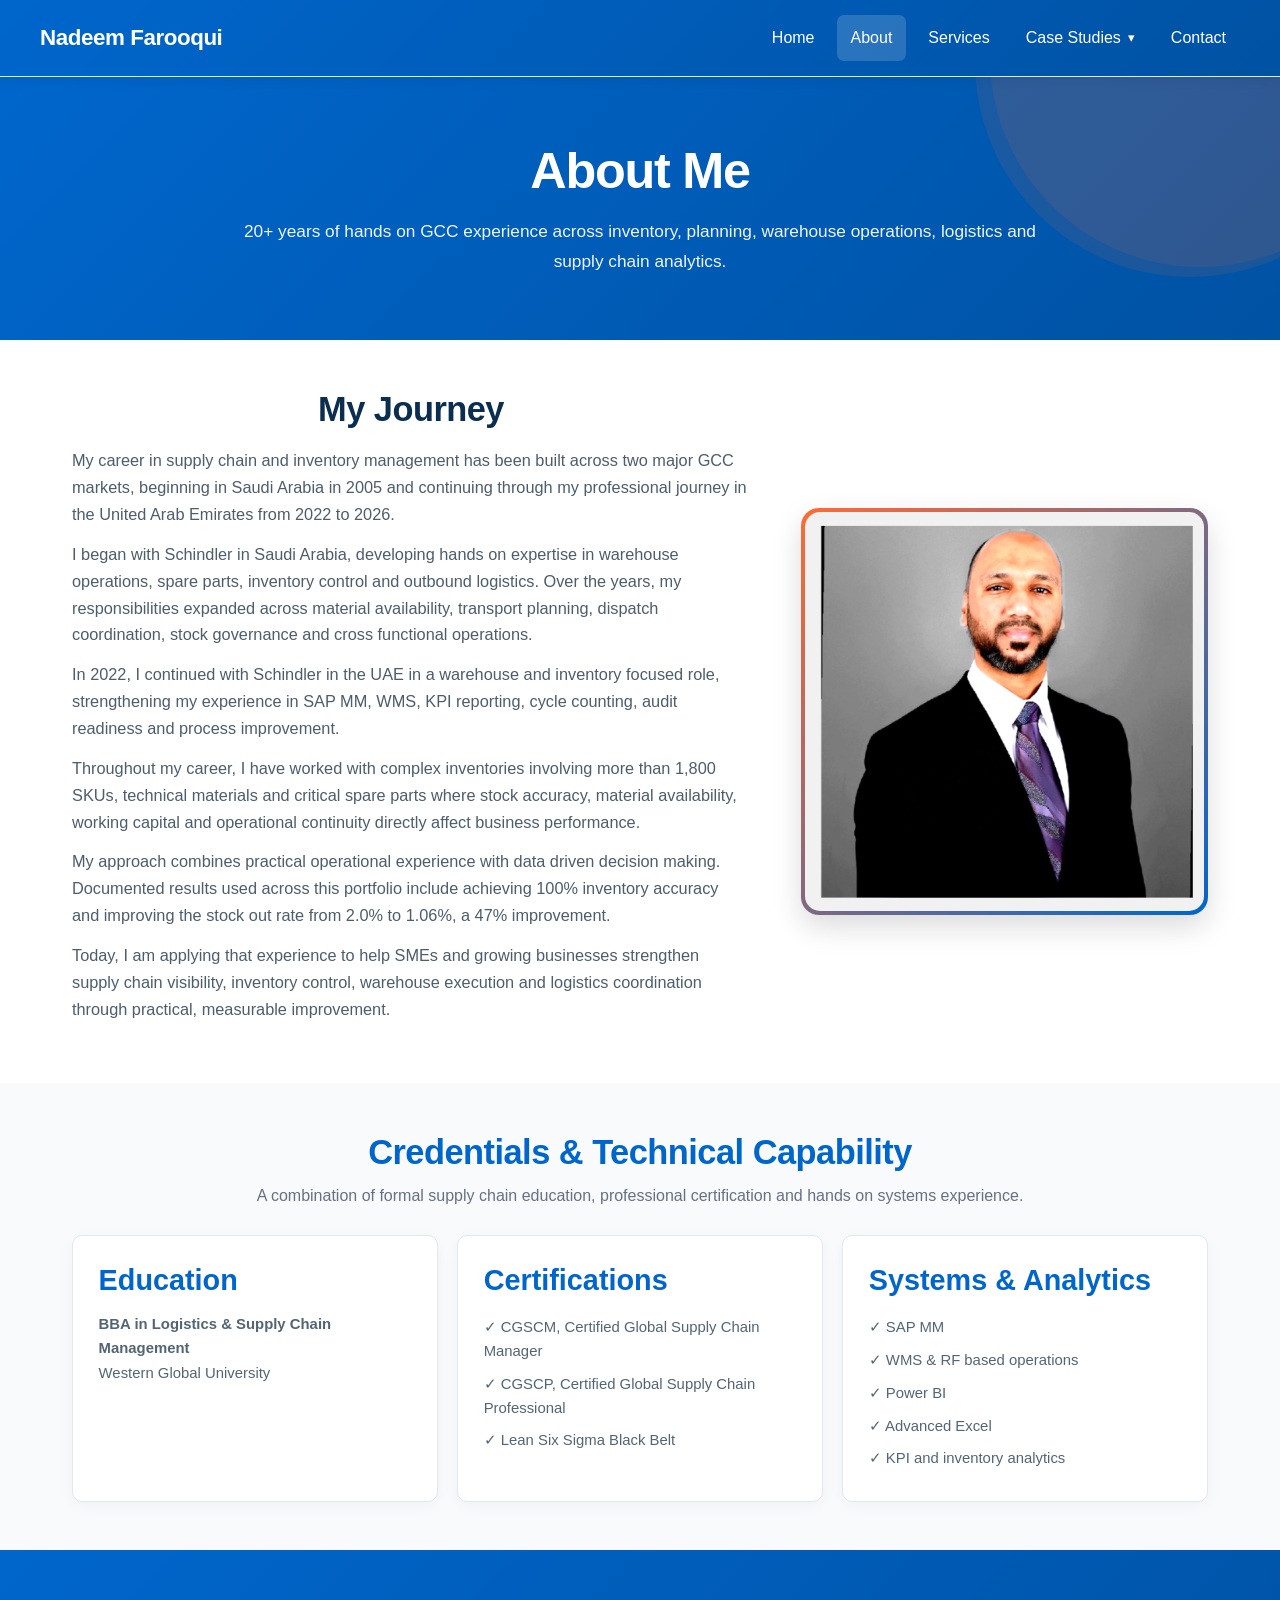
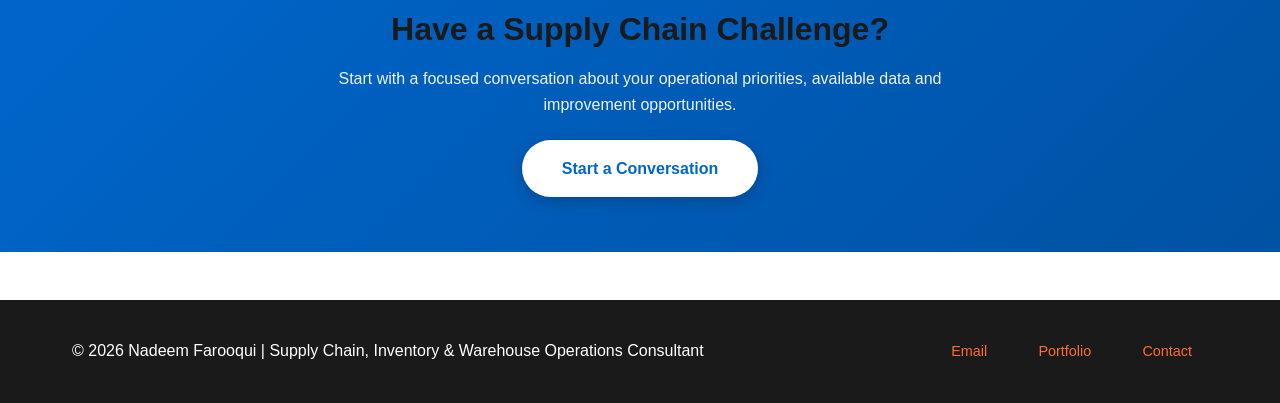
==== about.html @ 84aefc81 "Polish consulting site and clarify portfolio evidence" ====
<!DOCTYPE html>
<html lang="en">
<head>
<meta charset="UTF-8">
<meta name="viewport" content="width=device-width, initial-scale=1.0">
<meta name="description" content="About Nadeem Farooqui, a supply chain, inventory and warehouse operations professional with 20+ years of GCC experience across Saudi Arabia and the UAE.">
<title>About Nadeem Farooqui | Supply Chain, Inventory & Warehouse Operations</title>
<link rel="stylesheet" href="css/style.css">
<style>
:root{--blue:#0066cc;--blue2:#0052a3;--orange:#ff6b35;--navy:#0b2d4f;--text:#273746;--muted:#667085;--line:#e1e8ef;--soft:#f8fafc}
*{box-sizing:border-box}html,body{overflow-x:hidden}body{margin:0;font-family:'Segoe UI',Tahoma,Geneva,Verdana,sans-serif;color:var(--text);line-height:1.6}.container{max-width:1200px;margin:0 auto;padding:0 2rem}
header{background:#fff;border-bottom:1px solid var(--line);position:sticky;top:0;z-index:20}.header-container{max-width:1200px;margin:auto;min-height:68px;padding:0 2rem;display:flex;align-items:center;justify-content:space-between;gap:24px}.logo{font-size:1.25rem;font-weight:700;color:var(--blue);text-decoration:none}.header-container nav ul{display:flex;gap:2rem;align-items:center;list-style:none;margin:0;padding:0}.header-container nav a{text-decoration:none;color:#333;font-weight:500;font-size:.95rem}.header-container nav a:hover{color:var(--blue)}
.page-hero{background:linear-gradient(135deg,var(--blue),var(--blue2));color:#fff;padding:3.6rem 2rem;text-align:center;position:relative;overflow:hidden}.page-hero:after{content:"";position:absolute;width:420px;height:420px;border-radius:50%;background:rgba(255,107,53,.09);right:-130px;top:-230px}.page-hero .container{position:relative;z-index:1}.page-hero h1{font-size:clamp(2rem,5vw,3.2rem);line-height:1.15;margin:0 0 .55rem}.page-hero p{font-size:1.05rem;opacity:.94;margin:0 auto;max-width:760px}
.section{padding:3.25rem 0}.soft{background:var(--soft)}.section-head{text-align:center;margin-bottom:1.6rem}.section-head h2{font-size:2rem;color:var(--blue);line-height:1.2;margin:0 0 .55rem}.section-head p{max-width:720px;margin:0 auto;color:var(--muted)}
.story-grid{display:grid;grid-template-columns:1.25fr .75fr;gap:3.2rem;align-items:center}.story h2{color:var(--navy);font-size:2rem;margin:0 0 1rem}.story p{font-size:1.02rem;line-height:1.72;color:#4d5d6c;margin:0 0 .8rem}
.about-photo-card{width:100%;max-width:430px;margin:auto;padding:4px;background:linear-gradient(135deg,var(--orange),var(--blue));border-radius:18px;box-shadow:0 12px 30px rgba(0,0,0,.14)}.about-photo-frame{aspect-ratio:1/1;overflow:hidden;border-radius:15px;background:#f1f1f1}.about-photo-frame img{display:block;width:100%;height:100%;object-fit:cover;object-position:center;border-radius:15px}
.timeline{display:grid;grid-template-columns:repeat(3,1fr);gap:1rem;margin-top:2rem}.time-card{background:#fff;border:1px solid var(--line);border-top:4px solid var(--blue);border-radius:10px;padding:1.35rem}.time-card:nth-child(2){border-top-color:#16845c}.time-card:nth-child(3){border-top-color:var(--orange)}.time-card .year{font-weight:800;color:var(--blue);font-size:1.15rem}.time-card h3{color:var(--navy);margin:.35rem 0}.time-card p{color:var(--muted);font-size:.9rem;margin:0}
.cards3{display:grid;grid-template-columns:repeat(3,1fr);gap:1.2rem;align-items:stretch}.credential{background:#fff;border:1px solid var(--line);border-radius:10px;padding:1.6rem;box-shadow:0 4px 16px rgba(16,50,77,.04)}.credential h3{color:var(--blue);margin:0 0 .8rem}.credential p,.credential li{font-size:.93rem;color:#536575}.credential ul{list-style:none;padding:0;margin:0}.credential li{padding:.28rem 0}
.cap-grid{display:grid;grid-template-columns:repeat(3,1fr);gap:1rem}.cap{background:#fff;border:1px solid var(--line);border-radius:10px;padding:1.35rem}.cap .icon{font-size:1.7rem}.cap h3{color:var(--navy);font-size:1rem;margin:.5rem 0 .35rem}.cap p{color:var(--muted);font-size:.87rem;margin:0}
.case-strip{display:grid;grid-template-columns:repeat(5,1fr);gap:.8rem}.case{border:1px solid #d6e6f5;border-top:4px solid var(--blue);border-radius:9px;background:#fff;padding:1rem;text-decoration:none;transition:.25s}.case:nth-child(2){border-top-color:#16845c}.case:nth-child(3){border-top-color:#d58b18}.case:nth-child(4){border-top-color:#6558c9}.case:nth-child(5){border-top-color:#17a2b8}.case:hover{transform:translateY(-4px);box-shadow:0 10px 24px rgba(0,102,204,.11)}.case b{display:block;color:var(--blue);font-size:.75rem;margin-bottom:.35rem}.case strong{display:block;color:var(--navy);font-size:.88rem;line-height:1.3}.case span{display:block;color:var(--muted);font-size:.75rem;margin-top:.5rem}
.cta{background:linear-gradient(135deg,var(--blue),var(--blue2));color:#fff;text-align:center;padding:3.4rem 2rem}.cta h2{font-size:2rem;margin:0 0 .65rem}.cta p{margin:0 auto 1.4rem;max-width:680px;opacity:.94}.cta-btn{display:inline-block;background:#fff;color:var(--blue);padding:.85rem 1.7rem;border-radius:50px;text-decoration:none;font-weight:700}
footer{background:#1a1a1a;color:#ccc;padding:2rem 0}.footer-row{display:flex;justify-content:space-between;align-items:center;gap:20px}.footer-links{display:flex;gap:1.2rem;flex-wrap:wrap}.footer-links a{color:#ccc;text-decoration:none;font-size:.9rem}.footer-links a:hover{color:var(--orange)}
@media(max-width:900px){.story-grid{grid-template-columns:1fr}.timeline,.cards3,.cap-grid{grid-template-columns:1fr 1fr}.case-strip{grid-template-columns:repeat(3,1fr)}}
@media(max-width:768px){.container{padding:0 1.1rem}.header-container{padding:.7rem 1.1rem;flex-direction:column;gap:.6rem}.header-container nav{width:100%;overflow-x:auto;scrollbar-width:none}.header-container nav ul{min-width:max-content;gap:1.1rem}.header-container nav a{white-space:nowrap;font-size:.9rem}.section{padding:3rem 0}.story p{font-size:.98rem}.case-strip{grid-template-columns:1fr 1fr}.footer-row{flex-direction:column;text-align:center}}
@media(max-width:520px){.timeline,.cards3,.cap-grid,.case-strip{grid-template-columns:1fr}.page-hero{padding:2.8rem 1rem}.section{padding:2.5rem 0}}

/* SHARED INNER-PAGE HERO — aligned with homepage */
:root{--site-blue:#0066cc;--site-blue-dark:#0052a3;--site-orange:#ff6b35}
.page-hero,.services-hero,.booking-hero,.hero.case-hero{
  background:linear-gradient(135deg,var(--site-blue) 0%,var(--site-blue-dark) 100%)!important;
  color:#fff!important;
  padding:3.25rem 2rem!important;
  text-align:center!important;
  position:relative!important;
  overflow:hidden!important;
}
.page-hero::before,.services-hero::before,.booking-hero::before,.hero.case-hero::before{
  content:""!important;position:absolute!important;top:-230px!important;right:-125px!important;
  width:430px!important;height:430px!important;border-radius:50%!important;
  background:rgba(255,107,53,.10)!important;
}
.page-hero .container,.services-hero .container,.booking-hero .container,.hero.case-hero .container,.hero.case-hero .c{
  position:relative!important;z-index:1!important;
}
.page-hero h1,.services-hero h1,.booking-hero h1,.hero.case-hero h1{
  color:#fff!important;font-size:clamp(2rem,5vw,3.15rem)!important;
  font-weight:700!important;line-height:1.15!important;margin:0 0 .55rem!important;
}
.page-hero p,.services-hero p,.booking-hero p,.hero.case-hero>div>p{
  max-width:780px!important;margin:0 auto!important;font-size:1.02rem!important;
  line-height:1.65!important;opacity:.94!important;color:#fff!important;
}
.hero.case-hero .eyebrow,.hero.case-hero .eye{
  font-size:.73rem!important;font-weight:800!important;letter-spacing:.11em!important;
  text-transform:uppercase!important;margin-bottom:.45rem!important;opacity:.9!important;
}
.hero.case-hero .tags{margin-top:1rem!important}
@media(max-width:620px){
  .page-hero,.services-hero,.booking-hero,.hero.case-hero{padding:2.65rem 1rem!important}
}

</style>
<link rel="stylesheet" href="css/style.css">
</head>
<body>
<header class="site-header"><div class="site-header-inner"><a class="site-brand" href="index.html">Nadeem Farooqui</a><details class="site-mobile-menu" open><summary aria-label="Toggle navigation">Menu ☰</summary><nav class="site-navigation" aria-label="Main navigation"><ul class="site-menu"><li><a href="index.html">Home</a></li><li><a href="about.html" aria-current="page">About</a></li><li><a href="services.html">Services</a></li><li><details class="site-dropdown"><summary>Case Studies</summary><ul class="site-submenu"><li><a href="portfolio.html">All Case Studies</a></li><li><a href="case-study-1.html">Inventory Accuracy & Control</a></li><li><a href="case-study-2.html">Planning & Material Availability</a></li><li><a href="case-study-3.html">Working Capital & Dead Stock</a></li><li><a href="case-study-4.html">Warehouse Operations</a></li><li><a href="case-study-5.html">Logistics & Distribution</a></li></ul></details></li><li><a href="contact.html">Contact</a></li></ul></nav></details></div></header>

<section class="page-hero"><div class="container"><h1>About Me</h1><p>20+ years of hands on GCC experience across inventory, planning, warehouse operations, logistics and supply chain analytics.</p></div></section>

<section class="section"><div class="container"><div class="story-grid"><div class="story"><h2>My Journey</h2>
<p>My career in supply chain and inventory management has been built across two major GCC markets, beginning in Saudi Arabia in 2005 and continuing through my professional journey in the United Arab Emirates from 2022 to 2026.</p>
<p>I began with Schindler in Saudi Arabia, developing hands on expertise in warehouse operations, spare parts, inventory control and outbound logistics. Over the years, my responsibilities expanded across material availability, transport planning, dispatch coordination, stock governance and cross functional operations.</p>
<p>In 2022, I continued with Schindler in the UAE in a warehouse and inventory focused role, strengthening my experience in SAP MM, WMS, KPI reporting, cycle counting, audit readiness and process improvement.</p>
<p>Throughout my career, I have worked with complex inventories involving more than 1,800 SKUs, technical materials and critical spare parts where stock accuracy, material availability, working capital and operational continuity directly affect business performance.</p>
<p>My approach combines practical operational experience with data driven decision making. Documented results used across this portfolio include achieving 100% inventory accuracy and improving the stock out rate from 2.0% to 1.06%, a 47% improvement.</p>
<p>Today, I am applying that experience to help SMEs and growing businesses strengthen supply chain visibility, inventory control, warehouse execution and logistics coordination through practical, measurable improvement.</p>
</div><div><div class="about-photo-card"><div class="about-photo-frame"><img src="images/photo-1.png" alt="Nadeem Farooqui, Supply Chain Consultant"></div></div></div></div>
</div></section>

<section class="section soft"><div class="container"><div class="section-head"><h2>Credentials & Technical Capability</h2><p>A combination of formal supply chain education, professional certification and hands on systems experience.</p></div><div class="cards3">
<div class="credential"><h3>Education</h3><p><strong>BBA in Logistics & Supply Chain Management</strong></p><p>Western Global University</p></div>
<div class="credential"><h3>Certifications</h3><ul><li>✓ CGSCM, Certified Global Supply Chain Manager</li><li>✓ CGSCP, Certified Global Supply Chain Professional</li><li>✓ Lean Six Sigma Black Belt</li></ul></div>
<div class="credential"><h3>Systems & Analytics</h3><ul><li>✓ SAP MM</li><li>✓ WMS & RF based operations</li><li>✓ Power BI</li><li>✓ Advanced Excel</li><li>✓ KPI and inventory analytics</li></ul></div>
</div></div></section>

<section class="cta">
  <div class="container">
    <h2>Have a Supply Chain Challenge?</h2>
    <p>Start with a focused conversation about your operational priorities, available data and improvement opportunities.</p>
    <a href="contact.html" class="cta-btn">Start a Conversation</a>
  </div>
</section>

<footer>
  <div class="container footer-row">
    <div>© 2026 Nadeem Farooqui | Supply Chain, Inventory &amp; Warehouse Operations Consultant</div>
    <div class="footer-links">
      <a href="mailto:nadeem.farooqui1@outlook.com">Email</a>

      <a href="portfolio.html">Portfolio</a>
      <a href="contact.html">Contact</a>
    </div>
  </div>
</footer>
<script id="site-menu-responsive-fix">(function(){var m=document.querySelector('.site-mobile-menu');if(!m)return;function sync(){if(window.innerWidth>800)m.open=true;else if(!m.dataset.mobileReady){m.open=false;m.dataset.mobileReady='1';}}sync();window.addEventListener('resize',sync);})();</script><script defer src="js/back-to-top.js"></script>
</body></html>
---- css/style.css ----
/* Master Stylesheet - Mobile Optimized */
* { margin: 0; padding: 0; box-sizing: border-box; }

:root {
  --primary: #0066cc;
  --accent: #ff6b35;
  --success: #28a745;
}

html, body { overflow-x: hidden; }

body {
  font-family: 'Segoe UI', Tahoma, Geneva, sans-serif;
  line-height: 1.6;
  color: #333;
}

/* ===== HEADER & NAVIGATION ===== */
header {
  background: linear-gradient(135deg, var(--primary) 0%, #0052a3 100%);
  color: white;
  padding: 1rem 2rem;
  position: sticky;
  top: 0;
  z-index: 1000;
}

.header-container {
  max-width: 1200px;
  margin: 0 auto;
  display: flex;
  justify-content: space-between;
  align-items: center;
}

.logo { 
  font-size: 22px; 
  font-weight: bold; 
  color: white; 
  text-decoration: none;
  flex-shrink: 0;
}

.logo:hover { color: var(--accent); }

nav ul { 
  list-style: none; 
  display: flex; 
  gap: 2rem;
  flex-wrap: wrap;
}

nav a { 
  color: white; 
  text-decoration: none; 
  font-weight: 500; 
  transition: 0.3s;
  display: block;
  padding: 0.5rem 0;
}

nav a:hover { color: var(--accent); }

/* ===== CONTAINER ===== */
.container { 
  max-width: 1200px; 
  margin: 0 auto; 
  padding: 0 2rem;
}

/* ===== HERO SECTION ===== */
.hero {
  background: linear-gradient(135deg, var(--primary) 0%, var(--accent) 100%);
  color: white;
  padding: 5rem 2rem;
  text-align: center;
}

.hero h1 { 
  font-size: clamp(1.8rem, 5vw, 3rem);
  margin-bottom: 1rem; 
  line-height: 1.2;
}

.hero p { 
  font-size: clamp(1rem, 2vw, 1.2rem);
  margin-bottom: 2rem; 
  opacity: 0.95;
}

/* ===== BUTTONS ===== */
.cta-btn {
  display: inline-block;
  background: white;
  color: var(--primary);
  padding: 1rem 2.5rem;
  border-radius: 50px;
  text-decoration: none;
  font-weight: bold;
  transition: 0.3s;
  box-shadow: 0 4px 15px rgba(0,0,0,0.2);
  border: none;
  cursor: pointer;
}

.cta-btn:hover { 
  transform: translateY(-3px); 
  box-shadow: 0 6px 20px rgba(0,0,0,0.3);
}

.cta-btn:active {
  transform: translateY(-1px);
}

/* ===== METRICS & GRIDS ===== */
.metrics {
  display: grid;
  grid-template-columns: repeat(auto-fit, minmax(200px, 1fr));
  gap: 2rem;
  margin: 3rem 0;
}

.metric-box {
  background: linear-gradient(135deg, var(--primary) 0%, #0052a3 100%);
  color: white;
  padding: 2rem;
  border-radius: 10px;
  text-align: center;
  box-shadow: 0 4px 15px rgba(0,0,0,0.1);
  transition: 0.3s;
}

.metric-box:hover { 
  transform: translateY(-5px); 
  box-shadow: 0 8px 25px rgba(0,0,0,0.15);
}

.metric-box h3 { 
  font-size: clamp(2rem, 4vw, 2.5rem);
  margin-bottom: 0.5rem;
}

.metric-box p { 
  font-size: 0.95rem;
}

/* ===== SECTIONS ===== */
section { 
  padding: 4rem 2rem;
}

h1 {
  font-size: clamp(1.8rem, 5vw, 3rem);
}

h2 { 
  font-size: clamp(1.5rem, 4vw, 2.5rem);
  margin-bottom: 1.5rem; 
  text-align: center; 
  color: #1a1a1a;
}

h3 {
  font-size: clamp(1.2rem, 3vw, 1.8rem);
}

h4 {
  font-size: clamp(1rem, 2.5vw, 1.3rem);
}

/* ===== IMAGES ===== */
img { 
  max-width: 100%; 
  height: auto; 
  display: block;
}

/* ===== FOOTER ===== */
footer {
  background: #1a1a1a;
  color: white;
  text-align: center;
  padding: 2rem;
  margin-top: 3rem;
}

.footer-links a { 
  color: var(--accent); 
  text-decoration: none; 
  margin: 0.5rem 1rem;
  display: inline-block;
}

.footer-section {
  background: #1a1a1a;
  color: rgba(255, 255, 255, 0.7);
  padding: 3rem 2rem;
  margin-top: 3rem;
}

.footer-content {
  max-width: 1200px;
  margin: 0 auto;
  display: grid;
  grid-template-columns: repeat(auto-fit, minmax(180px, 1fr));
  gap: 2rem;
  margin-bottom: 2rem;
}

.footer-column h4 {
  color: var(--accent);
  margin-bottom: 1rem;
}

.footer-column ul {
  list-style: none;
}

.footer-column li {
  margin-bottom: 0.8rem;
}

.footer-column a {
  color: rgba(255, 255, 255, 0.7);
  text-decoration: none;
  transition: color 0.2s;
}

.footer-column a:hover {
  color: var(--accent);
}

/* ===== MOBILE OPTIMIZATION ===== */

@media (max-width: 768px) {
  /* HEADER & NAV */
  header {
    padding: 1rem 1.2rem;
  }

  .header-container {
    flex-wrap: wrap;
    gap: 0.8rem;
  }

  .logo {
    font-size: 18px;
  }

  nav {
    width: 100%;
    overflow-x: auto;
    -webkit-overflow-scrolling: touch;
    scrollbar-width: none;
  }

  nav::-webkit-scrollbar {
    display: none;
  }

  nav ul {
    display: flex;
    flex-wrap: nowrap;
    justify-content: flex-start;
    min-width: max-content;
    gap: 1.2rem;
    padding: 0.25rem 0.5rem 0.4rem 0;
  }

  nav a {
    white-space: nowrap;
    font-size: 1rem;
    padding: 0.5rem 0.75rem;
  }

  /* HERO */
  .hero {
    padding: 3rem 1.5rem;
  }

  /* BUTTONS */
  .cta-btn,
  .cta-btn-primary,
  .cta-btn-secondary,
  .booking-action {
    width: 100%;
    display: block;
    text-align: center;
    padding: 1rem 1rem;
    margin: 1rem 0;
  }

  /* SECTIONS */
  section {
    padding: 2.5rem 1.5rem;
  }

  .container {
    padding: 0 1.5rem;
  }

  /* GRIDS */
  .metrics {
    grid-template-columns: 1fr;
    gap: 1.5rem;
    margin: 2rem 0;
  }

  .metric-box {
    padding: 1.5rem;
  }

  /* FOOTER */
  footer {
    padding: 1.5rem;
  }

  .footer-links a {
    margin: 0.5rem 0.5rem;
    font-size: 0.9rem;
  }

  .footer-content {
    grid-template-columns: repeat(2, 1fr);
    gap: 1.5rem;
  }
}

@media (max-width: 480px) {
  /* HEADER */
  header {
    padding: 0.8rem 1rem;
  }

  .header-container {
    flex-direction: column;
    gap: 0.6rem;
  }

  .logo {
    font-size: 16px;
  }

  nav ul {
    gap: 0.8rem;
    font-size: 0.9rem;
  }

  nav a {
    font-size: 0.95rem;
    padding: 0.4rem 0.5rem;
  }

  /* HERO */
  .hero {
    padding: 2.5rem 1rem;
  }

  .hero h1 {
    font-size: clamp(1.6rem, 5vw, 2.5rem);
    margin-bottom: 0.8rem;
  }

  .hero p {
    font-size: clamp(0.95rem, 2vw, 1.1rem);
    margin-bottom: 1.5rem;
  }

  /* BUTTONS */
  .cta-btn,
  .cta-btn-primary,
  .cta-btn-secondary,
  .booking-action {
    width: 100%;
    padding: 0.9rem 0.8rem;
    margin: 0.8rem 0;
    font-size: 1rem;
    min-height: 44px;
    display: flex;
    align-items: center;
    justify-content: center;
  }

  /* SECTIONS */
  section {
    padding: 2rem 1rem;
  }

  .container {
    padding: 0 1rem;
  }

  h1 {
    font-size: clamp(1.6rem, 5vw, 2.4rem);
  }

  h2 {
    font-size: clamp(1.3rem, 4vw, 2rem);
    margin-bottom: 1rem;
  }

  h3 {
    font-size: clamp(1rem, 3vw, 1.5rem);
  }

  h4 {
    font-size: clamp(0.95rem, 2.5vw, 1.2rem);
  }

  p {
    font-size: clamp(0.9rem, 2vw, 1rem);
    line-height: 1.7;
  }

  /* GRIDS */
  .metrics {
    grid-template-columns: 1fr;
    gap: 1.2rem;
    margin: 1.5rem 0;
  }

  .metric-box {
    padding: 1.2rem;
  }

  .metric-box h3 {
    font-size: clamp(1.8rem, 4vw, 2.2rem);
  }

  .metric-box p {
    font-size: 0.85rem;
  }

  /* FOOTER */
  footer {
    padding: 1.2rem 1rem;
    font-size: 0.9rem;
  }

  .footer-links {
    display: flex;
    flex-direction: column;
    gap: 0.5rem;
  }

  .footer-links a {
    margin: 0.4rem 0;
  }

  .footer-content {
    grid-template-columns: 1fr;
    gap: 1.2rem;
    margin-bottom: 1rem;
  }

  .footer-column {
    text-align: center;
  }

  .footer-column h4 {
    font-size: 0.9rem;
  }

  .footer-column li {
    font-size: 0.85rem;
  }
}

/* ===== EXTRA SMALL DEVICES ===== */
@media (max-width: 360px) {
  header {
    padding: 0.6rem 0.8rem;
  }

  .logo {
    font-size: 14px;
  }

  .hero {
    padding: 2rem 0.8rem;
  }

  .container {
    padding: 0 0.8rem;
  }

  section {
    padding: 1.5rem 0.8rem;
  }

  .cta-btn {
    padding: 0.85rem 1rem;
    font-size: 0.95rem;
  }

  nav ul {
    gap: 0.6rem;
  }

  nav a {
    font-size: 0.9rem;
    padding: 0.3rem 0.4rem;
  }
}

/* ===== PRINT & ACCESSIBILITY ===== */
@media print {
  header, footer, nav { display: none; }
}

@media (prefers-reduced-motion: reduce) {
  * {
    animation: none !important;
    transition: none !important;
  }
}

/* Unified site navigation and page hero, November 2026 */
.site-header,.site-header *{box-sizing:border-box}
.site-header{position:relative;z-index:1000;width:100%;background:linear-gradient(135deg,#0066cc 0%,#0052a3 100%);color:#fff;padding:0!important;margin:0!important;box-shadow:0 2px 12px rgba(0,35,80,.12);font-family:'Segoe UI',Tahoma,Geneva,Verdana,sans-serif}
.site-header .site-header-inner{width:min(1200px,calc(100% - 40px));margin:auto;min-height:76px;display:flex;align-items:center;justify-content:space-between;gap:20px}
.site-header .site-brand{font-size:1.4rem!important;line-height:1.25;font-weight:700!important;letter-spacing:-.025em;color:#fff!important;text-decoration:none!important;white-space:nowrap}
.site-header .site-menu{display:flex;align-items:center;gap:8px;margin:0!important;padding:0!important;list-style:none!important}
.site-header .site-menu>li{list-style:none!important;margin:0!important;padding:0!important}
.site-header .site-menu a,.site-header .site-dropdown summary{display:block;padding:12px 14px;color:#fff!important;text-decoration:none!important;font-size:1rem!important;font-weight:500!important;line-height:1.35;cursor:pointer;background:none;border:0;white-space:nowrap}
.site-header .site-menu a:hover,.site-header .site-menu a:focus-visible,.site-header .site-dropdown summary:hover{background:rgba(255,255,255,.14);border-radius:7px;color:#fff!important}
.site-header .site-dropdown{position:relative}
.site-header .site-dropdown summary{list-style:none;display:flex;align-items:center;gap:7px}
.site-header .site-dropdown summary::-webkit-details-marker{display:none}
.site-header .site-dropdown summary::after{content:'▾';font-size:.8em}
.site-header .site-submenu{position:absolute;top:100%;left:0;min-width:290px;background:#fff;border-radius:10px;padding:8px!important;margin:0!important;list-style:none!important;box-shadow:0 14px 35px rgba(0,30,75,.18);z-index:1001}
.site-header .site-submenu li{list-style:none!important;margin:0!important}
.site-header .site-submenu a{color:#17344f!important;font-size:.94rem!important;white-space:normal;padding:11px 12px}
.site-header .site-submenu a:hover,.site-header .site-submenu a:focus-visible{color:#0052a3!important;background:#eef5ff}
.site-header .site-mobile-menu{display:contents}
.site-header .site-mobile-menu>summary{display:none}
.site-header a[aria-current=page]{background:rgba(255,255,255,.16);border-radius:7px}
body{font-family:'Segoe UI',Tahoma,Geneva,Verdana,sans-serif!important}
.page-hero,.services-hero,.portfolio-hero,.booking-hero,.case-hero{background:linear-gradient(135deg,#0066cc 0%,#0052a3 100%)!important;color:#fff!important;padding:64px 24px!important;text-align:center!important}
.page-hero h1,.services-hero h1,.portfolio-hero h1,.booking-hero h1,.case-hero h1{font-family:'Segoe UI',Tahoma,Geneva,Verdana,sans-serif!important;line-height:1.2!important}
@media(max-width:800px){
 .site-header .site-header-inner{width:calc(100% - 28px);min-height:68px;flex-wrap:wrap;gap:0}
 .site-header .site-brand{font-size:1.15rem!important}
 .site-header .site-mobile-menu{display:block;margin-left:auto}
 .site-header .site-mobile-menu>summary{display:block;list-style:none;cursor:pointer;border:1px solid rgba(255,255,255,.5);padding:9px 13px;border-radius:7px;font-size:.94rem;color:#fff}
 .site-header .site-mobile-menu>summary::-webkit-details-marker{display:none}
 .site-header .site-navigation{display:none;width:100%;padding:8px 0 16px}
 .site-header .site-mobile-menu[open] .site-navigation{display:block}
 .site-header .site-menu{display:flex;flex-direction:column;align-items:stretch;gap:0}
 .site-header .site-menu a,.site-header .site-dropdown summary{padding:12px!important;white-space:normal}
 .site-header .site-submenu{position:static;box-shadow:none;min-width:0;border-radius:7px;margin:0 0 8px 12px!important}
 .site-header .site-submenu a{color:#17344f!important}
 .page-hero,.services-hero,.portfolio-hero,.booking-hero,.case-hero{padding:46px 18px!important}
}

/* Critical navigation visibility repair: desktop links always visible */
.site-header .site-mobile-menu{display:block!important;margin-left:auto}
.site-header .site-mobile-menu>summary{display:none!important}
.site-header .site-mobile-menu:not([open])>.site-navigation{display:block!important}
.site-header .site-navigation{display:block!important;visibility:visible!important;opacity:1!important}
.site-header .site-menu{display:flex!important;flex-direction:row!important;align-items:center!important}
.site-header .site-dropdown:not([open])>.site-submenu{display:none!important}
.site-header .site-dropdown[open]>.site-submenu{display:block!important}
@media(max-width:800px){
.site-header .site-mobile-menu>summary{display:block!important}
.site-header .site-mobile-menu:not([open])>.site-navigation{display:none!important}
.site-header .site-mobile-menu[open]>.site-navigation{display:block!important}
.site-header .site-menu{flex-direction:column!important;align-items:stretch!important}
}

/* Consistent typography and editorial rhythm across every page */
:root{--site-font:'Segoe UI',Tahoma,Geneva,Verdana,sans-serif;--site-ink:#273746;--site-heading:#0b2d4f}
html{font-size:16px}
body{font-family:var(--site-font)!important;font-size:16px;line-height:1.6;color:var(--site-ink)}
.site-header,.site-header .site-brand,.site-header .site-menu a,.site-header .site-dropdown summary,.site-header .site-submenu a{font-family:var(--site-font)!important}
.site-header .site-brand{font-size:1.4rem!important;font-weight:700!important;letter-spacing:-.02em!important;line-height:1.25!important}
.site-header .site-menu>li>a,.site-header .site-dropdown>summary{font-size:1rem!important;font-weight:500!important;line-height:1.35!important;letter-spacing:0!important}
body :is(.page-hero,.services-hero,.portfolio-hero,.booking-hero,.case-hero) h1{font-family:var(--site-font)!important;font-size:clamp(2rem,4.5vw,3.15rem)!important;font-weight:700!important;line-height:1.2!important;letter-spacing:-.025em!important;margin:0 auto 16px!important;max-width:1000px!important;text-align:center!important}
body :is(.page-hero,.services-hero,.portfolio-hero,.booking-hero,.case-hero) p{font-family:var(--site-font)!important;font-size:1.08rem!important;line-height:1.7!important;max-width:820px!important;margin:0 auto 16px!important;text-align:center!important}
body .hero:not(.case-hero) h1{font-family:var(--site-font)!important;font-weight:700!important;line-height:1.2!important;letter-spacing:-.025em!important}
body :is(.section,.sec,.services-intro,.portfolio-intro,.booking-main) h2{font-family:var(--site-font)!important;font-size:clamp(1.55rem,3vw,2.15rem)!important;font-weight:700!important;line-height:1.25!important;letter-spacing:-.015em!important}
body :is(.section,.sec,.services-intro,.portfolio-intro,.booking-main) h3{font-family:var(--site-font)!important;line-height:1.3!important}
body :is(.section,.sec) > :is(.container,.c){max-width:1200px;margin-left:auto;margin-right:auto}
body :is(.section,.sec){padding-top:48px!important;padding-bottom:48px!important}
body :is(.section,.sec) p{line-height:1.65}
body :is(.section,.sec) :is(.visual-grid,.grid4,.grid3,.cards,.dashboard-grid){margin-top:22px}
@media(max-width:800px){.site-header .site-brand{font-size:1.15rem!important}body :is(.section,.sec){padding-top:32px!important;padding-bottom:32px!important}body :is(.page-hero,.services-hero,.portfolio-hero,.booking-hero,.case-hero) h1{font-size:clamp(1.85rem,6vw,2.5rem)!important}}

/* Targeted final corrections: case-study dropdown and Contact tab */
.site-header .site-menu>li>a[href="contact.html"]{
 font-family:'Segoe UI',Tahoma,Geneva,Verdana,sans-serif!important;
 font-size:16px!important;font-weight:500!important;line-height:1.35!important;
 letter-spacing:0!important;padding:12px 14px!important;
}
.site-header .site-dropdown>.site-submenu{
 box-sizing:border-box!important;min-width:310px!important;
 padding:8px!important;margin:0!important;list-style:none!important;
}
.site-header .site-dropdown>.site-submenu>li{
 display:block!important;float:none!important;width:100%!important;
 padding:0!important;margin:0!important;list-style:none!important;
}
.site-header .site-dropdown>.site-submenu>li>a{
 display:block!important;box-sizing:border-box!important;
 width:100%!important;padding:11px 13px!important;margin:0!important;
 font-family:'Segoe UI',Tahoma,Geneva,Verdana,sans-serif!important;
 font-size:14px!important;font-weight:500!important;line-height:1.5!important;
 letter-spacing:0!important;text-align:left!important;text-transform:none!important;
 white-space:normal!important;
}
.site-header .site-dropdown>.site-submenu>li>a:hover,
.site-header .site-dropdown>.site-submenu>li>a:focus-visible{
 background:#eef5ff!important;color:#0052a3!important;
}
@media(max-width:800px){
 .site-header .site-menu>li>a[href="contact.html"]{padding:12px!important}
 .site-header .site-dropdown>.site-submenu{min-width:0!important;width:calc(100% - 12px)!important;margin:0 0 8px 12px!important}
}

/* Floating Back to Top control, used site-wide */
.back-to-top{position:fixed!important;right:24px!important;bottom:24px!important;z-index:99999!important;width:46px!important;height:46px!important;border:0!important;border-radius:50%!important;background:#0066cc!important;color:#fff!important;box-shadow:0 5px 18px rgba(0,60,130,.26)!important;font:700 26px/1 'Segoe UI',Tahoma,sans-serif!important;display:flex!important;align-items:center!important;justify-content:center!important;cursor:pointer!important;opacity:0!important;visibility:hidden!important;pointer-events:none!important;transform:translateY(12px);transition:opacity .2s,transform .2s,visibility .2s!important;padding:0!important}
.back-to-top.is-visible{opacity:1!important;visibility:visible!important;pointer-events:auto!important;transform:translateY(0)}
.back-to-top:hover,.back-to-top:focus-visible{background:#0052a3!important;outline-offset:3px}
@media(max-width:600px){.back-to-top{right:16px!important;bottom:16px!important;width:44px!important;height:44px!important}}
@media(prefers-reduced-motion:reduce){.back-to-top{transition:none!important}}

/* Final cross-page rhythm and typography consistency (scoped to avoid dashboards) */
body :is(.page-hero,.services-hero,.portfolio-hero,.booking-hero,.case-hero) h1{margin-top:0!important}
body :is(.page-hero,.services-hero,.portfolio-hero,.booking-hero,.case-hero) p:last-child{margin-bottom:0!important}
body :is(.section,.sec) :is(h2,h3){margin-top:0}
body :is(.section,.sec) p{max-width:100%;overflow-wrap:break-word}
body :is(.section,.sec) :is(.chart-card,.stat,.metric,.note,.action,.root){min-width:0}
body :is(.section,.sec) :is(.chart-card,.stat,.metric,.note,.action,.root) p{overflow-wrap:break-word}
.site-header .site-submenu{max-width:min(340px,calc(100vw - 32px))}
@media(max-width:800px){body :is(.section,.sec) :is(.visual-grid,.grid4,.grid3){max-width:100%}}

/* Consistent interactive states across the consultancy and case studies. */
:where(a, button, summary):focus-visible {
  outline: 3px solid #e79b2c;
  outline-offset: 4px;
}
.site-header .site-menu a[aria-current="page"] {
  background-color: rgba(255, 255, 255, .16);
  border-radius: 7px;
}
@media (hover: hover) and (pointer: fine) {
  body :is(a[href], button:not(:disabled), summary) {
    cursor: url("[data-uri]") 2 2, pointer !important;
  }
}
.inquiry-panel {
  background: #eef5ff;
  border: 1px solid #d6e5f5;
  border-radius: 14px;
  padding: clamp(1rem, 4vw, 2rem);
  margin-block: 1.5rem;
}
.inquiry-panel h2 { margin: 0 0 .5rem; }
.inquiry-panel p { margin: .5rem 0 1rem; }
.inquiry-topics { display: flex; flex-wrap: wrap; gap: .6rem; margin-block: 1rem; }
.inquiry-topics a {
  background: #fff;
  border: 1px solid #b6d0e9;
  border-radius: 8px;
  padding: .55rem .8rem;
  color: #004f9e;
  font-weight: 600;
}
.inquiry-topics a:hover { background: #e0edff; }
---- css/style.css ----
/* Master Stylesheet - Mobile Optimized */
* { margin: 0; padding: 0; box-sizing: border-box; }

:root {
  --primary: #0066cc;
  --accent: #ff6b35;
  --success: #28a745;
}

html, body { overflow-x: hidden; }

body {
  font-family: 'Segoe UI', Tahoma, Geneva, sans-serif;
  line-height: 1.6;
  color: #333;
}

/* ===== HEADER & NAVIGATION ===== */
header {
  background: linear-gradient(135deg, var(--primary) 0%, #0052a3 100%);
  color: white;
  padding: 1rem 2rem;
  position: sticky;
  top: 0;
  z-index: 1000;
}

.header-container {
  max-width: 1200px;
  margin: 0 auto;
  display: flex;
  justify-content: space-between;
  align-items: center;
}

.logo { 
  font-size: 22px; 
  font-weight: bold; 
  color: white; 
  text-decoration: none;
  flex-shrink: 0;
}

.logo:hover { color: var(--accent); }

nav ul { 
  list-style: none; 
  display: flex; 
  gap: 2rem;
  flex-wrap: wrap;
}

nav a { 
  color: white; 
  text-decoration: none; 
  font-weight: 500; 
  transition: 0.3s;
  display: block;
  padding: 0.5rem 0;
}

nav a:hover { color: var(--accent); }

/* ===== CONTAINER ===== */
.container { 
  max-width: 1200px; 
  margin: 0 auto; 
  padding: 0 2rem;
}

/* ===== HERO SECTION ===== */
.hero {
  background: linear-gradient(135deg, var(--primary) 0%, var(--accent) 100%);
  color: white;
  padding: 5rem 2rem;
  text-align: center;
}

.hero h1 { 
  font-size: clamp(1.8rem, 5vw, 3rem);
  margin-bottom: 1rem; 
  line-height: 1.2;
}

.hero p { 
  font-size: clamp(1rem, 2vw, 1.2rem);
  margin-bottom: 2rem; 
  opacity: 0.95;
}

/* ===== BUTTONS ===== */
.cta-btn {
  display: inline-block;
  background: white;
  color: var(--primary);
  padding: 1rem 2.5rem;
  border-radius: 50px;
  text-decoration: none;
  font-weight: bold;
  transition: 0.3s;
  box-shadow: 0 4px 15px rgba(0,0,0,0.2);
  border: none;
  cursor: pointer;
}

.cta-btn:hover { 
  transform: translateY(-3px); 
  box-shadow: 0 6px 20px rgba(0,0,0,0.3);
}

.cta-btn:active {
  transform: translateY(-1px);
}

/* ===== METRICS & GRIDS ===== */
.metrics {
  display: grid;
  grid-template-columns: repeat(auto-fit, minmax(200px, 1fr));
  gap: 2rem;
  margin: 3rem 0;
}

.metric-box {
  background: linear-gradient(135deg, var(--primary) 0%, #0052a3 100%);
  color: white;
  padding: 2rem;
  border-radius: 10px;
  text-align: center;
  box-shadow: 0 4px 15px rgba(0,0,0,0.1);
  transition: 0.3s;
}

.metric-box:hover { 
  transform: translateY(-5px); 
  box-shadow: 0 8px 25px rgba(0,0,0,0.15);
}

.metric-box h3 { 
  font-size: clamp(2rem, 4vw, 2.5rem);
  margin-bottom: 0.5rem;
}

.metric-box p { 
  font-size: 0.95rem;
}

/* ===== SECTIONS ===== */
section { 
  padding: 4rem 2rem;
}

h1 {
  font-size: clamp(1.8rem, 5vw, 3rem);
}

h2 { 
  font-size: clamp(1.5rem, 4vw, 2.5rem);
  margin-bottom: 1.5rem; 
  text-align: center; 
  color: #1a1a1a;
}

h3 {
  font-size: clamp(1.2rem, 3vw, 1.8rem);
}

h4 {
  font-size: clamp(1rem, 2.5vw, 1.3rem);
}

/* ===== IMAGES ===== */
img { 
  max-width: 100%; 
  height: auto; 
  display: block;
}

/* ===== FOOTER ===== */
footer {
  background: #1a1a1a;
  color: white;
  text-align: center;
  padding: 2rem;
  margin-top: 3rem;
}

.footer-links a { 
  color: var(--accent); 
  text-decoration: none; 
  margin: 0.5rem 1rem;
  display: inline-block;
}

.footer-section {
  background: #1a1a1a;
  color: rgba(255, 255, 255, 0.7);
  padding: 3rem 2rem;
  margin-top: 3rem;
}

.footer-content {
  max-width: 1200px;
  margin: 0 auto;
  display: grid;
  grid-template-columns: repeat(auto-fit, minmax(180px, 1fr));
  gap: 2rem;
  margin-bottom: 2rem;
}

.footer-column h4 {
  color: var(--accent);
  margin-bottom: 1rem;
}

.footer-column ul {
  list-style: none;
}

.footer-column li {
  margin-bottom: 0.8rem;
}

.footer-column a {
  color: rgba(255, 255, 255, 0.7);
  text-decoration: none;
  transition: color 0.2s;
}

.footer-column a:hover {
  color: var(--accent);
}

/* ===== MOBILE OPTIMIZATION ===== */

@media (max-width: 768px) {
  /* HEADER & NAV */
  header {
    padding: 1rem 1.2rem;
  }

  .header-container {
    flex-wrap: wrap;
    gap: 0.8rem;
  }

  .logo {
    font-size: 18px;
  }

  nav {
    width: 100%;
    overflow-x: auto;
    -webkit-overflow-scrolling: touch;
    scrollbar-width: none;
  }

  nav::-webkit-scrollbar {
    display: none;
  }

  nav ul {
    display: flex;
    flex-wrap: nowrap;
    justify-content: flex-start;
    min-width: max-content;
    gap: 1.2rem;
    padding: 0.25rem 0.5rem 0.4rem 0;
  }

  nav a {
    white-space: nowrap;
    font-size: 1rem;
    padding: 0.5rem 0.75rem;
  }

  /* HERO */
  .hero {
    padding: 3rem 1.5rem;
  }

  /* BUTTONS */
  .cta-btn,
  .cta-btn-primary,
  .cta-btn-secondary,
  .booking-action {
    width: 100%;
    display: block;
    text-align: center;
    padding: 1rem 1rem;
    margin: 1rem 0;
  }

  /* SECTIONS */
  section {
    padding: 2.5rem 1.5rem;
  }

  .container {
    padding: 0 1.5rem;
  }

  /* GRIDS */
  .metrics {
    grid-template-columns: 1fr;
    gap: 1.5rem;
    margin: 2rem 0;
  }

  .metric-box {
    padding: 1.5rem;
  }

  /* FOOTER */
  footer {
    padding: 1.5rem;
  }

  .footer-links a {
    margin: 0.5rem 0.5rem;
    font-size: 0.9rem;
  }

  .footer-content {
    grid-template-columns: repeat(2, 1fr);
    gap: 1.5rem;
  }
}

@media (max-width: 480px) {
  /* HEADER */
  header {
    padding: 0.8rem 1rem;
  }

  .header-container {
    flex-direction: column;
    gap: 0.6rem;
  }

  .logo {
    font-size: 16px;
  }

  nav ul {
    gap: 0.8rem;
    font-size: 0.9rem;
  }

  nav a {
    font-size: 0.95rem;
    padding: 0.4rem 0.5rem;
  }

  /* HERO */
  .hero {
    padding: 2.5rem 1rem;
  }

  .hero h1 {
    font-size: clamp(1.6rem, 5vw, 2.5rem);
    margin-bottom: 0.8rem;
  }

  .hero p {
    font-size: clamp(0.95rem, 2vw, 1.1rem);
    margin-bottom: 1.5rem;
  }

  /* BUTTONS */
  .cta-btn,
  .cta-btn-primary,
  .cta-btn-secondary,
  .booking-action {
    width: 100%;
    padding: 0.9rem 0.8rem;
    margin: 0.8rem 0;
    font-size: 1rem;
    min-height: 44px;
    display: flex;
    align-items: center;
    justify-content: center;
  }

  /* SECTIONS */
  section {
    padding: 2rem 1rem;
  }

  .container {
    padding: 0 1rem;
  }

  h1 {
    font-size: clamp(1.6rem, 5vw, 2.4rem);
  }

  h2 {
    font-size: clamp(1.3rem, 4vw, 2rem);
    margin-bottom: 1rem;
  }

  h3 {
    font-size: clamp(1rem, 3vw, 1.5rem);
  }

  h4 {
    font-size: clamp(0.95rem, 2.5vw, 1.2rem);
  }

  p {
    font-size: clamp(0.9rem, 2vw, 1rem);
    line-height: 1.7;
  }

  /* GRIDS */
  .metrics {
    grid-template-columns: 1fr;
    gap: 1.2rem;
    margin: 1.5rem 0;
  }

  .metric-box {
    padding: 1.2rem;
  }

  .metric-box h3 {
    font-size: clamp(1.8rem, 4vw, 2.2rem);
  }

  .metric-box p {
    font-size: 0.85rem;
  }

  /* FOOTER */
  footer {
    padding: 1.2rem 1rem;
    font-size: 0.9rem;
  }

  .footer-links {
    display: flex;
    flex-direction: column;
    gap: 0.5rem;
  }

  .footer-links a {
    margin: 0.4rem 0;
  }

  .footer-content {
    grid-template-columns: 1fr;
    gap: 1.2rem;
    margin-bottom: 1rem;
  }

  .footer-column {
    text-align: center;
  }

  .footer-column h4 {
    font-size: 0.9rem;
  }

  .footer-column li {
    font-size: 0.85rem;
  }
}

/* ===== EXTRA SMALL DEVICES ===== */
@media (max-width: 360px) {
  header {
    padding: 0.6rem 0.8rem;
  }

  .logo {
    font-size: 14px;
  }

  .hero {
    padding: 2rem 0.8rem;
  }

  .container {
    padding: 0 0.8rem;
  }

  section {
    padding: 1.5rem 0.8rem;
  }

  .cta-btn {
    padding: 0.85rem 1rem;
    font-size: 0.95rem;
  }

  nav ul {
    gap: 0.6rem;
  }

  nav a {
    font-size: 0.9rem;
    padding: 0.3rem 0.4rem;
  }
}

/* ===== PRINT & ACCESSIBILITY ===== */
@media print {
  header, footer, nav { display: none; }
}

@media (prefers-reduced-motion: reduce) {
  * {
    animation: none !important;
    transition: none !important;
  }
}

/* Unified site navigation and page hero, November 2026 */
.site-header,.site-header *{box-sizing:border-box}
.site-header{position:relative;z-index:1000;width:100%;background:linear-gradient(135deg,#0066cc 0%,#0052a3 100%);color:#fff;padding:0!important;margin:0!important;box-shadow:0 2px 12px rgba(0,35,80,.12);font-family:'Segoe UI',Tahoma,Geneva,Verdana,sans-serif}
.site-header .site-header-inner{width:min(1200px,calc(100% - 40px));margin:auto;min-height:76px;display:flex;align-items:center;justify-content:space-between;gap:20px}
.site-header .site-brand{font-size:1.4rem!important;line-height:1.25;font-weight:700!important;letter-spacing:-.025em;color:#fff!important;text-decoration:none!important;white-space:nowrap}
.site-header .site-menu{display:flex;align-items:center;gap:8px;margin:0!important;padding:0!important;list-style:none!important}
.site-header .site-menu>li{list-style:none!important;margin:0!important;padding:0!important}
.site-header .site-menu a,.site-header .site-dropdown summary{display:block;padding:12px 14px;color:#fff!important;text-decoration:none!important;font-size:1rem!important;font-weight:500!important;line-height:1.35;cursor:pointer;background:none;border:0;white-space:nowrap}
.site-header .site-menu a:hover,.site-header .site-menu a:focus-visible,.site-header .site-dropdown summary:hover{background:rgba(255,255,255,.14);border-radius:7px;color:#fff!important}
.site-header .site-dropdown{position:relative}
.site-header .site-dropdown summary{list-style:none;display:flex;align-items:center;gap:7px}
.site-header .site-dropdown summary::-webkit-details-marker{display:none}
.site-header .site-dropdown summary::after{content:'▾';font-size:.8em}
.site-header .site-submenu{position:absolute;top:100%;left:0;min-width:290px;background:#fff;border-radius:10px;padding:8px!important;margin:0!important;list-style:none!important;box-shadow:0 14px 35px rgba(0,30,75,.18);z-index:1001}
.site-header .site-submenu li{list-style:none!important;margin:0!important}
.site-header .site-submenu a{color:#17344f!important;font-size:.94rem!important;white-space:normal;padding:11px 12px}
.site-header .site-submenu a:hover,.site-header .site-submenu a:focus-visible{color:#0052a3!important;background:#eef5ff}
.site-header .site-mobile-menu{display:contents}
.site-header .site-mobile-menu>summary{display:none}
.site-header a[aria-current=page]{background:rgba(255,255,255,.16);border-radius:7px}
body{font-family:'Segoe UI',Tahoma,Geneva,Verdana,sans-serif!important}
.page-hero,.services-hero,.portfolio-hero,.booking-hero,.case-hero{background:linear-gradient(135deg,#0066cc 0%,#0052a3 100%)!important;color:#fff!important;padding:64px 24px!important;text-align:center!important}
.page-hero h1,.services-hero h1,.portfolio-hero h1,.booking-hero h1,.case-hero h1{font-family:'Segoe UI',Tahoma,Geneva,Verdana,sans-serif!important;line-height:1.2!important}
@media(max-width:800px){
 .site-header .site-header-inner{width:calc(100% - 28px);min-height:68px;flex-wrap:wrap;gap:0}
 .site-header .site-brand{font-size:1.15rem!important}
 .site-header .site-mobile-menu{display:block;margin-left:auto}
 .site-header .site-mobile-menu>summary{display:block;list-style:none;cursor:pointer;border:1px solid rgba(255,255,255,.5);padding:9px 13px;border-radius:7px;font-size:.94rem;color:#fff}
 .site-header .site-mobile-menu>summary::-webkit-details-marker{display:none}
 .site-header .site-navigation{display:none;width:100%;padding:8px 0 16px}
 .site-header .site-mobile-menu[open] .site-navigation{display:block}
 .site-header .site-menu{display:flex;flex-direction:column;align-items:stretch;gap:0}
 .site-header .site-menu a,.site-header .site-dropdown summary{padding:12px!important;white-space:normal}
 .site-header .site-submenu{position:static;box-shadow:none;min-width:0;border-radius:7px;margin:0 0 8px 12px!important}
 .site-header .site-submenu a{color:#17344f!important}
 .page-hero,.services-hero,.portfolio-hero,.booking-hero,.case-hero{padding:46px 18px!important}
}

/* Critical navigation visibility repair: desktop links always visible */
.site-header .site-mobile-menu{display:block!important;margin-left:auto}
.site-header .site-mobile-menu>summary{display:none!important}
.site-header .site-mobile-menu:not([open])>.site-navigation{display:block!important}
.site-header .site-navigation{display:block!important;visibility:visible!important;opacity:1!important}
.site-header .site-menu{display:flex!important;flex-direction:row!important;align-items:center!important}
.site-header .site-dropdown:not([open])>.site-submenu{display:none!important}
.site-header .site-dropdown[open]>.site-submenu{display:block!important}
@media(max-width:800px){
.site-header .site-mobile-menu>summary{display:block!important}
.site-header .site-mobile-menu:not([open])>.site-navigation{display:none!important}
.site-header .site-mobile-menu[open]>.site-navigation{display:block!important}
.site-header .site-menu{flex-direction:column!important;align-items:stretch!important}
}

/* Consistent typography and editorial rhythm across every page */
:root{--site-font:'Segoe UI',Tahoma,Geneva,Verdana,sans-serif;--site-ink:#273746;--site-heading:#0b2d4f}
html{font-size:16px}
body{font-family:var(--site-font)!important;font-size:16px;line-height:1.6;color:var(--site-ink)}
.site-header,.site-header .site-brand,.site-header .site-menu a,.site-header .site-dropdown summary,.site-header .site-submenu a{font-family:var(--site-font)!important}
.site-header .site-brand{font-size:1.4rem!important;font-weight:700!important;letter-spacing:-.02em!important;line-height:1.25!important}
.site-header .site-menu>li>a,.site-header .site-dropdown>summary{font-size:1rem!important;font-weight:500!important;line-height:1.35!important;letter-spacing:0!important}
body :is(.page-hero,.services-hero,.portfolio-hero,.booking-hero,.case-hero) h1{font-family:var(--site-font)!important;font-size:clamp(2rem,4.5vw,3.15rem)!important;font-weight:700!important;line-height:1.2!important;letter-spacing:-.025em!important;margin:0 auto 16px!important;max-width:1000px!important;text-align:center!important}
body :is(.page-hero,.services-hero,.portfolio-hero,.booking-hero,.case-hero) p{font-family:var(--site-font)!important;font-size:1.08rem!important;line-height:1.7!important;max-width:820px!important;margin:0 auto 16px!important;text-align:center!important}
body .hero:not(.case-hero) h1{font-family:var(--site-font)!important;font-weight:700!important;line-height:1.2!important;letter-spacing:-.025em!important}
body :is(.section,.sec,.services-intro,.portfolio-intro,.booking-main) h2{font-family:var(--site-font)!important;font-size:clamp(1.55rem,3vw,2.15rem)!important;font-weight:700!important;line-height:1.25!important;letter-spacing:-.015em!important}
body :is(.section,.sec,.services-intro,.portfolio-intro,.booking-main) h3{font-family:var(--site-font)!important;line-height:1.3!important}
body :is(.section,.sec) > :is(.container,.c){max-width:1200px;margin-left:auto;margin-right:auto}
body :is(.section,.sec){padding-top:48px!important;padding-bottom:48px!important}
body :is(.section,.sec) p{line-height:1.65}
body :is(.section,.sec) :is(.visual-grid,.grid4,.grid3,.cards,.dashboard-grid){margin-top:22px}
@media(max-width:800px){.site-header .site-brand{font-size:1.15rem!important}body :is(.section,.sec){padding-top:32px!important;padding-bottom:32px!important}body :is(.page-hero,.services-hero,.portfolio-hero,.booking-hero,.case-hero) h1{font-size:clamp(1.85rem,6vw,2.5rem)!important}}

/* Targeted final corrections: case-study dropdown and Contact tab */
.site-header .site-menu>li>a[href="contact.html"]{
 font-family:'Segoe UI',Tahoma,Geneva,Verdana,sans-serif!important;
 font-size:16px!important;font-weight:500!important;line-height:1.35!important;
 letter-spacing:0!important;padding:12px 14px!important;
}
.site-header .site-dropdown>.site-submenu{
 box-sizing:border-box!important;min-width:310px!important;
 padding:8px!important;margin:0!important;list-style:none!important;
}
.site-header .site-dropdown>.site-submenu>li{
 display:block!important;float:none!important;width:100%!important;
 padding:0!important;margin:0!important;list-style:none!important;
}
.site-header .site-dropdown>.site-submenu>li>a{
 display:block!important;box-sizing:border-box!important;
 width:100%!important;padding:11px 13px!important;margin:0!important;
 font-family:'Segoe UI',Tahoma,Geneva,Verdana,sans-serif!important;
 font-size:14px!important;font-weight:500!important;line-height:1.5!important;
 letter-spacing:0!important;text-align:left!important;text-transform:none!important;
 white-space:normal!important;
}
.site-header .site-dropdown>.site-submenu>li>a:hover,
.site-header .site-dropdown>.site-submenu>li>a:focus-visible{
 background:#eef5ff!important;color:#0052a3!important;
}
@media(max-width:800px){
 .site-header .site-menu>li>a[href="contact.html"]{padding:12px!important}
 .site-header .site-dropdown>.site-submenu{min-width:0!important;width:calc(100% - 12px)!important;margin:0 0 8px 12px!important}
}

/* Floating Back to Top control, used site-wide */
.back-to-top{position:fixed!important;right:24px!important;bottom:24px!important;z-index:99999!important;width:46px!important;height:46px!important;border:0!important;border-radius:50%!important;background:#0066cc!important;color:#fff!important;box-shadow:0 5px 18px rgba(0,60,130,.26)!important;font:700 26px/1 'Segoe UI',Tahoma,sans-serif!important;display:flex!important;align-items:center!important;justify-content:center!important;cursor:pointer!important;opacity:0!important;visibility:hidden!important;pointer-events:none!important;transform:translateY(12px);transition:opacity .2s,transform .2s,visibility .2s!important;padding:0!important}
.back-to-top.is-visible{opacity:1!important;visibility:visible!important;pointer-events:auto!important;transform:translateY(0)}
.back-to-top:hover,.back-to-top:focus-visible{background:#0052a3!important;outline-offset:3px}
@media(max-width:600px){.back-to-top{right:16px!important;bottom:16px!important;width:44px!important;height:44px!important}}
@media(prefers-reduced-motion:reduce){.back-to-top{transition:none!important}}

/* Final cross-page rhythm and typography consistency (scoped to avoid dashboards) */
body :is(.page-hero,.services-hero,.portfolio-hero,.booking-hero,.case-hero) h1{margin-top:0!important}
body :is(.page-hero,.services-hero,.portfolio-hero,.booking-hero,.case-hero) p:last-child{margin-bottom:0!important}
body :is(.section,.sec) :is(h2,h3){margin-top:0}
body :is(.section,.sec) p{max-width:100%;overflow-wrap:break-word}
body :is(.section,.sec) :is(.chart-card,.stat,.metric,.note,.action,.root){min-width:0}
body :is(.section,.sec) :is(.chart-card,.stat,.metric,.note,.action,.root) p{overflow-wrap:break-word}
.site-header .site-submenu{max-width:min(340px,calc(100vw - 32px))}
@media(max-width:800px){body :is(.section,.sec) :is(.visual-grid,.grid4,.grid3){max-width:100%}}

/* Consistent interactive states across the consultancy and case studies. */
:where(a, button, summary):focus-visible {
  outline: 3px solid #e79b2c;
  outline-offset: 4px;
}
.site-header .site-menu a[aria-current="page"] {
  background-color: rgba(255, 255, 255, .16);
  border-radius: 7px;
}
@media (hover: hover) and (pointer: fine) {
  body :is(a[href], button:not(:disabled), summary) {
    cursor: url("[data-uri]") 2 2, pointer !important;
  }
}
.inquiry-panel {
  background: #eef5ff;
  border: 1px solid #d6e5f5;
  border-radius: 14px;
  padding: clamp(1rem, 4vw, 2rem);
  margin-block: 1.5rem;
}
.inquiry-panel h2 { margin: 0 0 .5rem; }
.inquiry-panel p { margin: .5rem 0 1rem; }
.inquiry-topics { display: flex; flex-wrap: wrap; gap: .6rem; margin-block: 1rem; }
.inquiry-topics a {
  background: #fff;
  border: 1px solid #b6d0e9;
  border-radius: 8px;
  padding: .55rem .8rem;
  color: #004f9e;
  font-weight: 600;
}
.inquiry-topics a:hover { background: #e0edff; }
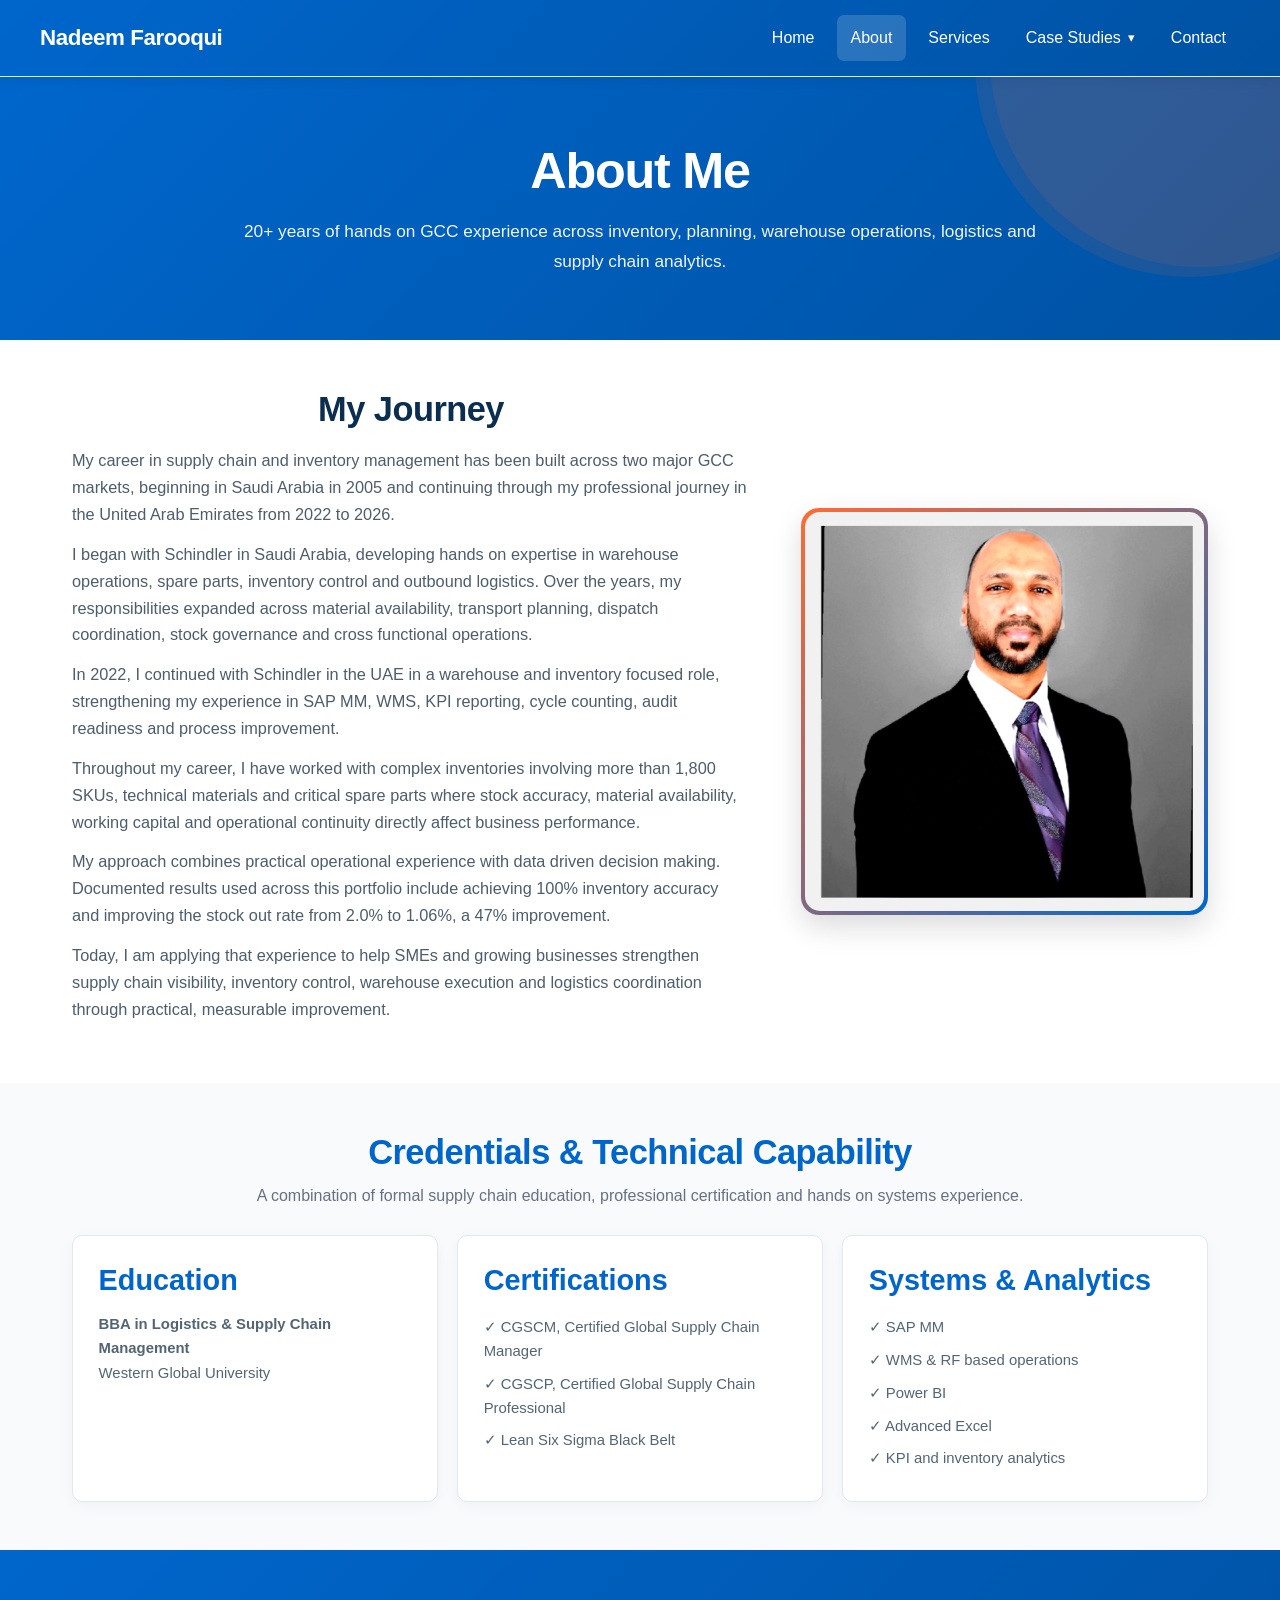
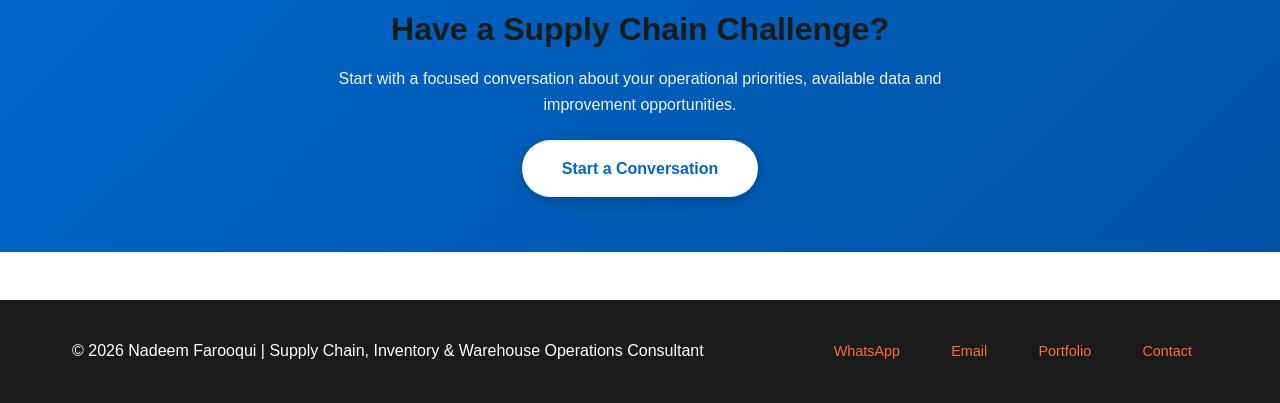
==== commit 5b71e972: "Refine SME contact, services spacing, and analytics cursor" ====
--- a/about.html
+++ b/about.html
@@ -5,7 +5,7 @@
 <meta name="viewport" content="width=device-width, initial-scale=1.0">
 <meta name="description" content="About Nadeem Farooqui, a supply chain, inventory and warehouse operations professional with 20+ years of GCC experience across Saudi Arabia and the UAE.">
 <title>About Nadeem Farooqui | Supply Chain, Inventory & Warehouse Operations</title>
-<link rel="stylesheet" href="css/style.css">
+<link rel="stylesheet" href="css/style.css?v=20261111-2">
 <style>
 :root{--blue:#0066cc;--blue2:#0052a3;--orange:#ff6b35;--navy:#0b2d4f;--text:#273746;--muted:#667085;--line:#e1e8ef;--soft:#f8fafc}
 *{box-sizing:border-box}html,body{overflow-x:hidden}body{margin:0;font-family:'Segoe UI',Tahoma,Geneva,Verdana,sans-serif;color:var(--text);line-height:1.6}.container{max-width:1200px;margin:0 auto;padding:0 2rem}
@@ -60,7 +60,7 @@
 }
 
 </style>
-<link rel="stylesheet" href="css/style.css">
+<link rel="stylesheet" href="css/style.css?v=20261111-2">
 </head>
 <body>
 <header class="site-header"><div class="site-header-inner"><a class="site-brand" href="index.html">Nadeem Farooqui</a><details class="site-mobile-menu" open><summary aria-label="Toggle navigation">Menu ☰</summary><nav class="site-navigation" aria-label="Main navigation"><ul class="site-menu"><li><a href="index.html">Home</a></li><li><a href="about.html" aria-current="page">About</a></li><li><a href="services.html">Services</a></li><li><details class="site-dropdown"><summary>Case Studies</summary><ul class="site-submenu"><li><a href="portfolio.html">All Case Studies</a></li><li><a href="case-study-1.html">Inventory Accuracy & Control</a></li><li><a href="case-study-2.html">Planning & Material Availability</a></li><li><a href="case-study-3.html">Working Capital & Dead Stock</a></li><li><a href="case-study-4.html">Warehouse Operations</a></li><li><a href="case-study-5.html">Logistics & Distribution</a></li></ul></details></li><li><a href="contact.html">Contact</a></li></ul></nav></details></div></header>
@@ -95,6 +95,7 @@
   <div class="container footer-row">
     <div>© 2026 Nadeem Farooqui | Supply Chain, Inventory &amp; Warehouse Operations Consultant</div>
     <div class="footer-links">
+      <a href="https://wa.me/919493736773">WhatsApp</a>
       <a href="mailto:nadeem.farooqui1@outlook.com">Email</a>
 
       <a href="portfolio.html">Portfolio</a>
--- a/css/style.css
+++ b/css/style.css
@@ -644,8 +644,14 @@
   border-radius: 7px;
 }
 @media (hover: hover) and (pointer: fine) {
+  html, body {
+    cursor: url("[data-uri]") 2 2, default;
+  }
   body :is(a[href], button:not(:disabled), summary) {
-    cursor: url("[data-uri]") 2 2, pointer !important;
+    cursor: url("[data-uri]") 2 2, pointer !important;
+  }
+  body :is(input[type="text"], input[type="email"], textarea, [contenteditable="true"]) {
+    cursor: text;
   }
 }
 .inquiry-panel {
@@ -667,3 +673,8 @@
   font-weight: 600;
 }
 .inquiry-topics a:hover { background: #e0edff; }
+
+@media (max-width: 480px) {
+  .booking-main .booking-grid { grid-template-columns: minmax(0, 1fr); }
+  .inquiry-topics a { flex: 1 1 100%; }
+}
--- a/css/style.css
+++ b/css/style.css
@@ -644,8 +644,14 @@
   border-radius: 7px;
 }
 @media (hover: hover) and (pointer: fine) {
+  html, body {
+    cursor: url("[data-uri]") 2 2, default;
+  }
   body :is(a[href], button:not(:disabled), summary) {
-    cursor: url("[data-uri]") 2 2, pointer !important;
+    cursor: url("[data-uri]") 2 2, pointer !important;
+  }
+  body :is(input[type="text"], input[type="email"], textarea, [contenteditable="true"]) {
+    cursor: text;
   }
 }
 .inquiry-panel {
@@ -667,3 +673,8 @@
   font-weight: 600;
 }
 .inquiry-topics a:hover { background: #e0edff; }
+
+@media (max-width: 480px) {
+  .booking-main .booking-grid { grid-template-columns: minmax(0, 1fr); }
+  .inquiry-topics a { flex: 1 1 100%; }
+}
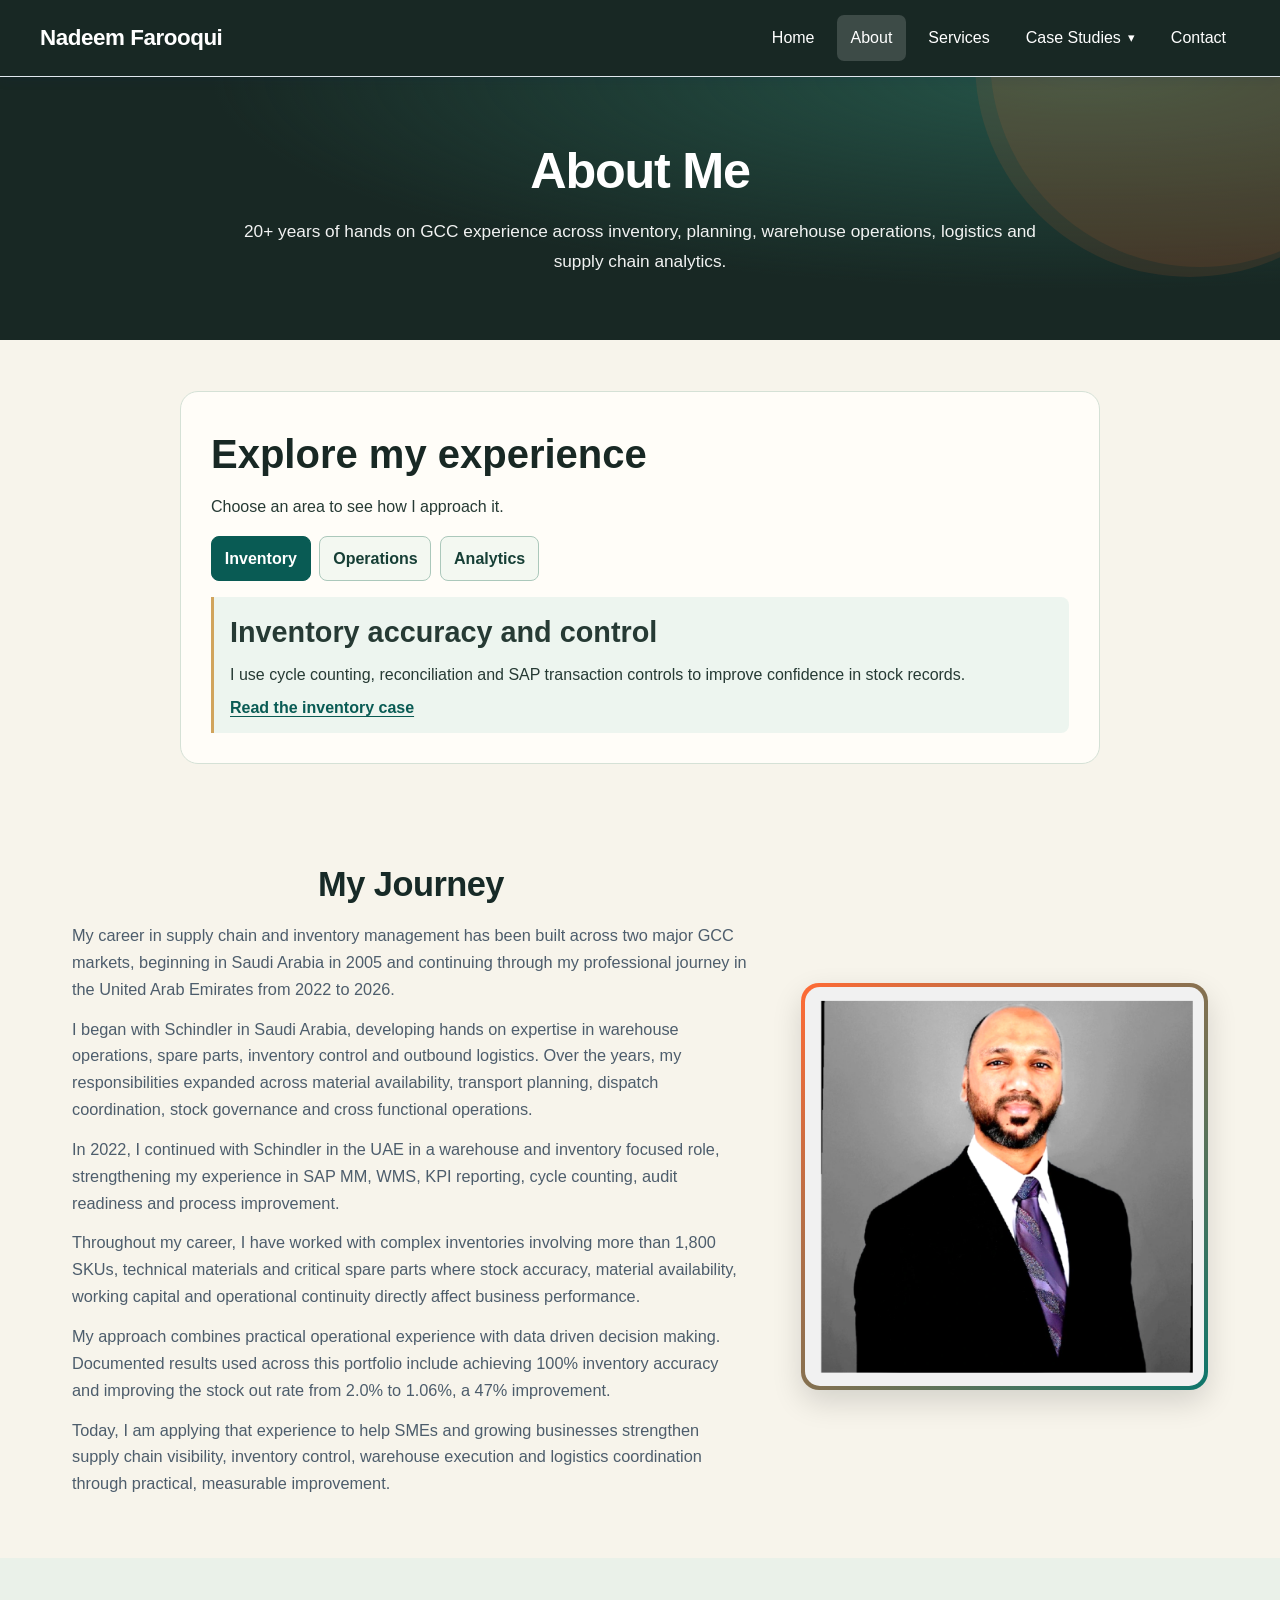
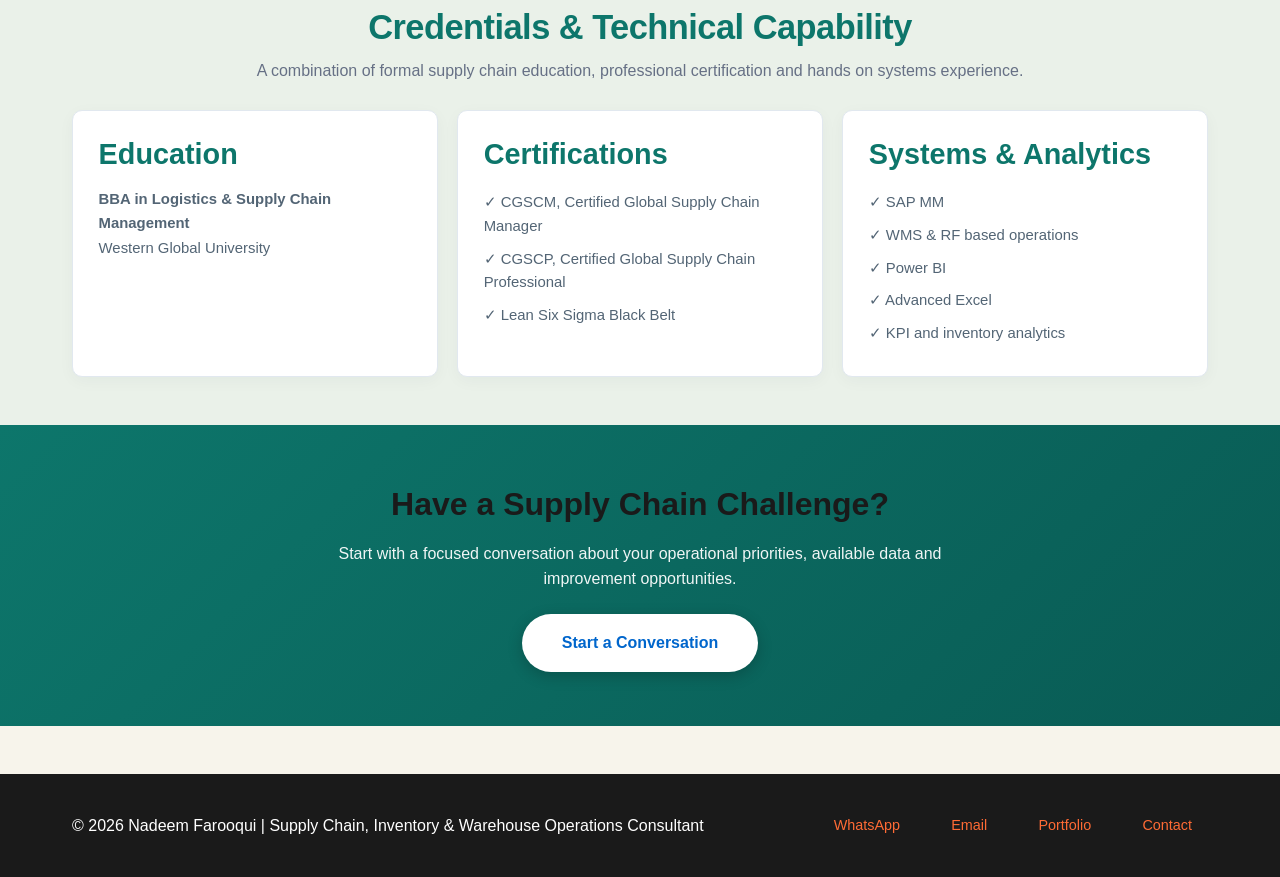
==== commit 8945ccdd: "Add interactive consultancy experiences across all pages" ====
--- a/about.html
+++ b/about.html
@@ -7,7 +7,7 @@
 <title>About Nadeem Farooqui | Supply Chain, Inventory & Warehouse Operations</title>
 <link rel="stylesheet" href="css/style.css?v=20261111-2">
 <style>
-:root{--blue:#0066cc;--blue2:#0052a3;--orange:#ff6b35;--navy:#0b2d4f;--text:#273746;--muted:#667085;--line:#e1e8ef;--soft:#f8fafc}
+:root{--blue:#0d766b;--blue2:#095b54;--orange:#ff6b35;--navy:#172a27;--text:#273746;--muted:#667085;--line:#e1e8ef;--soft:#f8fafc}
 *{box-sizing:border-box}html,body{overflow-x:hidden}body{margin:0;font-family:'Segoe UI',Tahoma,Geneva,Verdana,sans-serif;color:var(--text);line-height:1.6}.container{max-width:1200px;margin:0 auto;padding:0 2rem}
 header{background:#fff;border-bottom:1px solid var(--line);position:sticky;top:0;z-index:20}.header-container{max-width:1200px;margin:auto;min-height:68px;padding:0 2rem;display:flex;align-items:center;justify-content:space-between;gap:24px}.logo{font-size:1.25rem;font-weight:700;color:var(--blue);text-decoration:none}.header-container nav ul{display:flex;gap:2rem;align-items:center;list-style:none;margin:0;padding:0}.header-container nav a{text-decoration:none;color:#333;font-weight:500;font-size:.95rem}.header-container nav a:hover{color:var(--blue)}
 .page-hero{background:linear-gradient(135deg,var(--blue),var(--blue2));color:#fff;padding:3.6rem 2rem;text-align:center;position:relative;overflow:hidden}.page-hero:after{content:"";position:absolute;width:420px;height:420px;border-radius:50%;background:rgba(255,107,53,.09);right:-130px;top:-230px}.page-hero .container{position:relative;z-index:1}.page-hero h1{font-size:clamp(2rem,5vw,3.2rem);line-height:1.15;margin:0 0 .55rem}.page-hero p{font-size:1.05rem;opacity:.94;margin:0 auto;max-width:760px}
@@ -25,7 +25,7 @@
 @media(max-width:520px){.timeline,.cards3,.cap-grid,.case-strip{grid-template-columns:1fr}.page-hero{padding:2.8rem 1rem}.section{padding:2.5rem 0}}
 
 /* SHARED INNER-PAGE HERO — aligned with homepage */
-:root{--site-blue:#0066cc;--site-blue-dark:#0052a3;--site-orange:#ff6b35}
+:root{--site-blue:#0d766b;--site-blue-dark:#095b54;--site-orange:#ff6b35}
 .page-hero,.services-hero,.booking-hero,.hero.case-hero{
   background:linear-gradient(135deg,var(--site-blue) 0%,var(--site-blue-dark) 100%)!important;
   color:#fff!important;
@@ -61,11 +61,13 @@
 
 </style>
 <link rel="stylesheet" href="css/style.css?v=20261111-2">
+<link rel="stylesheet" href="css/interactive.css?v=1">
 </head>
 <body>
 <header class="site-header"><div class="site-header-inner"><a class="site-brand" href="index.html">Nadeem Farooqui</a><details class="site-mobile-menu" open><summary aria-label="Toggle navigation">Menu ☰</summary><nav class="site-navigation" aria-label="Main navigation"><ul class="site-menu"><li><a href="index.html">Home</a></li><li><a href="about.html" aria-current="page">About</a></li><li><a href="services.html">Services</a></li><li><details class="site-dropdown"><summary>Case Studies</summary><ul class="site-submenu"><li><a href="portfolio.html">All Case Studies</a></li><li><a href="case-study-1.html">Inventory Accuracy & Control</a></li><li><a href="case-study-2.html">Planning & Material Availability</a></li><li><a href="case-study-3.html">Working Capital & Dead Stock</a></li><li><a href="case-study-4.html">Warehouse Operations</a></li><li><a href="case-study-5.html">Logistics & Distribution</a></li></ul></details></li><li><a href="contact.html">Contact</a></li></ul></nav></details></div></header>
 
 <section class="page-hero"><div class="container"><h1>About Me</h1><p>20+ years of hands on GCC experience across inventory, planning, warehouse operations, logistics and supply chain analytics.</p></div></section>
+<section class="interactive-section "><div class="container"><div class="interactive-shell" data-explorer><h2>Explore my experience</h2><p>Choose an area to see how I approach it.</p><div class="choice-row" role="group" aria-label="Explore my experience"><button type="button" aria-pressed="true" data-choice="0">Inventory</button><button type="button" aria-pressed="false" data-choice="1">Operations</button><button type="button" aria-pressed="false" data-choice="2">Analytics</button></div><article class="insight-panel" data-panel="0"><h3>Inventory accuracy and control</h3><p>I use cycle counting, reconciliation and SAP transaction controls to improve confidence in stock records.</p><a class="interactive-link" href="case-study-1.html">Read the inventory case</a></article><article class="insight-panel" data-panel="1"><h3>Warehouse and field coordination</h3><p>My work covers receiving, picking, dispatch and coordinating deliveries to project sites.</p><a class="interactive-link" href="case-study-5.html">Read the logistics case</a></article><article class="insight-panel" data-panel="2"><h3>Operational reporting</h3><p>I use Excel and Power BI to make stock risks, movement and service performance easier to review.</p><a class="interactive-link" href="portfolio.html">Explore the portfolio</a></article></div></div></section>
 
 <section class="section"><div class="container"><div class="story-grid"><div class="story"><h2>My Journey</h2>
 <p>My career in supply chain and inventory management has been built across two major GCC markets, beginning in Saudi Arabia in 2005 and continuing through my professional journey in the United Arab Emirates from 2022 to 2026.</p>
@@ -104,4 +106,5 @@
   </div>
 </footer>
 <script id="site-menu-responsive-fix">(function(){var m=document.querySelector('.site-mobile-menu');if(!m)return;function sync(){if(window.innerWidth>800)m.open=true;else if(!m.dataset.mobileReady){m.open=false;m.dataset.mobileReady='1';}}sync();window.addEventListener('resize',sync);})();</script><script defer src="js/back-to-top.js"></script>
+<script src="js/interactive.js?v=1" defer></script>
 </body></html>
--- a/css/interactive.css
+++ b/css/interactive.css
@@ -0,0 +1,98 @@
+:root {
+  --ivory: #f7f4eb;
+  --charcoal: #182824;
+  --teal: #0d766b;
+  --amber: #d1a45c;
+  --paper: #fffdf8;
+  --site-ink: #263a34;
+  --site-heading: #182824;
+}
+body { background: var(--ivory); }
+.site-header, .site-header .site-header-inner { background: var(--charcoal) !important; }
+body .hero, body .page-hero, body .services-hero, body .portfolio-hero, body .booking-hero {
+  background: radial-gradient(ellipse at 85% 0%, #255448, transparent 57%), var(--charcoal) !important;
+  color: #fffdf8 !important;
+}
+body .home-page, body.home-page .quick-wins, body.home-page .portfolio-section { background: var(--ivory) !important; }
+body.home-page .methodology, .services-cta { background: var(--charcoal) !important; }
+body .section.soft, body .sec.soft, .approach-section, .inquiry-panel { background: #eaf1e9 !important; }
+body .case-study-card, body .service-card, body .quick-win-card, body .approach-step { background: var(--paper); }
+body .case-study-header, body .case-study-card .view-case-study { background: #174f45; color: #fff; }
+.interactive-section { background: var(--ivory); padding: clamp(24px, 4vw, 56px) 0; color: var(--site-ink); }
+.interactive-shell {
+  padding: clamp(16px, 3vw, 30px);
+  max-width: 920px;
+  margin: auto;
+  border-radius: 18px;
+  background: var(--paper);
+  border: 1px solid #d5e1d6;
+  text-align: left;
+}
+.interactive-shell h2, .contact-faq h2 { text-align: left; margin: 0 0 .5rem; color: var(--charcoal); }
+.interactive-shell > p { margin: 0 0 1rem; }
+.choice-row { display: none; flex-wrap: wrap; gap: .55rem; margin: .8rem 0 1rem; }
+[data-explorer].is-ready .choice-row, .case-filters.is-ready { display: flex; }
+.choice-row button {
+  padding: .55rem .8rem;
+  min-height: 44px;
+  border: 1px solid #abc8bb;
+  border-radius: 8px;
+  font: inherit;
+  font-weight: 650;
+  background: #f3f8f1;
+  color: #163f36;
+}
+.choice-row button:hover { background: #deeee5; }
+.choice-row button[aria-pressed="true"] { color: white; background: #095b54; border-color: #095b54; }
+.insight-panel {
+  min-width: 0;
+  border-left: 3px solid var(--amber);
+  padding: .75rem 1rem;
+  margin: .75rem 0 0;
+  background: #edf5ef;
+  border-radius: 0 8px 8px 0;
+}
+.insight-panel h3, .insight-panel p { margin: 0 0 .45rem; }
+.interactive-link { color: #095b54; font-weight: 700; text-underline-offset: 3px; }
+.operations-preview { background: transparent; padding: 22px 0 0; }
+.operations-preview > .container { padding-inline: 0; }
+.operations-preview .interactive-shell { background: #203a33; border-color: #477167; color: #e5f2e7; }
+.operations-preview .interactive-shell h2, .operations-preview .interactive-shell h3 { color: #f7fff9; }
+.operations-preview .insight-panel { background: #142c26; }
+.operations-preview .interactive-link { color: #9fe2ca; }
+.operations-preview .choice-row button[aria-pressed="true"] { border-color: #9fe2ca; }
+.preview-bar { height: 10px; border-radius: 8px; background: #c4d9cf; margin: .6rem 0; overflow: hidden; }
+.preview-bar span { display: block; height: 100%; width: var(--level); background: #3db393; transform-origin: left; }
+.contact-faq { margin-block: 1.25rem; }
+.contact-faq details { background: var(--paper); border: 1px solid #d5e1d6; border-radius: 8px; margin: .5rem 0; padding: .75rem 1rem; }
+.contact-faq summary { font-weight: 700; color: #095b54; }
+.contact-faq details p { margin: .5rem 0 0; }
+[data-panel][hidden], [data-case][hidden] { display: none !important; }
+@media (prefers-reduced-motion: no-preference) {
+  .is-ready .insight-panel:not([hidden]) { animation: panel-in .32s ease-out both; }
+  .is-ready .insight-panel:not([hidden]) .preview-bar span { animation: fill-in .8s ease-out both; }
+  @keyframes panel-in { from { opacity: .5; transform: translateY(5px); } }
+  @keyframes fill-in { from { transform: scaleX(0); } }
+}
+@media (max-width: 600px) {
+  .choice-row button { flex: 1 1 auto; }
+  .operations-preview { padding-inline: 0; }
+}
+body.home-page { background: var(--ivory); }
+body.home-page .hero {
+  background: radial-gradient(ellipse at 85% 0%, #255448, transparent 57%), var(--charcoal) !important;
+}
+body.home-page .hero-content { max-width: 1120px; margin-inline: auto; }
+.operations-preview .insight-panel { min-height: 170px; }
+@media (min-width: 880px) {
+  .home-page .hero-content {
+    display: grid;
+    grid-template-columns: minmax(0, 1fr) minmax(0, 1fr);
+    gap: 28px 36px;
+    align-items: center;
+  }
+  .home-page .hero-intro { text-align: left; }
+  .home-page .hero-intro .hero-ctas { justify-content: flex-start; }
+  .home-page .hero-stats { grid-column: 1 / -1; margin-top: 0; }
+  .operations-preview { padding-top: 0; }
+}
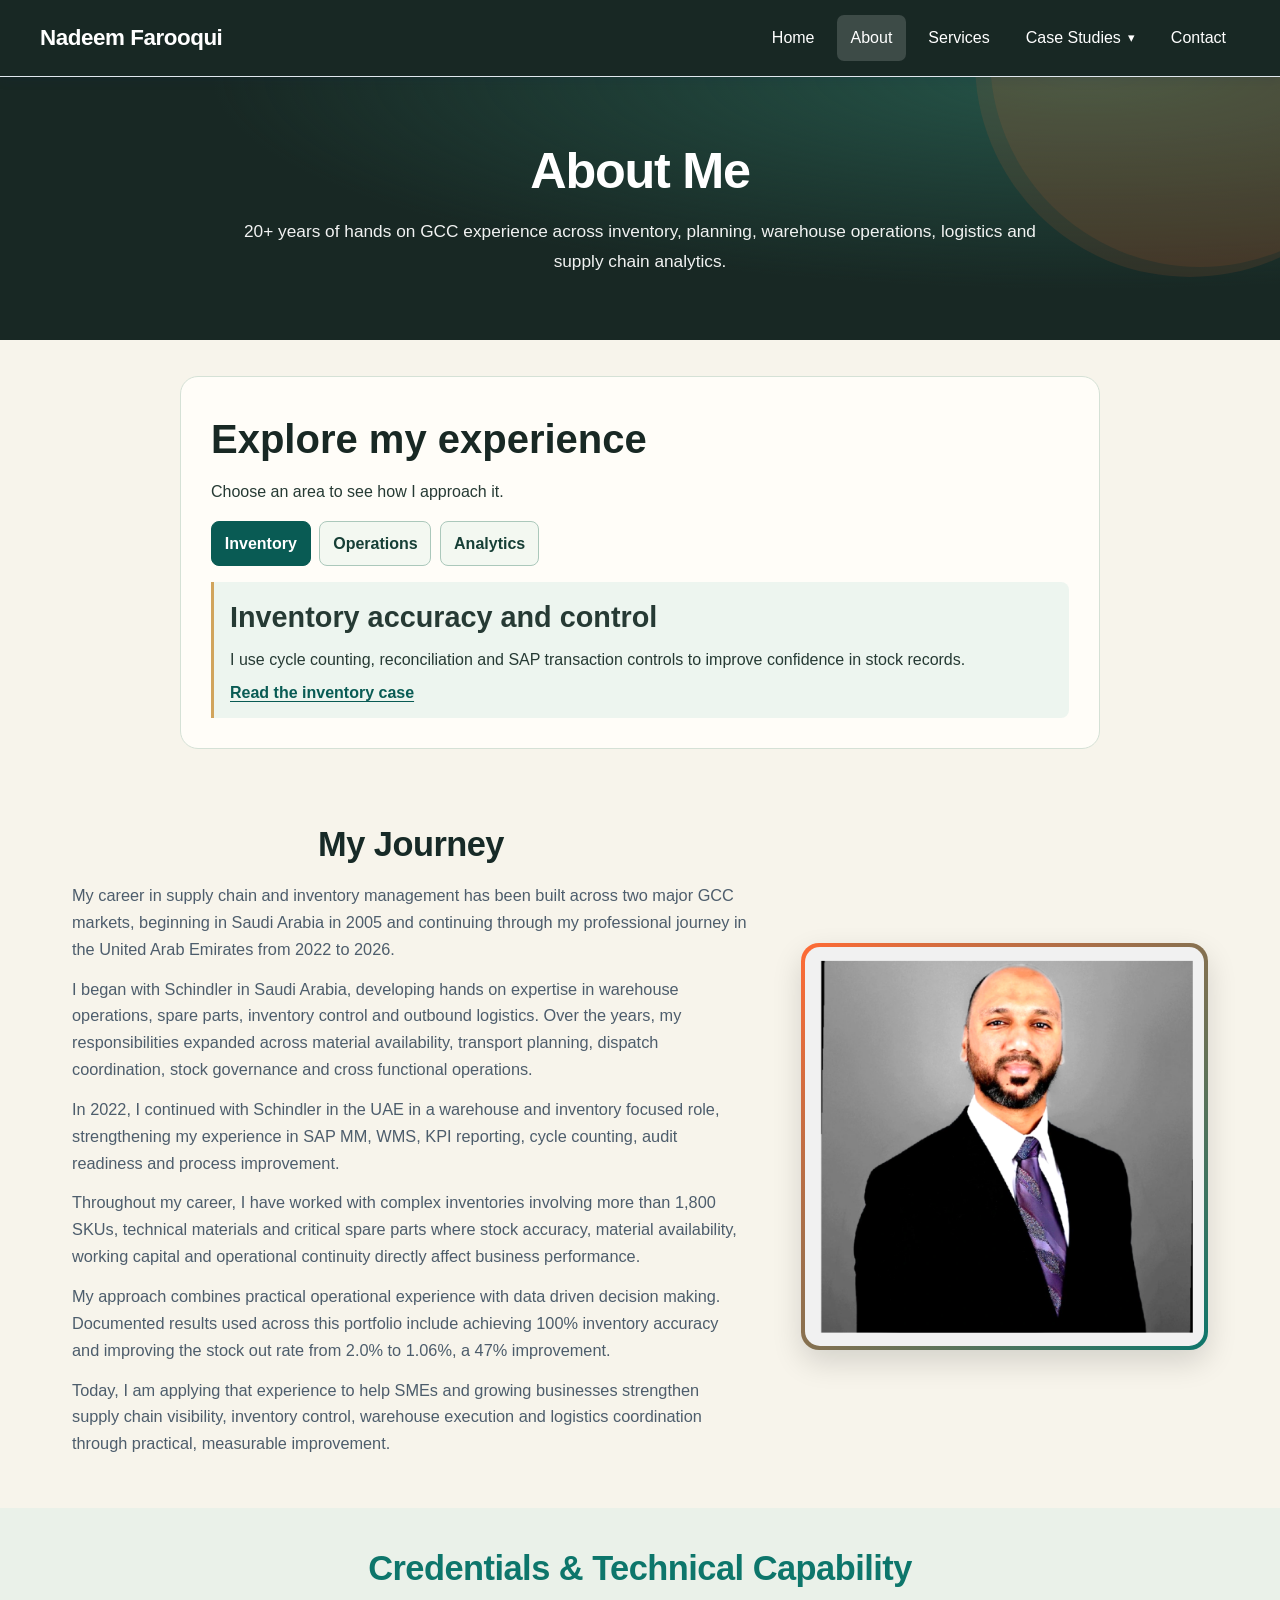
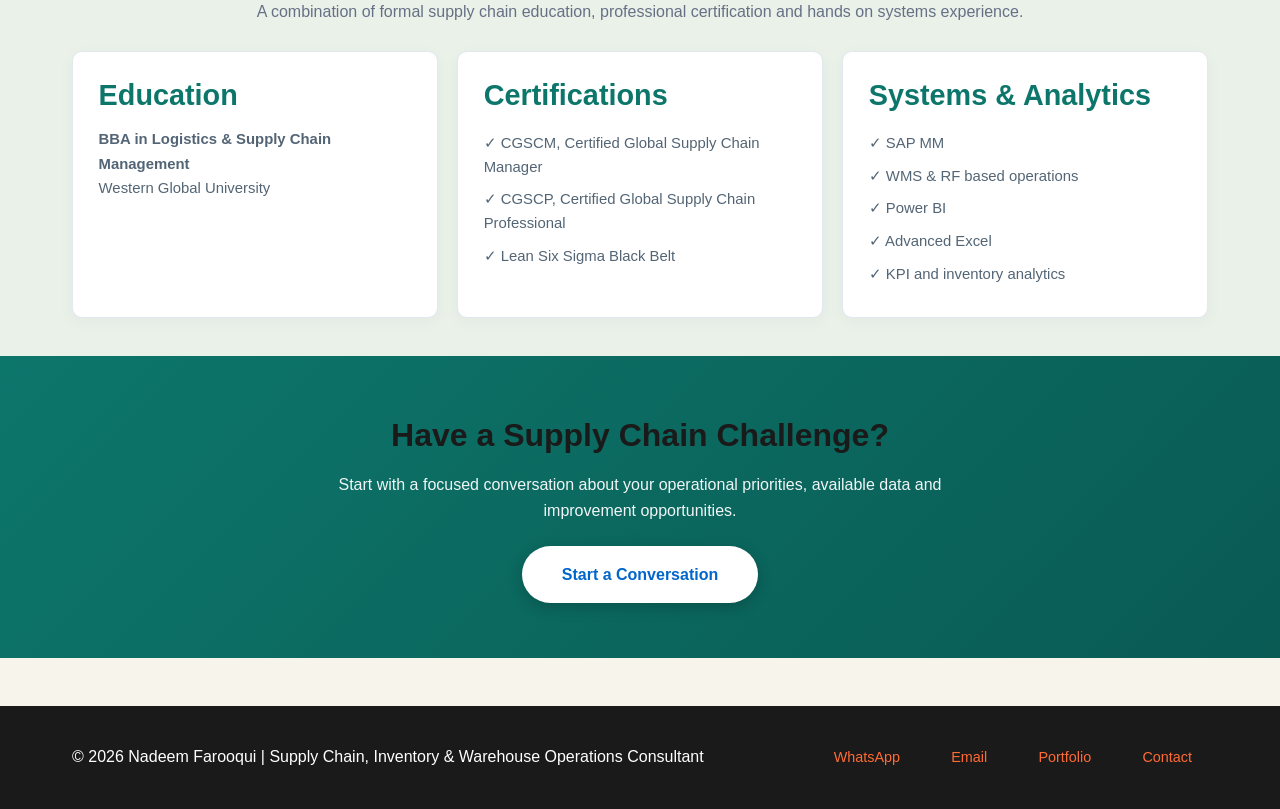
==== commit 88df4c02: "Match motion scenes and analytics to operational activities" ====
--- a/about.html
+++ b/about.html
@@ -61,7 +61,7 @@
 
 </style>
 <link rel="stylesheet" href="css/style.css?v=20261111-2">
-<link rel="stylesheet" href="css/interactive.css?v=1">
+<link rel="stylesheet" href="css/interactive.css?v=2">
 </head>
 <body>
 <header class="site-header"><div class="site-header-inner"><a class="site-brand" href="index.html">Nadeem Farooqui</a><details class="site-mobile-menu" open><summary aria-label="Toggle navigation">Menu ☰</summary><nav class="site-navigation" aria-label="Main navigation"><ul class="site-menu"><li><a href="index.html">Home</a></li><li><a href="about.html" aria-current="page">About</a></li><li><a href="services.html">Services</a></li><li><details class="site-dropdown"><summary>Case Studies</summary><ul class="site-submenu"><li><a href="portfolio.html">All Case Studies</a></li><li><a href="case-study-1.html">Inventory Accuracy & Control</a></li><li><a href="case-study-2.html">Planning & Material Availability</a></li><li><a href="case-study-3.html">Working Capital & Dead Stock</a></li><li><a href="case-study-4.html">Warehouse Operations</a></li><li><a href="case-study-5.html">Logistics & Distribution</a></li></ul></details></li><li><a href="contact.html">Contact</a></li></ul></nav></details></div></header>
@@ -106,5 +106,5 @@
   </div>
 </footer>
 <script id="site-menu-responsive-fix">(function(){var m=document.querySelector('.site-mobile-menu');if(!m)return;function sync(){if(window.innerWidth>800)m.open=true;else if(!m.dataset.mobileReady){m.open=false;m.dataset.mobileReady='1';}}sync();window.addEventListener('resize',sync);})();</script><script defer src="js/back-to-top.js"></script>
-<script src="js/interactive.js?v=1" defer></script>
+<script src="js/interactive.js?v=2" defer></script>
 </body></html>
--- a/css/interactive.css
+++ b/css/interactive.css
@@ -96,3 +96,122 @@
   .home-page .hero-stats { grid-column: 1 / -1; margin-top: 0; }
   .operations-preview { padding-top: 0; }
 }
+
+/* Interactive scenes put familiar objects and actions alongside the evidence. */
+.activity-scene {
+  margin: .7rem 0 0;
+  padding: clamp(.65rem, 2vw, 1rem);
+  border: 1px solid #477167;
+  border-radius: 12px;
+  background: #172d27;
+  color: #edf9f1;
+  text-align: left;
+}
+body > :is(.quick-wins,.credibility,.money-impact,.this-for-you,.methodology,.portfolio-section,.start-here) > .container > .activity-scene {
+  max-width: 740px;
+  margin: 0 auto 20px;
+}
+.activity-scene figcaption { margin-bottom: .6rem; font-size: .9rem; font-weight: 700; }
+.scene-stage {
+  display: grid;
+  position: relative;
+  grid-template-columns: repeat(var(--steps), minmax(0, 1fr));
+  gap: .45rem;
+  padding: .6rem .3rem;
+  border-radius: 8px;
+  background: #203a33;
+  isolation: isolate;
+}
+.scene-prop { min-width: 0; text-align: center; padding: .3rem .1rem; border-radius: 6px; }
+.scene-prop span { display: block; font-size: clamp(1.3rem, 3vw, 2.25rem); line-height: 1.3; }
+.scene-prop small { display: block; overflow-wrap: anywhere; line-height: 1.25; color: #d4ebe1; }
+.scene-dispatch .scene-stage { padding-bottom: 2rem; border-bottom: 2px dashed #bba472; }
+.scene-dispatch .scene-prop:nth-child(2) span { visibility: hidden; }
+.scene-truck { position: absolute; left: 48%; bottom: .1rem; font-size: 1.5rem; line-height: 1.2; }
+.scene-shelves .scene-stage { background: repeating-linear-gradient(0deg,#244238 0 24px,#527265 24px 27px); }
+.scene-warehouse .scene-prop { border: 1px dashed #8cb6a7; }
+.scene-triage .scene-prop { border-top: 3px solid #e1b670; background: #314b42; }
+.scene-signal .scene-prop { background: #294c45; border-bottom: 3px solid #76b79f; }
+.scene-checklist .scene-prop { border: 1px solid #72968a; background: #233d35; }
+.scene-cycle .scene-prop { border-radius: 999px; background: #285244; }
+.scene-files .scene-prop { border-radius: 8px 8px 3px 3px; border-top: 4px solid #81c4ac; background: #315047; }
+.scene-roadmap .scene-stage { border-bottom: 3px dotted #bb9f65; }
+.scene-message .scene-prop { border-radius: 12px 12px 12px 2px; background: #345749; }
+.step-challenge {
+  padding: .55rem .7rem;
+  background: #f7eedc;
+  border-radius: 6px;
+  color: #49361a;
+}
+.step-challenge strong { display: block; }
+.evidence-disclosure { margin: 0 auto; padding: 0 clamp(14px, 4vw, 40px); max-width: 1280px; }
+.evidence-disclosure summary {
+  padding: .85rem 1rem;
+  border: 1px solid #afc8bb;
+  background: #edf5ef;
+  color: #193e33;
+  border-radius: 8px;
+  font-weight: 700;
+}
+.evidence-disclosure[open] summary { border-radius: 8px 8px 0 0; }
+body :is(.section,.sec) { padding-block: clamp(26px, 3vw, 42px) !important; }
+body:not(.home-page) > .interactive-section { padding-block: clamp(20px, 3vw, 36px); }
+body :is(.section,.sec) > :is(.container,.c) { padding-block: 0; }
+body .back { padding-block: .55rem; margin-block: 0; }
+.interactive-shell .insight-panel { margin-top: .5rem; }
+.operations-preview .insight-panel { min-height: 0; }
+@media (prefers-reduced-motion: no-preference) {
+  .activity-scene.is-moving .scene-prop span {
+    animation: scene-action 3.5s ease-in-out infinite;
+    animation-delay: calc(var(--step) * .42s);
+  }
+  .scene-dispatch.is-moving .scene-truck { animation: drive-to-site 4.4s linear infinite; }
+  .scene-shelves.is-moving .scene-prop:nth-child(2) span { animation-name: scan-material; }
+  .scene-warehouse.is-moving .scene-prop:nth-child(2) span { animation-name: scan-material; }
+  .scene-files.is-moving .scene-prop span { animation-name: lift-file; }
+  @keyframes drive-to-site {
+    0% { left: 12%; opacity: 0; transform: scaleX(-1); }
+    12%, 88% { opacity: 1; transform: scaleX(-1); }
+    100% { left: 82%; opacity: 0; transform: scaleX(-1); }
+  }
+  @keyframes scene-action {
+    0%, 65%, 100% { transform: scale(1); }
+    25% { transform: scale(1.15); filter: drop-shadow(0 0 7px #9ee7cb88); }
+  }
+  @keyframes scan-material {
+    0%, 65%, 100% { transform: translateX(0); }
+    25% { transform: translateX(-12px); }
+    45% { transform: translateX(12px); }
+  }
+  @keyframes lift-file {
+    0%, 65%, 100% { transform: translateY(0); }
+    25% { transform: translateY(-5px); }
+  }
+}
+@media (max-width: 520px) {
+  .scene-prop small { font-size: .7rem; }
+  .scene-cycle .scene-stage { grid-template-columns: repeat(3, minmax(0, 1fr)); }
+  .evidence-disclosure :is(.section,.sec) { padding-inline: 0 !important; }
+}
+.evidence-controls.is-ready { display: flex; padding: 0 .4rem; }
+.single-evidence-chart { grid-template-columns: minmax(0, 1fr) !important; }
+.evidence-disclosure [hidden] { display: none !important; }
+.insight-panel .activity-scene { margin-top: .8rem; }
+@media (prefers-reduced-motion: no-preference) {
+  body:not(.home-page) .is-ready .insight-panel:not([hidden]) .scene-prop span {
+    animation: scene-action 1.7s ease-in-out both;
+    animation-delay: calc(var(--step) * .22s);
+  }
+  body:not(.home-page) .is-ready .insight-panel:not([hidden]) .scene-truck {
+    animation: drive-to-site 3s ease-out both;
+  }
+}
+@media (prefers-reduced-motion: no-preference) {
+  body:not(.home-page) .is-ready .insight-panel:not([hidden]) .scene-truck {
+    animation-name: arrive-at-site;
+  }
+  @keyframes arrive-at-site {
+    from { left: 12%; transform: scaleX(-1); }
+    to { left: 82%; transform: scaleX(-1); }
+  }
+}
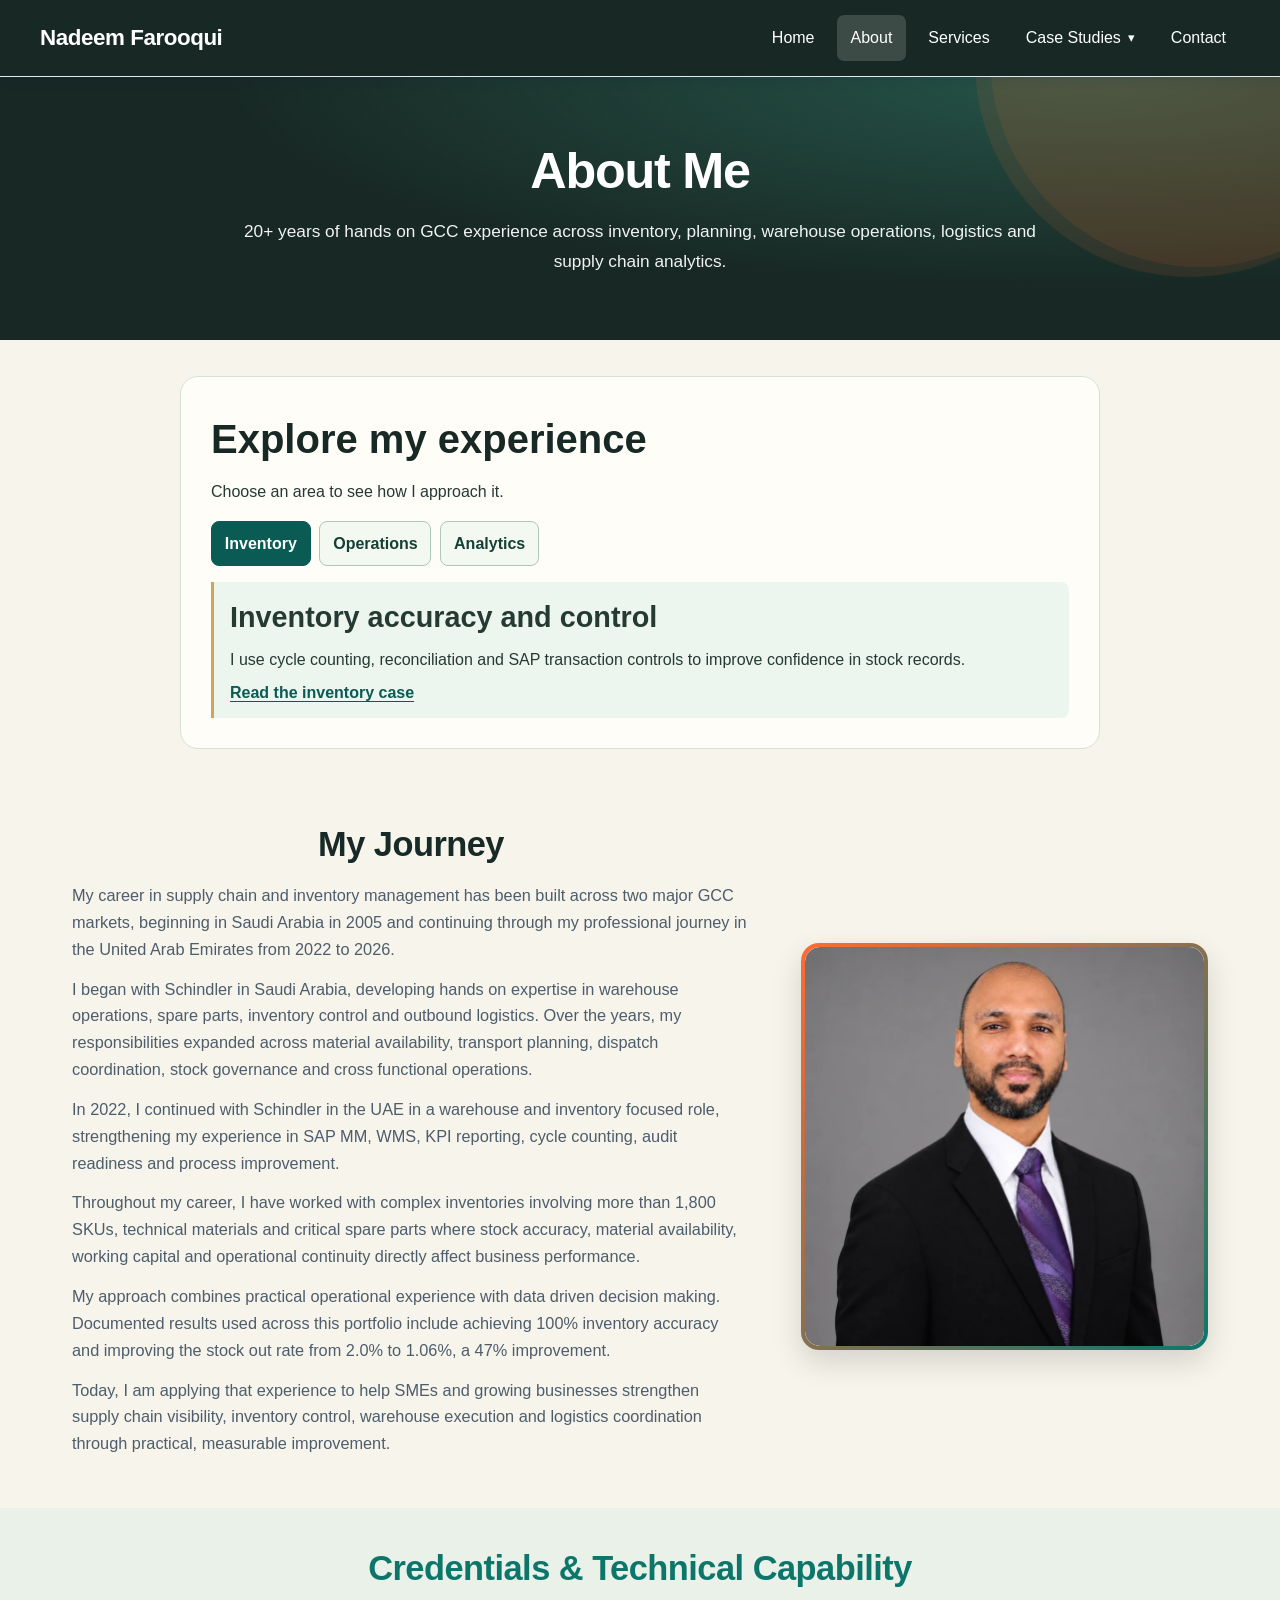
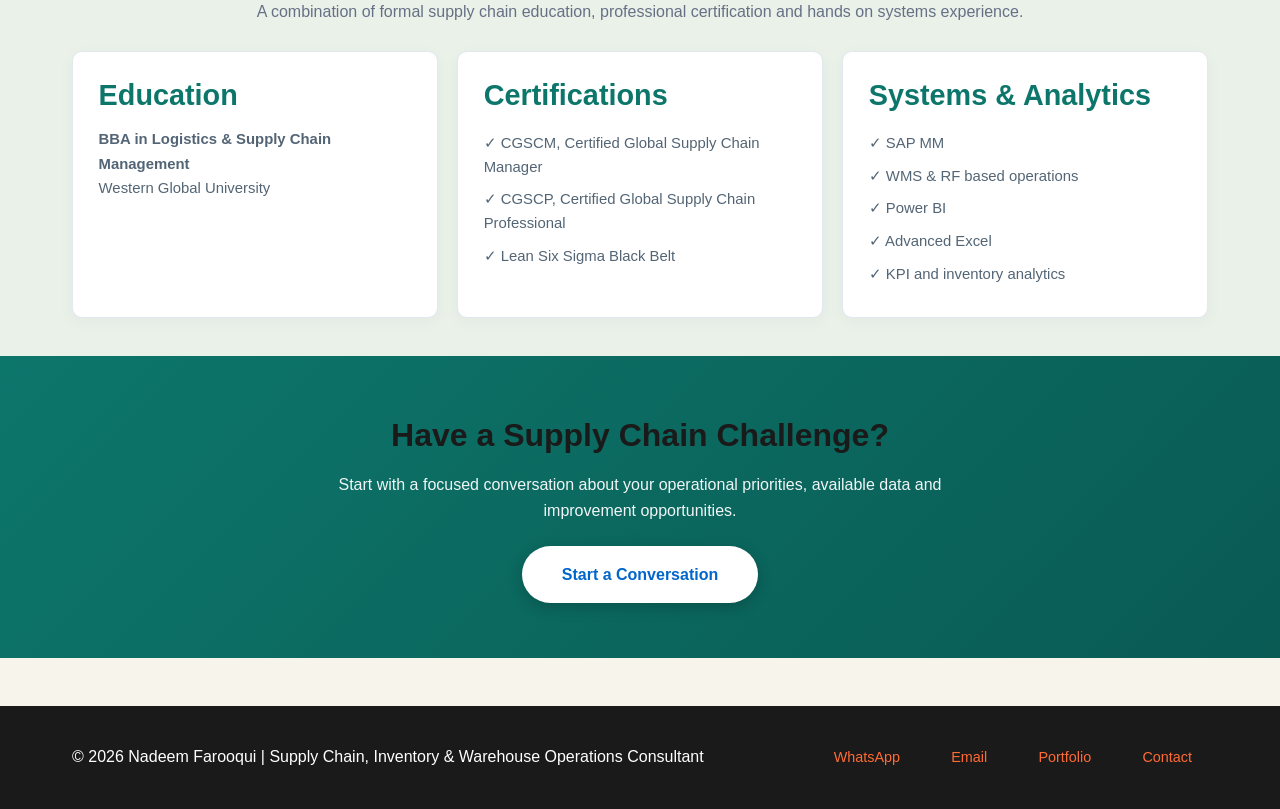
==== commit 83c2ef74: "Update consulting website headshot" ====
--- a/about.html
+++ b/about.html
@@ -76,7 +76,7 @@
 <p>Throughout my career, I have worked with complex inventories involving more than 1,800 SKUs, technical materials and critical spare parts where stock accuracy, material availability, working capital and operational continuity directly affect business performance.</p>
 <p>My approach combines practical operational experience with data driven decision making. Documented results used across this portfolio include achieving 100% inventory accuracy and improving the stock out rate from 2.0% to 1.06%, a 47% improvement.</p>
 <p>Today, I am applying that experience to help SMEs and growing businesses strengthen supply chain visibility, inventory control, warehouse execution and logistics coordination through practical, measurable improvement.</p>
-</div><div><div class="about-photo-card"><div class="about-photo-frame"><img src="images/photo-1.png" alt="Nadeem Farooqui, Supply Chain Consultant"></div></div></div></div>
+</div><div><div class="about-photo-card"><div class="about-photo-frame"><img src="images/nadeem-headshot.webp" alt="Nadeem Farooqui, Supply Chain Consultant"></div></div></div></div>
 </div></section>
 
 <section class="section soft"><div class="container"><div class="section-head"><h2>Credentials & Technical Capability</h2><p>A combination of formal supply chain education, professional certification and hands on systems experience.</p></div><div class="cards3">
--- a/css/interactive.css
+++ b/css/interactive.css
@@ -215,3 +215,21 @@
     to { left: 82%; transform: scaleX(-1); }
   }
 }
+
+.case-response {
+  display: grid;
+  grid-template-columns: minmax(0, 1.2fr) minmax(0, 1fr);
+  gap: .55rem;
+  margin: .75rem 0;
+}
+.case-response div {
+  padding: .6rem .75rem;
+  border: 1px solid #bcd6c9;
+  border-radius: 8px;
+  background: #fffdf8;
+}
+.case-response dt { font-weight: 700; color: #095b54; margin-bottom: .2rem; }
+.case-response dd { margin: 0; line-height: 1.5; }
+@media (max-width: 640px) {
+  .case-response { grid-template-columns: minmax(0, 1fr); }
+}
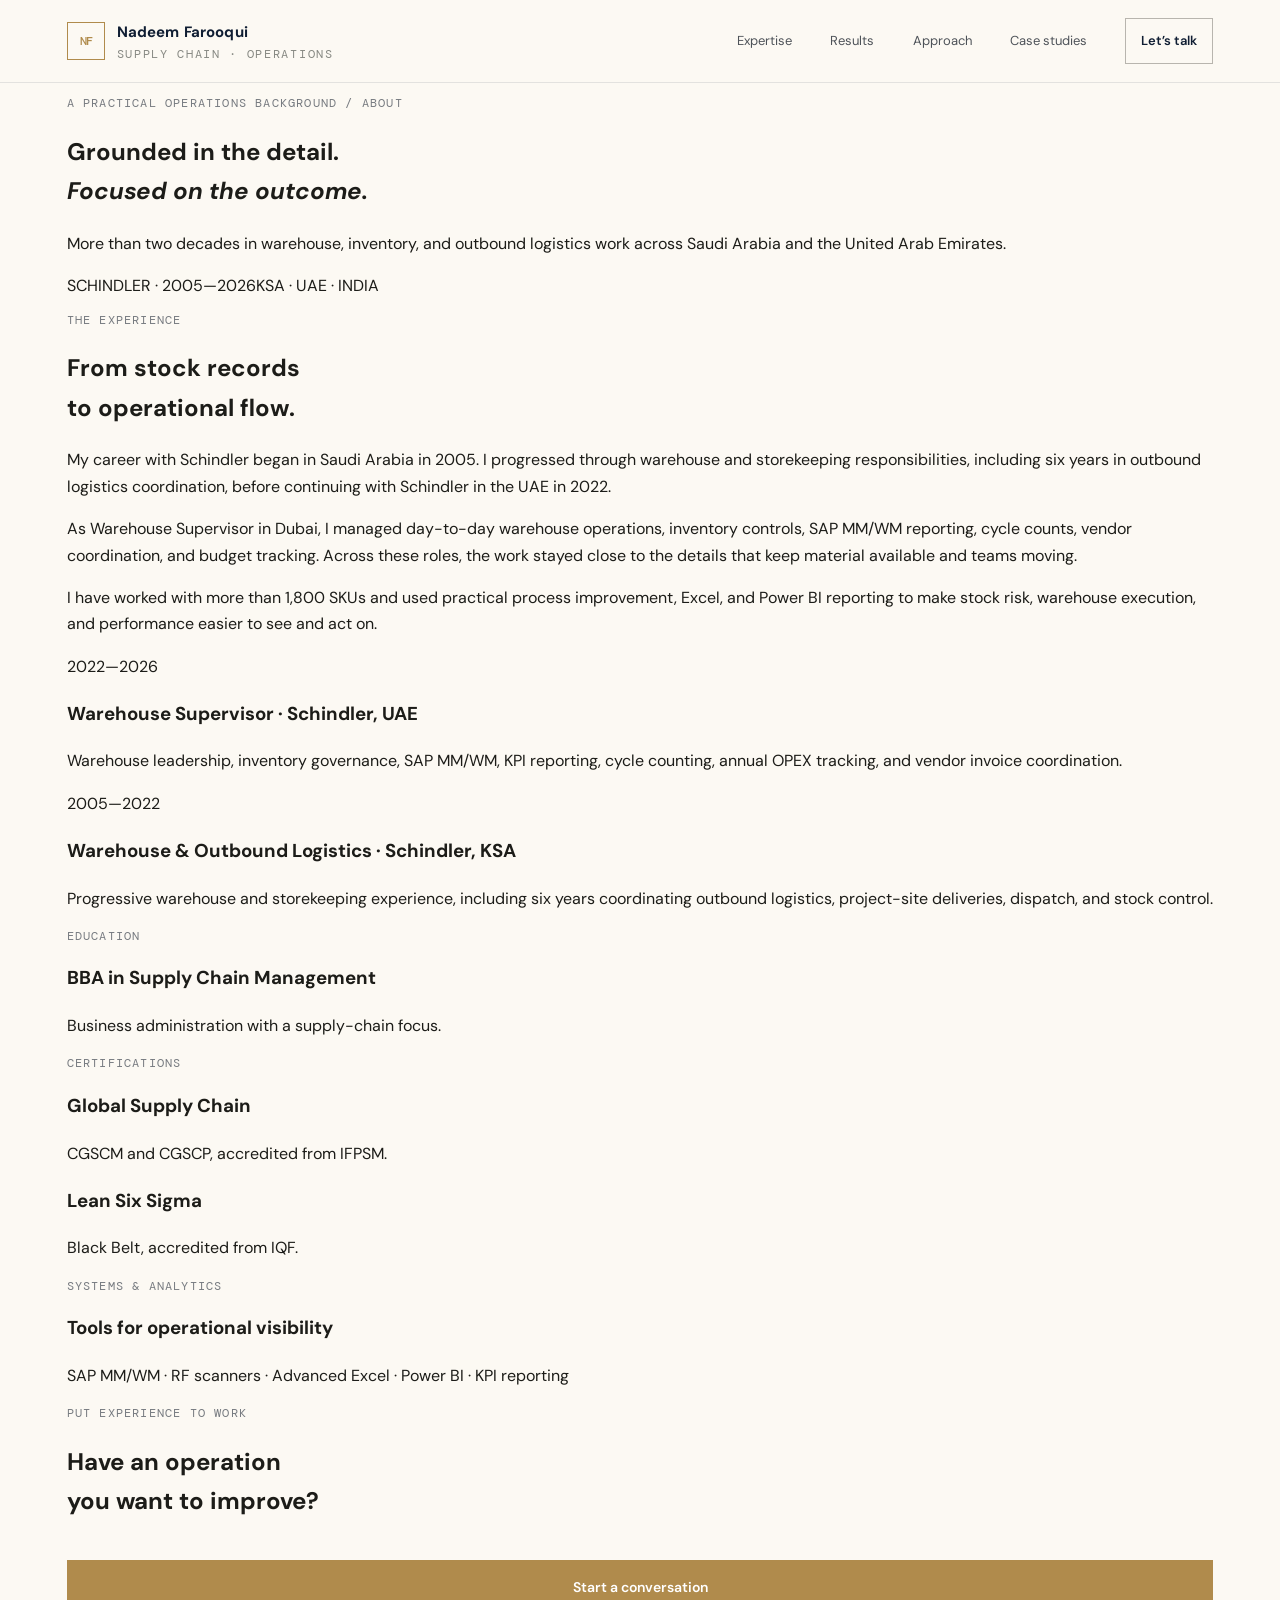
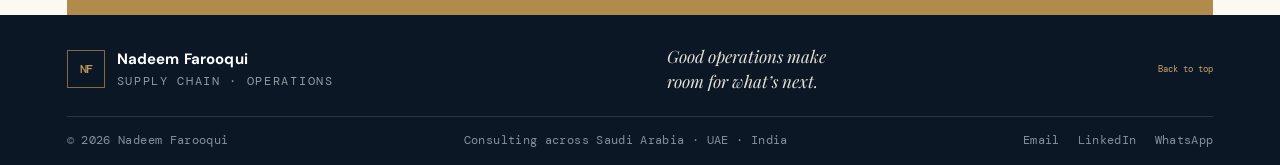
==== commit c707d061: "Redesign About page with shared portfolio system" ====
--- a/about.html
+++ b/about.html
@@ -1,110 +1,17 @@
-<!DOCTYPE html>
+<!doctype html>
 <html lang="en">
 <head>
-<meta charset="UTF-8">
-<meta name="viewport" content="width=device-width, initial-scale=1.0">
-<meta name="description" content="About Nadeem Farooqui, a supply chain, inventory and warehouse operations professional with 20+ years of GCC experience across Saudi Arabia and the UAE.">
-<title>About Nadeem Farooqui | Supply Chain, Inventory & Warehouse Operations</title>
-<link rel="stylesheet" href="css/style.css?v=20261111-2">
-<style>
-:root{--blue:#0d766b;--blue2:#095b54;--orange:#ff6b35;--navy:#172a27;--text:#273746;--muted:#667085;--line:#e1e8ef;--soft:#f8fafc}
-*{box-sizing:border-box}html,body{overflow-x:hidden}body{margin:0;font-family:'Segoe UI',Tahoma,Geneva,Verdana,sans-serif;color:var(--text);line-height:1.6}.container{max-width:1200px;margin:0 auto;padding:0 2rem}
-header{background:#fff;border-bottom:1px solid var(--line);position:sticky;top:0;z-index:20}.header-container{max-width:1200px;margin:auto;min-height:68px;padding:0 2rem;display:flex;align-items:center;justify-content:space-between;gap:24px}.logo{font-size:1.25rem;font-weight:700;color:var(--blue);text-decoration:none}.header-container nav ul{display:flex;gap:2rem;align-items:center;list-style:none;margin:0;padding:0}.header-container nav a{text-decoration:none;color:#333;font-weight:500;font-size:.95rem}.header-container nav a:hover{color:var(--blue)}
-.page-hero{background:linear-gradient(135deg,var(--blue),var(--blue2));color:#fff;padding:3.6rem 2rem;text-align:center;position:relative;overflow:hidden}.page-hero:after{content:"";position:absolute;width:420px;height:420px;border-radius:50%;background:rgba(255,107,53,.09);right:-130px;top:-230px}.page-hero .container{position:relative;z-index:1}.page-hero h1{font-size:clamp(2rem,5vw,3.2rem);line-height:1.15;margin:0 0 .55rem}.page-hero p{font-size:1.05rem;opacity:.94;margin:0 auto;max-width:760px}
-.section{padding:3.25rem 0}.soft{background:var(--soft)}.section-head{text-align:center;margin-bottom:1.6rem}.section-head h2{font-size:2rem;color:var(--blue);line-height:1.2;margin:0 0 .55rem}.section-head p{max-width:720px;margin:0 auto;color:var(--muted)}
-.story-grid{display:grid;grid-template-columns:1.25fr .75fr;gap:3.2rem;align-items:center}.story h2{color:var(--navy);font-size:2rem;margin:0 0 1rem}.story p{font-size:1.02rem;line-height:1.72;color:#4d5d6c;margin:0 0 .8rem}
-.about-photo-card{width:100%;max-width:430px;margin:auto;padding:4px;background:linear-gradient(135deg,var(--orange),var(--blue));border-radius:18px;box-shadow:0 12px 30px rgba(0,0,0,.14)}.about-photo-frame{aspect-ratio:1/1;overflow:hidden;border-radius:15px;background:#f1f1f1}.about-photo-frame img{display:block;width:100%;height:100%;object-fit:cover;object-position:center;border-radius:15px}
-.timeline{display:grid;grid-template-columns:repeat(3,1fr);gap:1rem;margin-top:2rem}.time-card{background:#fff;border:1px solid var(--line);border-top:4px solid var(--blue);border-radius:10px;padding:1.35rem}.time-card:nth-child(2){border-top-color:#16845c}.time-card:nth-child(3){border-top-color:var(--orange)}.time-card .year{font-weight:800;color:var(--blue);font-size:1.15rem}.time-card h3{color:var(--navy);margin:.35rem 0}.time-card p{color:var(--muted);font-size:.9rem;margin:0}
-.cards3{display:grid;grid-template-columns:repeat(3,1fr);gap:1.2rem;align-items:stretch}.credential{background:#fff;border:1px solid var(--line);border-radius:10px;padding:1.6rem;box-shadow:0 4px 16px rgba(16,50,77,.04)}.credential h3{color:var(--blue);margin:0 0 .8rem}.credential p,.credential li{font-size:.93rem;color:#536575}.credential ul{list-style:none;padding:0;margin:0}.credential li{padding:.28rem 0}
-.cap-grid{display:grid;grid-template-columns:repeat(3,1fr);gap:1rem}.cap{background:#fff;border:1px solid var(--line);border-radius:10px;padding:1.35rem}.cap .icon{font-size:1.7rem}.cap h3{color:var(--navy);font-size:1rem;margin:.5rem 0 .35rem}.cap p{color:var(--muted);font-size:.87rem;margin:0}
-.case-strip{display:grid;grid-template-columns:repeat(5,1fr);gap:.8rem}.case{border:1px solid #d6e6f5;border-top:4px solid var(--blue);border-radius:9px;background:#fff;padding:1rem;text-decoration:none;transition:.25s}.case:nth-child(2){border-top-color:#16845c}.case:nth-child(3){border-top-color:#d58b18}.case:nth-child(4){border-top-color:#6558c9}.case:nth-child(5){border-top-color:#17a2b8}.case:hover{transform:translateY(-4px);box-shadow:0 10px 24px rgba(0,102,204,.11)}.case b{display:block;color:var(--blue);font-size:.75rem;margin-bottom:.35rem}.case strong{display:block;color:var(--navy);font-size:.88rem;line-height:1.3}.case span{display:block;color:var(--muted);font-size:.75rem;margin-top:.5rem}
-.cta{background:linear-gradient(135deg,var(--blue),var(--blue2));color:#fff;text-align:center;padding:3.4rem 2rem}.cta h2{font-size:2rem;margin:0 0 .65rem}.cta p{margin:0 auto 1.4rem;max-width:680px;opacity:.94}.cta-btn{display:inline-block;background:#fff;color:var(--blue);padding:.85rem 1.7rem;border-radius:50px;text-decoration:none;font-weight:700}
-footer{background:#1a1a1a;color:#ccc;padding:2rem 0}.footer-row{display:flex;justify-content:space-between;align-items:center;gap:20px}.footer-links{display:flex;gap:1.2rem;flex-wrap:wrap}.footer-links a{color:#ccc;text-decoration:none;font-size:.9rem}.footer-links a:hover{color:var(--orange)}
-@media(max-width:900px){.story-grid{grid-template-columns:1fr}.timeline,.cards3,.cap-grid{grid-template-columns:1fr 1fr}.case-strip{grid-template-columns:repeat(3,1fr)}}
-@media(max-width:768px){.container{padding:0 1.1rem}.header-container{padding:.7rem 1.1rem;flex-direction:column;gap:.6rem}.header-container nav{width:100%;overflow-x:auto;scrollbar-width:none}.header-container nav ul{min-width:max-content;gap:1.1rem}.header-container nav a{white-space:nowrap;font-size:.9rem}.section{padding:3rem 0}.story p{font-size:.98rem}.case-strip{grid-template-columns:1fr 1fr}.footer-row{flex-direction:column;text-align:center}}
-@media(max-width:520px){.timeline,.cards3,.cap-grid,.case-strip{grid-template-columns:1fr}.page-hero{padding:2.8rem 1rem}.section{padding:2.5rem 0}}
-
-/* SHARED INNER-PAGE HERO — aligned with homepage */
-:root{--site-blue:#0d766b;--site-blue-dark:#095b54;--site-orange:#ff6b35}
-.page-hero,.services-hero,.booking-hero,.hero.case-hero{
-  background:linear-gradient(135deg,var(--site-blue) 0%,var(--site-blue-dark) 100%)!important;
-  color:#fff!important;
-  padding:3.25rem 2rem!important;
-  text-align:center!important;
-  position:relative!important;
-  overflow:hidden!important;
-}
-.page-hero::before,.services-hero::before,.booking-hero::before,.hero.case-hero::before{
-  content:""!important;position:absolute!important;top:-230px!important;right:-125px!important;
-  width:430px!important;height:430px!important;border-radius:50%!important;
-  background:rgba(255,107,53,.10)!important;
-}
-.page-hero .container,.services-hero .container,.booking-hero .container,.hero.case-hero .container,.hero.case-hero .c{
-  position:relative!important;z-index:1!important;
-}
-.page-hero h1,.services-hero h1,.booking-hero h1,.hero.case-hero h1{
-  color:#fff!important;font-size:clamp(2rem,5vw,3.15rem)!important;
-  font-weight:700!important;line-height:1.15!important;margin:0 0 .55rem!important;
-}
-.page-hero p,.services-hero p,.booking-hero p,.hero.case-hero>div>p{
-  max-width:780px!important;margin:0 auto!important;font-size:1.02rem!important;
-  line-height:1.65!important;opacity:.94!important;color:#fff!important;
-}
-.hero.case-hero .eyebrow,.hero.case-hero .eye{
-  font-size:.73rem!important;font-weight:800!important;letter-spacing:.11em!important;
-  text-transform:uppercase!important;margin-bottom:.45rem!important;opacity:.9!important;
-}
-.hero.case-hero .tags{margin-top:1rem!important}
-@media(max-width:620px){
-  .page-hero,.services-hero,.booking-hero,.hero.case-hero{padding:2.65rem 1rem!important}
-}
-
-</style>
-<link rel="stylesheet" href="css/style.css?v=20261111-2">
-<link rel="stylesheet" href="css/interactive.css?v=2">
+<meta charset="utf-8"><meta name="viewport" content="width=device-width,initial-scale=1"><meta name="theme-color" content="#101e33">
+<meta name="description" content="Meet Nadeem Farooqui, a warehouse and supply chain operations professional with 20+ years of experience at Schindler in Saudi Arabia and the UAE.">
+<meta property="og:type" content="profile"><meta property="og:title" content="About Nadeem Farooqui | Supply Chain Operations"><meta property="og:description" content="20+ years of practical warehouse, inventory, and logistics experience across Saudi Arabia and the UAE.">
+<title>About Nadeem Farooqui | Supply Chain Operations</title><link rel="stylesheet" href="assets/portfolio.css"><script type="application/ld+json">{"@context":"https://schema.org","@type":"Person","name":"Nadeem Farooqui","jobTitle":"Supply Chain and Warehouse Operations Consultant","knowsAbout":["Warehouse operations","Inventory control","SAP MM/WM","Power BI","Lean Six Sigma"]}</script><script type="module" src="assets/portfolio.js"></script>
 </head>
-<body>
-<header class="site-header"><div class="site-header-inner"><a class="site-brand" href="index.html">Nadeem Farooqui</a><details class="site-mobile-menu" open><summary aria-label="Toggle navigation">Menu ☰</summary><nav class="site-navigation" aria-label="Main navigation"><ul class="site-menu"><li><a href="index.html">Home</a></li><li><a href="about.html" aria-current="page">About</a></li><li><a href="services.html">Services</a></li><li><details class="site-dropdown"><summary>Case Studies</summary><ul class="site-submenu"><li><a href="portfolio.html">All Case Studies</a></li><li><a href="case-study-1.html">Inventory Accuracy & Control</a></li><li><a href="case-study-2.html">Planning & Material Availability</a></li><li><a href="case-study-3.html">Working Capital & Dead Stock</a></li><li><a href="case-study-4.html">Warehouse Operations</a></li><li><a href="case-study-5.html">Logistics & Distribution</a></li></ul></details></li><li><a href="contact.html">Contact</a></li></ul></nav></details></div></header>
-
-<section class="page-hero"><div class="container"><h1>About Me</h1><p>20+ years of hands on GCC experience across inventory, planning, warehouse operations, logistics and supply chain analytics.</p></div></section>
-<section class="interactive-section "><div class="container"><div class="interactive-shell" data-explorer><h2>Explore my experience</h2><p>Choose an area to see how I approach it.</p><div class="choice-row" role="group" aria-label="Explore my experience"><button type="button" aria-pressed="true" data-choice="0">Inventory</button><button type="button" aria-pressed="false" data-choice="1">Operations</button><button type="button" aria-pressed="false" data-choice="2">Analytics</button></div><article class="insight-panel" data-panel="0"><h3>Inventory accuracy and control</h3><p>I use cycle counting, reconciliation and SAP transaction controls to improve confidence in stock records.</p><a class="interactive-link" href="case-study-1.html">Read the inventory case</a></article><article class="insight-panel" data-panel="1"><h3>Warehouse and field coordination</h3><p>My work covers receiving, picking, dispatch and coordinating deliveries to project sites.</p><a class="interactive-link" href="case-study-5.html">Read the logistics case</a></article><article class="insight-panel" data-panel="2"><h3>Operational reporting</h3><p>I use Excel and Power BI to make stock risks, movement and service performance easier to review.</p><a class="interactive-link" href="portfolio.html">Explore the portfolio</a></article></div></div></section>
-
-<section class="section"><div class="container"><div class="story-grid"><div class="story"><h2>My Journey</h2>
-<p>My career in supply chain and inventory management has been built across two major GCC markets, beginning in Saudi Arabia in 2005 and continuing through my professional journey in the United Arab Emirates from 2022 to 2026.</p>
-<p>I began with Schindler in Saudi Arabia, developing hands on expertise in warehouse operations, spare parts, inventory control and outbound logistics. Over the years, my responsibilities expanded across material availability, transport planning, dispatch coordination, stock governance and cross functional operations.</p>
-<p>In 2022, I continued with Schindler in the UAE in a warehouse and inventory focused role, strengthening my experience in SAP MM, WMS, KPI reporting, cycle counting, audit readiness and process improvement.</p>
-<p>Throughout my career, I have worked with complex inventories involving more than 1,800 SKUs, technical materials and critical spare parts where stock accuracy, material availability, working capital and operational continuity directly affect business performance.</p>
-<p>My approach combines practical operational experience with data driven decision making. Documented results used across this portfolio include achieving 100% inventory accuracy and improving the stock out rate from 2.0% to 1.06%, a 47% improvement.</p>
-<p>Today, I am applying that experience to help SMEs and growing businesses strengthen supply chain visibility, inventory control, warehouse execution and logistics coordination through practical, measurable improvement.</p>
-</div><div><div class="about-photo-card"><div class="about-photo-frame"><img src="images/nadeem-headshot.webp" alt="Nadeem Farooqui, Supply Chain Consultant"></div></div></div></div>
-</div></section>
-
-<section class="section soft"><div class="container"><div class="section-head"><h2>Credentials & Technical Capability</h2><p>A combination of formal supply chain education, professional certification and hands on systems experience.</p></div><div class="cards3">
-<div class="credential"><h3>Education</h3><p><strong>BBA in Logistics & Supply Chain Management</strong></p><p>Western Global University</p></div>
-<div class="credential"><h3>Certifications</h3><ul><li>✓ CGSCM, Certified Global Supply Chain Manager</li><li>✓ CGSCP, Certified Global Supply Chain Professional</li><li>✓ Lean Six Sigma Black Belt</li></ul></div>
-<div class="credential"><h3>Systems & Analytics</h3><ul><li>✓ SAP MM</li><li>✓ WMS & RF based operations</li><li>✓ Power BI</li><li>✓ Advanced Excel</li><li>✓ KPI and inventory analytics</li></ul></div>
-</div></div></section>
-
-<section class="cta">
-  <div class="container">
-    <h2>Have a Supply Chain Challenge?</h2>
-    <p>Start with a focused conversation about your operational priorities, available data and improvement opportunities.</p>
-    <a href="contact.html" class="cta-btn">Start a Conversation</a>
-  </div>
-</section>
-
-<footer>
-  <div class="container footer-row">
-    <div>© 2026 Nadeem Farooqui | Supply Chain, Inventory &amp; Warehouse Operations Consultant</div>
-    <div class="footer-links">
-      <a href="https://wa.me/919493736773">WhatsApp</a>
-      <a href="mailto:nadeem.farooqui1@outlook.com">Email</a>
-
-      <a href="portfolio.html">Portfolio</a>
-      <a href="contact.html">Contact</a>
-    </div>
-  </div>
-</footer>
-<script id="site-menu-responsive-fix">(function(){var m=document.querySelector('.site-mobile-menu');if(!m)return;function sync(){if(window.innerWidth>800)m.open=true;else if(!m.dataset.mobileReady){m.open=false;m.dataset.mobileReady='1';}}sync();window.addEventListener('resize',sync);})();</script><script defer src="js/back-to-top.js"></script>
-<script src="js/interactive.js?v=2" defer></script>
-</body></html>+<body><a class="skip-link" href="#main">Skip to content</a>
+<header class="site-header" id="top"><div class="nav-wrap"><a class="brand" href="index.html"><span class="brand-mark">NF</span><span>Nadeem Farooqui<small>SUPPLY CHAIN · OPERATIONS</small></span></a><button class="menu-toggle" type="button" aria-expanded="false" aria-controls="primary-nav"><span class="menu-lines" aria-hidden="true"></span><span class="sr-only">Open navigation</span></button><nav class="primary-nav" id="primary-nav" aria-label="Main navigation"><a href="index.html#expertise">Expertise</a><a href="index.html#results">Results</a><a href="index.html#approach">Approach</a><a href="portfolio.html" aria-current="page">Case studies</a><a class="nav-contact" href="contact.html">Let’s talk</a></nav></div></header>
+<main id="main" class="inner-page">
+<section class="page-hero shell"><p class="eyebrow">A PRACTICAL OPERATIONS BACKGROUND <span>/ ABOUT</span></p><h1>Grounded in the detail.<br><em>Focused on the outcome.</em></h1><p class="page-intro">More than two decades in warehouse, inventory, and outbound logistics work across Saudi Arabia and the United Arab Emirates.</p><div class="page-hero-meta"><span>SCHINDLER · 2005—2026</span><span>KSA · UAE · INDIA</span></div></section>
+<section class="page-body shell"><div class="page-split"><div><p class="eyebrow">THE EXPERIENCE</p><h2>From stock records<br>to operational flow.</h2></div><div class="prose"><p>My career with Schindler began in Saudi Arabia in 2005. I progressed through warehouse and storekeeping responsibilities, including six years in outbound logistics coordination, before continuing with Schindler in the UAE in 2022.</p><p>As Warehouse Supervisor in Dubai, I managed day-to-day warehouse operations, inventory controls, SAP MM/WM reporting, cycle counts, vendor coordination, and budget tracking. Across these roles, the work stayed close to the details that keep material available and teams moving.</p><p>I have worked with more than 1,800 SKUs and used practical process improvement, Excel, and Power BI reporting to make stock risk, warehouse execution, and performance easier to see and act on.</p></div></div>
+<div class="experience-timeline"><article><span class="timeline-date">2022—2026</span><div><h3>Warehouse Supervisor · Schindler, UAE</h3><p>Warehouse leadership, inventory governance, SAP MM/WM, KPI reporting, cycle counting, annual OPEX tracking, and vendor invoice coordination.</p></div></article><article><span class="timeline-date">2005—2022</span><div><h3>Warehouse &amp; Outbound Logistics · Schindler, KSA</h3><p>Progressive warehouse and storekeeping experience, including six years coordinating outbound logistics, project-site deliveries, dispatch, and stock control.</p></div></article></div>
+<div class="credentials-grid"><article class="credential-card"><p class="eyebrow">EDUCATION</p><h3>BBA in Supply Chain Management</h3><p>Business administration with a supply-chain focus.</p></article><article class="credential-card"><p class="eyebrow">CERTIFICATIONS</p><h3>Global Supply Chain</h3><p>CGSCM and CGSCP, accredited from IFPSM.</p><h3>Lean Six Sigma</h3><p>Black Belt, accredited from IQF.</p></article><article class="credential-card"><p class="eyebrow">SYSTEMS &amp; ANALYTICS</p><h3>Tools for operational visibility</h3><p>SAP MM/WM · RF scanners · Advanced Excel · Power BI · KPI reporting</p></article></div>
+</section><section class="page-cta"><div class="shell page-cta-inner"><div><p class="eyebrow">PUT EXPERIENCE TO WORK</p><h2>Have an operation<br>you want to improve?</h2></div><a class="button button-brass" href="contact.html">Start a conversation</a></div></section>
+</main><footer class="site-footer"><div class="footer-top shell"><a class="brand footer-brand" href="index.html"><span class="brand-mark">NF</span><span>Nadeem Farooqui<small>SUPPLY CHAIN · OPERATIONS</small></span></a><p>Good operations make<br>room for what’s next.</p><a class="back-top" href="#top">Back to top</a></div><div class="footer-bottom shell"><span>© <span id="year">2026</span> Nadeem Farooqui</span><span>Consulting across Saudi Arabia · UAE · India</span><div><a href="mailto:nadeem.farooqui1@outlook.com">Email</a><a href="https://linkedin.com/in/nadeem-farooqui-a53393228" target="_blank" rel="noopener noreferrer">LinkedIn</a><a href="https://wa.me/919493736773" target="_blank" rel="noopener noreferrer">WhatsApp</a></div></div></footer></body></html>
--- a/assets/portfolio.css
+++ b/assets/portfolio.css
@@ -0,0 +1,14 @@
+@import url('https://fonts.googleapis.com/css2?family=DM+Mono:wght@400;500&family=DM+Sans:wght@400;500;600;700&family=Playfair+Display:ital,wght@0,500;0,600;1,500;1,600&display=swap');
+:root{--navy:#101e33;--navy-2:#172840;--ink:#1c1c18;--paper:#fcf9f3;--surface:#f6f3ed;--line:#dedbd4;--muted:#767a80;--brass:#b08b4c;--brass-bright:#cda563;--sans:'DM Sans',Arial,sans-serif;--display:'Playfair Display',Georgia,serif;--mono:'DM Mono',monospace;--page:1240px;--gutter:clamp(22px,5.2vw,88px);color-scheme:light;scroll-behavior:smooth}*{box-sizing:border-box}body{margin:0;background:var(--paper);color:var(--ink);font-family:var(--sans);font-size:15px;line-height:1.65;-webkit-font-smoothing:antialiased}a{color:inherit;text-decoration:none}button,input,select,textarea{font:inherit}.shell{width:min(100% - 2*var(--gutter),var(--page));margin-inline:auto}.sr-only{position:absolute;width:1px;height:1px;padding:0;margin:-1px;overflow:hidden;clip:rect(0,0,0,0);white-space:nowrap;border:0}.skip-link{position:absolute;left:14px;top:-80px;z-index:100;background:var(--paper);padding:10px 16px;border:1px solid var(--brass)}.skip-link:focus{top:12px}.site-header{position:sticky;top:0;z-index:50;background:rgba(252,249,243,.94);backdrop-filter:blur(18px);border-bottom:1px solid rgba(16,30,51,.1)}.nav-wrap{min-height:82px;width:min(100% - 2*var(--gutter),var(--page));margin:auto;display:flex;align-items:center;justify-content:space-between}.brand{display:flex;gap:12px;align-items:center;font-size:14px;font-weight:700;letter-spacing:.01em;color:var(--navy)}.brand small{display:block;margin-top:2px;font:9px/1.3 var(--mono);letter-spacing:.14em;color:#878983}.brand-mark{display:grid;place-items:center;width:38px;height:38px;border:1px solid var(--brass);color:var(--brass);font:500 12px var(--mono);letter-spacing:-.08em}.primary-nav{display:flex;align-items:center;gap:clamp(19px,3vw,42px);font-size:12px;color:#4e5359}.primary-nav a{transition:color .18s ease}.primary-nav a:hover,.primary-nav a:focus-visible{color:var(--brass)}.nav-contact{border:1px solid #b8b5ae;padding:11px 15px;color:var(--navy);font-weight:600}.nav-contact span{color:var(--brass);padding-left:9px}.menu-toggle{display:none}.hero{min-height:665px;padding-top:84px;padding-bottom:82px;position:relative;display:grid;grid-template-columns:1.02fr .98fr;align-items:center;gap:36px}.hero-copy{position:relative;z-index:2;padding-bottom:22px}.eyebrow{font:10px/1.4 var(--mono);letter-spacing:.1em;color:#777b80}.hero .eyebrow{margin:0 0 30px}.live-dot,.status-pulse{display:inline-block;width:7px;height:7px;border-radius:50%;background:var(--brass);vertical-align:1px;box-shadow:0 0 0 4px rgba(176,139,76,.13);margin-right:9px}.eyebrow-divider{color:#c5bda8;padding:0 7px}.hero h1,.section-heading h2,.contact-copy h2{font:500 clamp(58px,7.3vw,100px)/.97 var(--display);letter-spacing:-.055em;color:var(--navy);margin:0}.hero h1 em,.section-heading h2 em,.contact-copy h2 em{font-weight:500;color:var(--brass)}.hero-lede{max-width:475px;margin:26px 0 29px;font-size:17px;line-height:1.75;color:#555c63}.hero-actions{display:flex;align-items:center;gap:28px}.button{display:inline-flex;align-items:center;justify-content:center;gap:25px;padding:15px 19px;border:1px solid transparent;font-size:12px;font-weight:600;transition:transform .18s ease,background .18s ease,border-color .18s ease;cursor:pointer}.button:hover{transform:translateY(-2px)}.button-dark{background:var(--navy);color:#fff}.button-dark:hover{background:#213751}.text-link,.under-link{font-size:12px;font-weight:600;color:var(--navy);border-bottom:1px solid #c5c0b5;padding-bottom:5px}.text-link span,.under-link span{color:var(--brass);padding-left:5px}.hero-footnote{display:flex;align-items:center;gap:12px;margin-top:60px;color:#7c7d7a;font:9px var(--mono);letter-spacing:.08em;text-transform:uppercase}.hero-footnote .line{width:38px;height:1px;background:var(--brass)}.hero-art{align-self:stretch;min-height:465px;position:relative;isolation:isolate;overflow:hidden;background:radial-gradient(ellipse at 53% 47%,#21354d 0,#162841 36%,#101e33 74%);color:#fff}.hero-art:before,.hero-art:after{content:"";position:absolute;z-index:-1;pointer-events:none}.hero-art:before{inset:0;background:linear-gradient(rgba(255,255,255,.045) 1px,transparent 1px),linear-gradient(90deg,rgba(255,255,255,.045) 1px,transparent 1px);background-size:42px 42px;mask-image:linear-gradient(to bottom,transparent,black 18%,black 80%,transparent)}.hero-art:after{width:95%;aspect-ratio:1;border:1px solid rgba(205,165,99,.16);border-radius:50%;left:50%;top:50%;transform:translate(-50%,-50%)}#supply-globe{position:absolute;inset:2% 1%;width:98%;height:96%;z-index:1}.globe-fallback{position:absolute;inset:0;z-index:0;display:grid;place-items:center;pointer-events:none}.fallback-sphere{width:min(61%,290px);aspect-ratio:1;border-radius:50%;border:1px solid rgba(206,166,96,.7);background:radial-gradient(ellipse at 34% 28%,rgba(220,190,133,.23),rgba(11,26,44,.12) 46%,rgba(8,17,30,.45) 74%);box-shadow:inset -34px -20px 72px rgba(4,10,18,.72),0 0 65px rgba(191,153,88,.1);position:relative;overflow:hidden}.fallback-sphere:before,.fallback-sphere:after{content:"";position:absolute;border:1px solid rgba(221,188,127,.35);border-radius:50%;inset:10% 29%}.fallback-sphere:after{inset:27% 4%;transform:rotate(-34deg)}.fallback-sphere i,.fallback-sphere b,.fallback-sphere span{position:absolute;left:15%;right:15%;height:1px;background:rgba(221,188,127,.34);top:35%;transform:rotate(-19deg)}.fallback-sphere b{top:57%;transform:rotate(18deg)}.fallback-sphere span{top:76%;transform:rotate(-32deg)}.fallback-orbit{position:absolute;width:min(77%,370px);aspect-ratio:1;border:1px solid rgba(205,165,99,.26);border-radius:50%;transform:rotate(-28deg) scaleY(.42)}.orbit-two{transform:rotate(45deg) scaleY(.4);width:min(88%,420px);border-color:rgba(197,216,237,.13)}.fallback-node{position:absolute;width:9px;height:9px;background:#d4ac6a;border-radius:50%;box-shadow:0 0 20px 5px rgba(205,165,99,.35)}.node-a{left:25%;top:35%}.node-b{right:21%;top:55%;background:#b7ccdf}.node-c{left:38%;bottom:24%}.art-topline{position:absolute;top:24px;left:25px;right:25px;z-index:3;display:flex;justify-content:space-between;color:#9eabb7;font:9px var(--mono);letter-spacing:.12em}.art-coordinates{color:#d1b47d}.art-caption{position:absolute;z-index:3;left:25px;bottom:27px;display:flex;align-items:center;gap:15px;color:#d8dce0;font-size:11px;line-height:1.5}.caption-index{font:10px var(--mono);color:#c9a25f}.art-status{position:absolute;right:23px;bottom:31px;z-index:3;color:#aab3bc;font:8px var(--mono);letter-spacing:.1em}.status-pulse{width:5px;height:5px;background:#c9a25f;box-shadow:0 0 9px #c9a25f;margin-right:6px}.hero-bottom{position:absolute;left:0;right:0;bottom:0;border-top:1px solid #dedbd4;display:grid;grid-template-columns:1fr 1fr 1fr;padding-top:16px;color:#8a8c8b;font:8px/1.5 var(--mono);letter-spacing:.1em}.bottom-center{text-align:center}.bottom-center b{color:var(--brass);padding-left:8px}.bottom-right{text-align:right}.proof-band{background:var(--navy);color:#fff;padding:34px var(--gutter) 18px}.proof-head{max-width:var(--page);margin:0 auto 20px;display:flex;justify-content:space-between;color:#9da9b3;font:9px var(--mono);letter-spacing:.12em}.proof-grid{max-width:var(--page);margin:auto;display:grid;grid-template-columns:repeat(5,1fr)}.proof-item{min-height:107px;padding:17px 21px;border-left:1px solid rgba(255,255,255,.13)}.proof-item:first-child{border-left:0;padding-left:0}.proof-item strong{display:flex;align-items:center;gap:7px;color:#fff;font:500 clamp(22px,2.4vw,31px)/1 var(--mono);letter-spacing:-.08em;white-space:nowrap}.proof-item strong span{color:#c6a36a;font-size:.67em}.proof-item strong i{font-style:normal;color:#8b9aa7;font-size:.75em}.proof-item p{margin:11px 0 0;color:#e5e7e8;font-size:11px;line-height:1.4}.proof-item small{color:#93a0aa;font-size:10px}.proof-note{max-width:var(--page);margin:11px auto 0;color:#8896a3;text-align:right;font-size:9px}.section-pad{padding-top:112px;padding-bottom:120px}.expertise{display:grid;grid-template-columns:.9fr 1.1fr;column-gap:90px;row-gap:55px}.section-heading .eyebrow{margin:0 0 23px}.section-heading .eyebrow span{color:var(--brass);padding-left:6px}.section-heading h2{font-size:clamp(47px,5.3vw,72px)}.expertise-intro{align-self:end;max-width:480px;padding-bottom:7px}.expertise-intro p,.outcomes-copy p,.about-copy p{margin:0 0 22px;color:#5d6367;line-height:1.85;font-size:14px}.service-grid{grid-column:1/-1;display:grid;grid-template-columns:repeat(4,1fr);border-top:1px solid var(--line);border-bottom:1px solid var(--line)}.service-card{position:relative;min-height:277px;padding:28px 25px 25px;border-right:1px solid var(--line);transition:background .2s ease}.service-card:first-child{border-left:1px solid var(--line)}.service-card:hover,.service-card:focus-visible{background:#f6f2e9;outline:none}.service-number{font:9px var(--mono);color:#9b9c97;letter-spacing:.1em}.service-icon{height:49px;width:58px;display:block;margin:25px 0 18px;position:relative;color:var(--brass)}.icon-stack i{position:absolute;left:11px;width:34px;height:8px;border:1px solid var(--brass);transform:skewY(-24deg)}.icon-stack i:nth-child(1){top:5px}.icon-stack i:nth-child(2){top:16px}.icon-stack i:nth-child(3){top:27px}.icon-warehouse:before{content:"";position:absolute;left:5px;top:6px;width:40px;height:30px;border:1px solid var(--brass);clip-path:polygon(50% 0,100% 28%,100% 100%,0 100%,0 28%)}.icon-warehouse i{position:absolute;left:10px;top:23px;width:30px;height:1px;background:var(--brass)}.icon-warehouse i:nth-child(2){top:31px}.icon-warehouse i:nth-child(3){left:24px;top:20px;width:1px;height:17px}.icon-chart i{position:absolute;bottom:5px;width:6px;border:1px solid var(--brass);border-bottom:0}.icon-chart i:nth-child(1){left:7px;height:16px}.icon-chart i:nth-child(2){left:18px;height:27px}.icon-chart i:nth-child(3){left:29px;height:21px}.icon-chart i:nth-child(4){left:40px;height:37px}.icon-route:before{content:"";position:absolute;left:3px;top:10px;width:43px;height:24px;border:1px dashed var(--brass);border-radius:50%;transform:rotate(-28deg)}.icon-route i{position:absolute;width:6px;height:6px;background:var(--brass);border-radius:50%;left:4px;top:29px}.icon-route i:nth-child(2){left:22px;top:8px}.icon-route i:nth-child(3){left:43px;top:17px}.service-card h3{font:600 17px var(--sans);letter-spacing:-.02em;color:var(--navy);margin:0 0 9px}.service-card p{max-width:245px;color:#697077;font-size:11px;line-height:1.7;margin:0}.card-arrow{position:absolute;right:24px;bottom:21px;color:var(--brass);font-size:17px}.outcomes{background:var(--surface)}.outcomes-inner{display:grid;grid-template-columns:.9fr 1.1fr;column-gap:90px;row-gap:52px}.outcomes-copy{align-self:end;max-width:470px;padding-bottom:5px}.button-outline{border-color:#adb0af;color:var(--navy);background:transparent}.button-outline:hover{border-color:var(--brass);background:#fff}.outcome-list{grid-column:1/-1;border-top:1px solid #d6d3cc}.outcome-row{display:grid;grid-template-columns:1.05fr 2.4fr 1fr 30px;align-items:center;gap:24px;min-height:78px;border-bottom:1px solid #d6d3cc;transition:background .2s,padding .2s}.outcome-row:hover,.outcome-row:focus-visible{background:rgba(255,255,255,.65);padding-inline:12px;outline:none}.outcome-tag{font:9px var(--mono);letter-spacing:.05em;color:#848782}.outcome-title{font-size:13px;font-weight:600;color:var(--navy)}.outcome-metric{font:11px var(--mono);color:#8c6c36}.row-arrow{color:var(--brass);text-align:right}.approach{display:grid;grid-template-columns:.9fr 1.1fr;gap:90px}.approach-content{max-width:540px}.approach-lede{font:500 18px/1.6 var(--display);color:#555b5d;margin:3px 0 30px}.steps{list-style:none;padding:0;margin:0;border-top:1px solid var(--line)}.steps li{display:grid;grid-template-columns:48px 1fr;gap:10px;padding:15px 0;border-bottom:1px solid var(--line)}.steps li>span{font:10px var(--mono);color:var(--brass);padding-top:2px}.steps h3{font-size:13px;color:var(--navy);margin:0 0 3px}.steps p{color:#75797c;font-size:11px;margin:0;line-height:1.65}.about-strip{background:#eee9df;padding:67px 0 28px}.about-inner{display:grid;grid-template-columns:70px 1fr 1fr;gap:25px 43px;align-items:start}.about-marker{border:1px solid var(--brass);width:56px;height:56px;display:grid;place-content:center;text-align:center;color:var(--brass);font:12px var(--mono);line-height:1.2}.about-marker span{font-size:7px;letter-spacing:.1em}.about-title .eyebrow{margin:3px 0 20px}.about-title h2{font:500 clamp(25px,3vw,39px)/1.25 var(--display);letter-spacing:-.025em;color:var(--navy);margin:0}.about-copy p{font-size:12px;margin-bottom:13px}.about-copy .under-link{display:inline-block;margin-top:3px}.tool-row{grid-column:2/-1;display:flex;gap:10px;flex-wrap:wrap;padding-top:23px;border-top:1px solid #d6d0c4}.tool-row span{font:8px var(--mono);letter-spacing:.08em;color:#676961;padding:8px 10px;border:1px solid #d0c9bb}.contact-section{background:var(--navy);color:#fff;padding:103px 0}.contact-inner{display:grid;grid-template-columns:1fr .82fr;gap:clamp(45px,9vw,130px);align-items:center}.contact-copy .eyebrow{color:#acb5bb;margin:0 0 26px}.contact-copy h2{color:#fff;font-size:clamp(48px,5.6vw,75px)}.contact-copy>p:not(.eyebrow){color:#b3bdc4;max-width:455px;font-size:13px;line-height:1.85;margin:25px 0}.contact-links{display:flex;gap:23px;flex-wrap:wrap}.contact-links a{font-size:11px;color:#e2e5e7;border-bottom:1px solid rgba(255,255,255,.32);padding-bottom:5px}.contact-links a span{color:#d2ad72;padding-left:5px}.contact-form{background:#f8f5ed;color:var(--ink);padding:34px 35px}.form-kicker{font:9px var(--mono);letter-spacing:.12em;color:#89877f;margin:0 0 7px}.contact-form h3{font:500 23px var(--display);color:var(--navy);margin:0 0 20px}.contact-form label{display:block;font-size:10px;font-weight:600;color:#555a5c;margin:15px 0 5px}.contact-form input,.contact-form select,.contact-form textarea{display:block;width:100%;border:1px solid #d5d2cb;background:#fff;padding:11px 12px;font-size:11px;color:var(--ink);border-radius:0}.contact-form textarea{resize:vertical;min-height:78px}.contact-form input:focus,.contact-form select:focus,.contact-form textarea:focus{outline:2px solid rgba(176,139,76,.4);border-color:var(--brass)}.button-brass{width:100%;background:var(--brass);color:#fff;margin-top:19px}.button-brass:hover{background:#98753c}.form-note{font-size:9px;color:#767b7d;margin:10px 0 0;text-align:center}.site-footer{background:#0c1726;color:#a7afb5;padding:29px 0 17px}.footer-top{display:flex;justify-content:space-between;align-items:center;padding-bottom:23px;border-bottom:1px solid rgba(255,255,255,.12)}.footer-brand{color:#fff}.footer-brand .brand-mark{border-color:#816a45;color:#c19b5e}.footer-brand small{color:#929aa2}.footer-top>p{font:italic 17px/1.45 var(--display);color:#e4e0d7;margin:0}.back-top{font:9px var(--mono);color:#c4a36d}.footer-bottom{display:flex;justify-content:space-between;align-items:center;padding-top:15px;color:#86909a;font:8px var(--mono);letter-spacing:.03em}.footer-bottom div{display:flex;gap:18px}.footer-bottom a:hover{color:#dec08b}:focus-visible{outline:2px solid var(--brass);outline-offset:4px}
+@media(min-width:1500px){.hero{min-height:730px}.hero-art{min-height:500px}}
+@media(max-width:960px){.hero{min-height:auto;padding-top:70px;padding-bottom:85px;grid-template-columns:1fr 1fr;gap:25px}.hero h1{font-size:clamp(58px,8vw,80px)}.hero-art{min-height:390px}.proof-item{padding-inline:13px}.expertise,.outcomes-inner,.approach{column-gap:45px}.service-card{padding-inline:17px}.about-inner{grid-template-columns:55px 1fr 1fr;gap:22px 25px}.outcome-row{grid-template-columns:.9fr 2fr .9fr 22px;gap:14px}}
+@media(max-width:700px){:root{--gutter:22px}.nav-wrap{min-height:70px}.menu-toggle{display:grid;place-items:center;border:0;background:none;width:44px;height:44px;color:var(--navy)}.menu-lines,.menu-lines:before,.menu-lines:after{width:20px;height:1px;background:var(--navy);display:block;position:relative}.menu-lines:before,.menu-lines:after{content:"";position:absolute;left:0}.menu-lines:before{top:-6px}.menu-lines:after{top:6px}.menu-toggle[aria-expanded="true"] .menu-lines{background:transparent}.menu-toggle[aria-expanded="true"] .menu-lines:before{top:0;transform:rotate(45deg)}.menu-toggle[aria-expanded="true"] .menu-lines:after{top:0;transform:rotate(-45deg)}.primary-nav{display:none;position:absolute;top:69px;left:0;right:0;padding:15px var(--gutter) 22px;background:var(--paper);border-bottom:1px solid var(--line);align-items:stretch;gap:0;flex-direction:column}.primary-nav.is-open{display:flex}.primary-nav>a{padding:12px 0;border-bottom:1px solid #e6e2da}.primary-nav .nav-contact{margin-top:10px;border:1px solid var(--brass);padding:11px 13px;text-align:center}.hero{display:flex;flex-direction:column;align-items:stretch;padding-top:58px;padding-bottom:82px;gap:34px}.hero-copy{padding:0}.hero .eyebrow{font-size:8px;margin-bottom:22px}.hero h1{font-size:clamp(58px,15vw,78px)}.hero-lede{font-size:15px;margin:21px 0}.hero-actions{gap:18px;flex-wrap:wrap}.button{padding:14px 15px;gap:15px}.hero-footnote{margin-top:31px}.hero-art{min-height:350px}.hero-bottom{grid-template-columns:1fr 1fr}.bottom-center{display:none}.proof-band{padding:27px var(--gutter) 15px}.proof-head{font-size:7px;margin-bottom:13px}.proof-grid{grid-template-columns:repeat(2,1fr)}.proof-item{min-height:95px;padding:14px 15px;border-left:1px solid rgba(255,255,255,.13);border-top:1px solid rgba(255,255,255,.13)}.proof-item:nth-child(odd){border-left:0;padding-left:0}.proof-item:first-child,.proof-item:nth-child(2){border-top:0}.proof-item strong{font-size:25px}.proof-item p{font-size:10px}.proof-item small{font-size:9px}.proof-note{text-align:left;font-size:8px}.section-pad{padding-top:78px;padding-bottom:82px}.expertise,.outcomes-inner,.approach{display:block}.section-heading h2{font-size:clamp(47px,12vw,64px)}.expertise-intro,.outcomes-copy{margin-top:26px}.expertise-intro p,.outcomes-copy p{font-size:13px}.service-grid{grid-template-columns:1fr 1fr;margin-top:38px}.service-card{min-height:242px;padding:19px 14px}.service-card:nth-child(odd){border-left:1px solid var(--line)}.service-card:nth-child(even){border-right:1px solid var(--line)}.service-card:nth-child(n+3){border-top:1px solid var(--line)}.service-icon{margin:19px 0 13px}.service-card h3{font-size:14px}.service-card p{font-size:10px}.card-arrow{right:14px;bottom:14px}.outcomes-copy{margin-bottom:34px}.outcome-row{grid-template-columns:1fr 1fr 20px;gap:6px 10px;min-height:84px;padding:13px 0}.outcome-tag{grid-column:1}.outcome-title{grid-column:1/3;grid-row:2;font-size:11px}.outcome-metric{grid-column:2;grid-row:1;text-align:right;font-size:9px}.row-arrow{grid-column:3;grid-row:1/3}.approach-content{margin-top:30px}.approach-lede{font-size:17px}.steps li{grid-template-columns:39px 1fr}.about-strip{padding-top:52px}.about-inner{grid-template-columns:48px 1fr;gap:22px 16px}.about-marker{width:45px;height:45px;font-size:10px}.about-title h2{font-size:28px}.about-copy{grid-column:2}.tool-row{grid-column:1/-1;padding-top:16px;gap:6px}.tool-row span{font-size:7px;padding:7px}.contact-section{padding:73px 0}.contact-inner{display:block}.contact-copy h2{font-size:clamp(48px,12vw,66px)}.contact-copy>p:not(.eyebrow){font-size:12px}.contact-form{margin-top:42px;padding:25px 21px}.footer-top{align-items:flex-start}.footer-top>p{font-size:14px;text-align:right}.footer-bottom{align-items:flex-start;gap:10px;flex-wrap:wrap;font-size:7px}.footer-bottom div{width:100%;gap:16px}}
+@media(max-width:390px){.hero-actions{gap:12px}.hero-actions .button{font-size:10px}.text-link{font-size:10px}.hero-art{min-height:300px}.art-status{right:12px;font-size:7px}.art-caption{left:13px}.art-topline{left:13px;right:13px;font-size:7px}.service-card{padding:16px 11px;min-height:250px}.service-card h3{font-size:13px}.tool-row span{letter-spacing:.02em}}
+@media(prefers-reduced-motion:reduce){:root{scroll-behavior:auto}*,*::before,*::after{animation-duration:.01ms!important;animation-iteration-count:1!important;transition-duration:.01ms!important;scroll-behavior:auto!important}}
+
+/* Legibility refinements */
+body{font-size:16px}.brand{font-size:15px}.brand small{font-size:11px}.primary-nav{font-size:13px}.eyebrow{font-size:11px}.button{font-size:14px}.text-link,.under-link{font-size:14px}.hero-footnote{font-size:11px}.art-topline{font-size:11px}.art-caption{font-size:13px}.art-status{font-size:10px}.proof-head{font-size:11px}.proof-item p{font-size:13px}.proof-item small{font-size:12px}.proof-note{font-size:11px}.service-number{font-size:11px}.service-card h3{font-size:18px}.service-card p{font-size:13px}.outcome-tag{font-size:11px}.outcome-title{font-size:14px}.outcome-metric{font-size:12px}.steps h3{font-size:14px}.steps p{font-size:13px}.tool-row span{font-size:10px}.about-copy p{font-size:14px}.contact-links a{font-size:13px}.contact-form label{font-size:13px}.contact-form input,.contact-form select,.contact-form textarea{font-size:13px}.form-note{font-size:11px}.footer-bottom{font-size:10px}
+@media(max-width:700px){.service-card h3{font-size:15px}.service-card p{font-size:12px}.proof-item p{font-size:12px}.proof-item small{font-size:11px}.outcome-title{font-size:12px}.outcome-tag{font-size:10px}.about-copy p{font-size:13px}.footer-bottom{font-size:9px}}
+@media(min-width:701px){.outcome-row{grid-template-columns:1.05fr 2.4fr 1fr}.row-arrow{display:none}}
+.brand small,.eyebrow,.hero-footnote,.art-topline,.art-status,.proof-head,.proof-note,.service-number,.outcome-tag,.tool-row span,.form-note,.footer-bottom{font-size:12px}
+@media(max-width:700px){.proof-head,.proof-note,.outcome-tag,.footer-bottom{font-size:11px}.service-number{font-size:11px}}
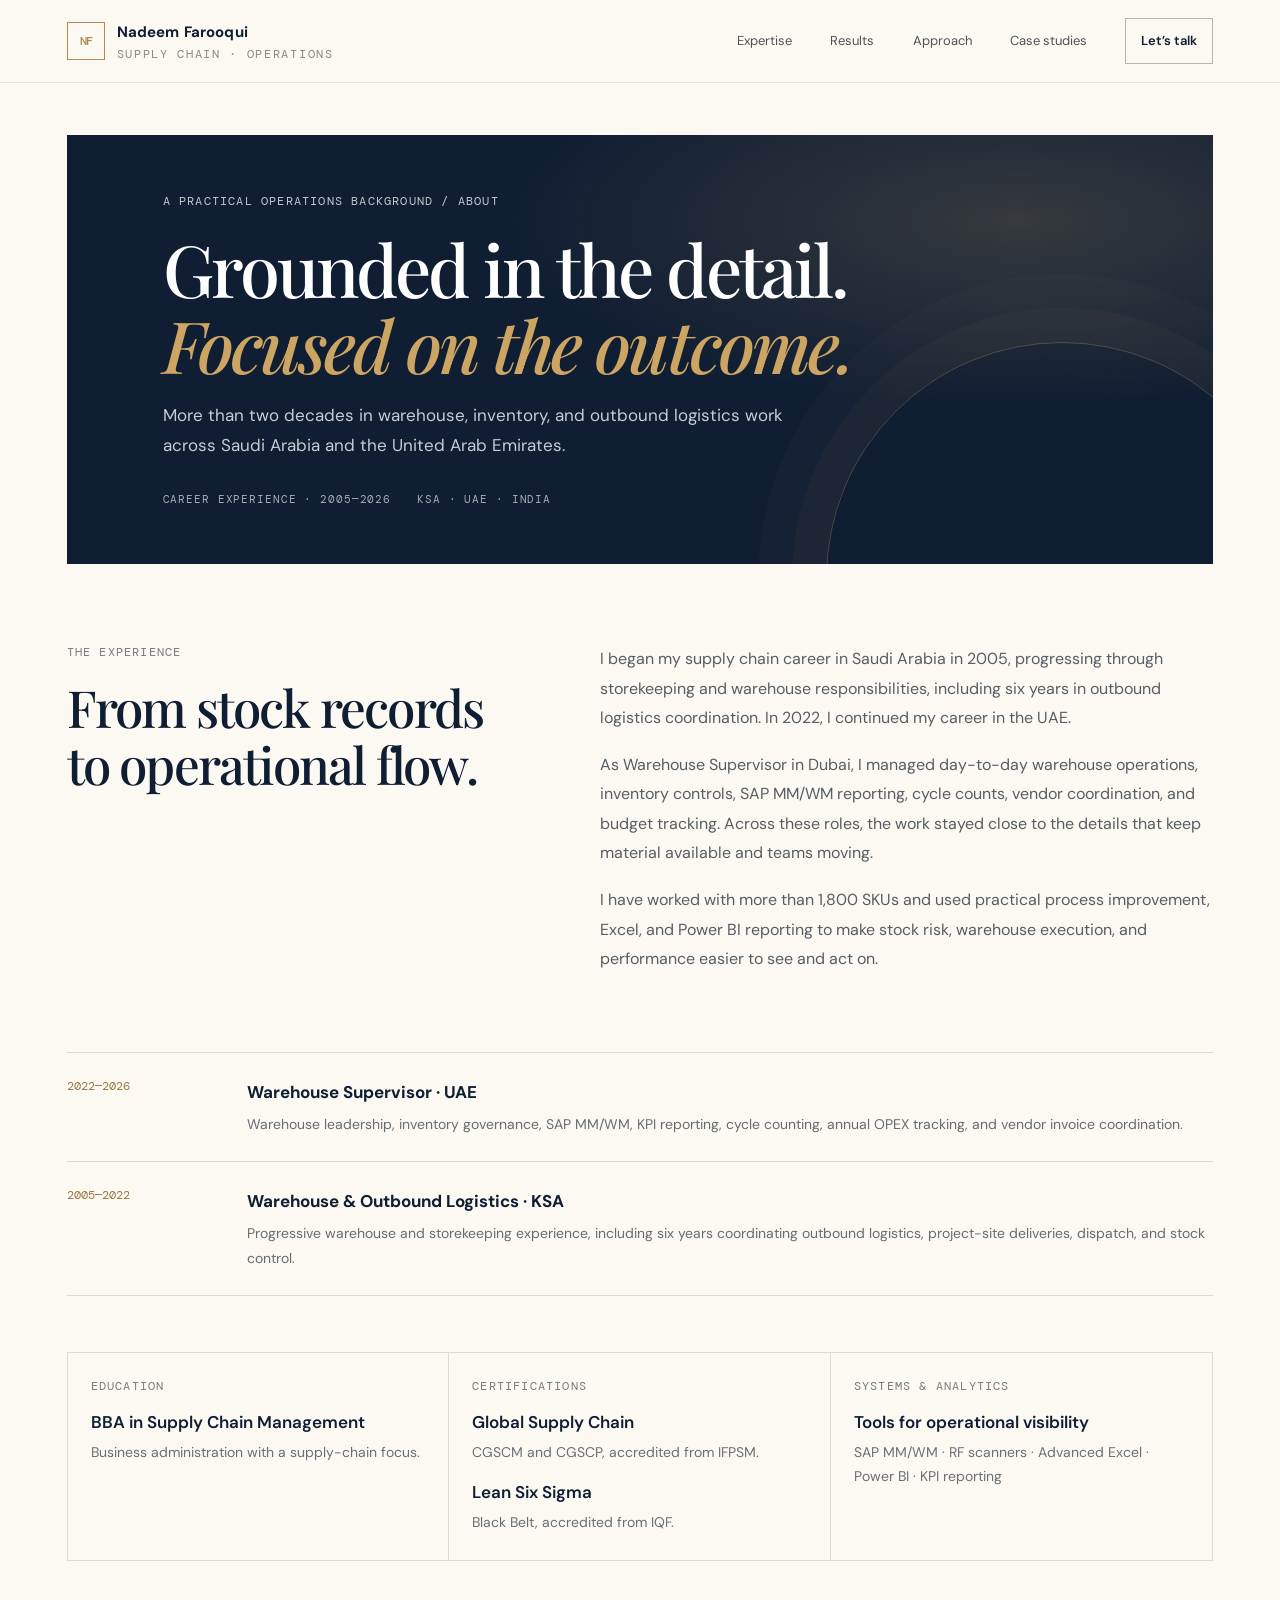
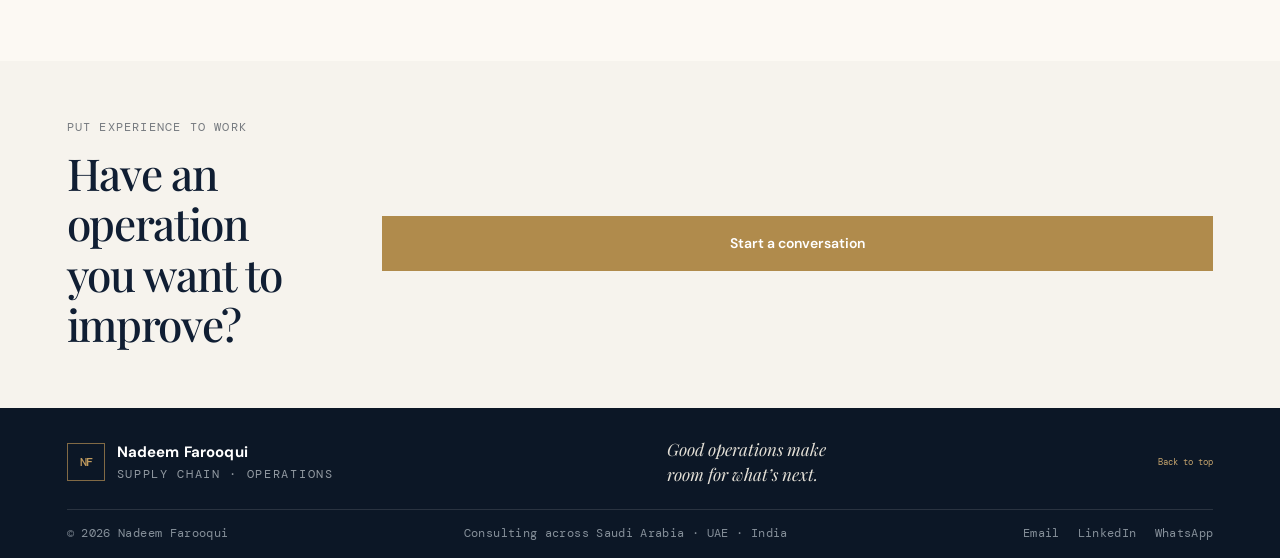
==== commit efbfa95e: "Remove employer name from public portfolio copy" ====
--- a/about.html
+++ b/about.html
@@ -2,16 +2,16 @@
 <html lang="en">
 <head>
 <meta charset="utf-8"><meta name="viewport" content="width=device-width,initial-scale=1"><meta name="theme-color" content="#101e33">
-<meta name="description" content="Meet Nadeem Farooqui, a warehouse and supply chain operations professional with 20+ years of experience at Schindler in Saudi Arabia and the UAE.">
+<meta name="description" content="Meet Nadeem Farooqui, a warehouse and supply chain operations professional with 20+ years of warehouse and supply chain experience in Saudi Arabia and the UAE.">
 <meta property="og:type" content="profile"><meta property="og:title" content="About Nadeem Farooqui | Supply Chain Operations"><meta property="og:description" content="20+ years of practical warehouse, inventory, and logistics experience across Saudi Arabia and the UAE.">
 <title>About Nadeem Farooqui | Supply Chain Operations</title><link rel="stylesheet" href="assets/portfolio.css"><script type="application/ld+json">{"@context":"https://schema.org","@type":"Person","name":"Nadeem Farooqui","jobTitle":"Supply Chain and Warehouse Operations Consultant","knowsAbout":["Warehouse operations","Inventory control","SAP MM/WM","Power BI","Lean Six Sigma"]}</script><script type="module" src="assets/portfolio.js"></script>
 </head>
 <body><a class="skip-link" href="#main">Skip to content</a>
 <header class="site-header" id="top"><div class="nav-wrap"><a class="brand" href="index.html"><span class="brand-mark">NF</span><span>Nadeem Farooqui<small>SUPPLY CHAIN · OPERATIONS</small></span></a><button class="menu-toggle" type="button" aria-expanded="false" aria-controls="primary-nav"><span class="menu-lines" aria-hidden="true"></span><span class="sr-only">Open navigation</span></button><nav class="primary-nav" id="primary-nav" aria-label="Main navigation"><a href="index.html#expertise">Expertise</a><a href="index.html#results">Results</a><a href="index.html#approach">Approach</a><a href="portfolio.html" aria-current="page">Case studies</a><a class="nav-contact" href="contact.html">Let’s talk</a></nav></div></header>
 <main id="main" class="inner-page">
-<section class="page-hero shell"><p class="eyebrow">A PRACTICAL OPERATIONS BACKGROUND <span>/ ABOUT</span></p><h1>Grounded in the detail.<br><em>Focused on the outcome.</em></h1><p class="page-intro">More than two decades in warehouse, inventory, and outbound logistics work across Saudi Arabia and the United Arab Emirates.</p><div class="page-hero-meta"><span>SCHINDLER · 2005—2026</span><span>KSA · UAE · INDIA</span></div></section>
-<section class="page-body shell"><div class="page-split"><div><p class="eyebrow">THE EXPERIENCE</p><h2>From stock records<br>to operational flow.</h2></div><div class="prose"><p>My career with Schindler began in Saudi Arabia in 2005. I progressed through warehouse and storekeeping responsibilities, including six years in outbound logistics coordination, before continuing with Schindler in the UAE in 2022.</p><p>As Warehouse Supervisor in Dubai, I managed day-to-day warehouse operations, inventory controls, SAP MM/WM reporting, cycle counts, vendor coordination, and budget tracking. Across these roles, the work stayed close to the details that keep material available and teams moving.</p><p>I have worked with more than 1,800 SKUs and used practical process improvement, Excel, and Power BI reporting to make stock risk, warehouse execution, and performance easier to see and act on.</p></div></div>
-<div class="experience-timeline"><article><span class="timeline-date">2022—2026</span><div><h3>Warehouse Supervisor · Schindler, UAE</h3><p>Warehouse leadership, inventory governance, SAP MM/WM, KPI reporting, cycle counting, annual OPEX tracking, and vendor invoice coordination.</p></div></article><article><span class="timeline-date">2005—2022</span><div><h3>Warehouse &amp; Outbound Logistics · Schindler, KSA</h3><p>Progressive warehouse and storekeeping experience, including six years coordinating outbound logistics, project-site deliveries, dispatch, and stock control.</p></div></article></div>
+<section class="page-hero shell"><p class="eyebrow">A PRACTICAL OPERATIONS BACKGROUND <span>/ ABOUT</span></p><h1>Grounded in the detail.<br><em>Focused on the outcome.</em></h1><p class="page-intro">More than two decades in warehouse, inventory, and outbound logistics work across Saudi Arabia and the United Arab Emirates.</p><div class="page-hero-meta"><span>CAREER EXPERIENCE · 2005—2026</span><span>KSA · UAE · INDIA</span></div></section>
+<section class="page-body shell"><div class="page-split"><div><p class="eyebrow">THE EXPERIENCE</p><h2>From stock records<br>to operational flow.</h2></div><div class="prose"><p>I began my supply chain career in Saudi Arabia in 2005, progressing through storekeeping and warehouse responsibilities, including six years in outbound logistics coordination. In 2022, I continued my career in the UAE.</p><p>As Warehouse Supervisor in Dubai, I managed day-to-day warehouse operations, inventory controls, SAP MM/WM reporting, cycle counts, vendor coordination, and budget tracking. Across these roles, the work stayed close to the details that keep material available and teams moving.</p><p>I have worked with more than 1,800 SKUs and used practical process improvement, Excel, and Power BI reporting to make stock risk, warehouse execution, and performance easier to see and act on.</p></div></div>
+<div class="experience-timeline"><article><span class="timeline-date">2022—2026</span><div><h3>Warehouse Supervisor · UAE</h3><p>Warehouse leadership, inventory governance, SAP MM/WM, KPI reporting, cycle counting, annual OPEX tracking, and vendor invoice coordination.</p></div></article><article><span class="timeline-date">2005—2022</span><div><h3>Warehouse &amp; Outbound Logistics · KSA</h3><p>Progressive warehouse and storekeeping experience, including six years coordinating outbound logistics, project-site deliveries, dispatch, and stock control.</p></div></article></div>
 <div class="credentials-grid"><article class="credential-card"><p class="eyebrow">EDUCATION</p><h3>BBA in Supply Chain Management</h3><p>Business administration with a supply-chain focus.</p></article><article class="credential-card"><p class="eyebrow">CERTIFICATIONS</p><h3>Global Supply Chain</h3><p>CGSCM and CGSCP, accredited from IFPSM.</p><h3>Lean Six Sigma</h3><p>Black Belt, accredited from IQF.</p></article><article class="credential-card"><p class="eyebrow">SYSTEMS &amp; ANALYTICS</p><h3>Tools for operational visibility</h3><p>SAP MM/WM · RF scanners · Advanced Excel · Power BI · KPI reporting</p></article></div>
 </section><section class="page-cta"><div class="shell page-cta-inner"><div><p class="eyebrow">PUT EXPERIENCE TO WORK</p><h2>Have an operation<br>you want to improve?</h2></div><a class="button button-brass" href="contact.html">Start a conversation</a></div></section>
 </main><footer class="site-footer"><div class="footer-top shell"><a class="brand footer-brand" href="index.html"><span class="brand-mark">NF</span><span>Nadeem Farooqui<small>SUPPLY CHAIN · OPERATIONS</small></span></a><p>Good operations make<br>room for what’s next.</p><a class="back-top" href="#top">Back to top</a></div><div class="footer-bottom shell"><span>© <span id="year">2026</span> Nadeem Farooqui</span><span>Consulting across Saudi Arabia · UAE · India</span><div><a href="mailto:nadeem.farooqui1@outlook.com">Email</a><a href="https://linkedin.com/in/nadeem-farooqui-a53393228" target="_blank" rel="noopener noreferrer">LinkedIn</a><a href="https://wa.me/919493736773" target="_blank" rel="noopener noreferrer">WhatsApp</a></div></div></footer></body></html>
--- a/assets/portfolio.css
+++ b/assets/portfolio.css
@@ -12,3 +12,6 @@
 @media(min-width:701px){.outcome-row{grid-template-columns:1.05fr 2.4fr 1fr}.row-arrow{display:none}}
 .brand small,.eyebrow,.hero-footnote,.art-topline,.art-status,.proof-head,.proof-note,.service-number,.outcome-tag,.tool-row span,.form-note,.footer-bottom{font-size:12px}
 @media(max-width:700px){.proof-head,.proof-note,.outcome-tag,.footer-bottom{font-size:11px}.service-number{font-size:11px}}
+.inner-page{padding-top:52px}.page-hero{padding:58px 7.5%;min-height:300px;background:radial-gradient(ellipse at 83% 20%,rgba(205,165,99,.2),transparent 38%),var(--navy);color:#fff;position:relative;overflow:hidden}.page-hero:after{content:"";position:absolute;right:-85px;bottom:-250px;width:470px;height:470px;border:1px solid rgba(205,165,99,.3);border-radius:50%;box-shadow:0 0 0 34px rgba(205,165,99,.035),0 0 0 68px rgba(205,165,99,.025);pointer-events:none}.page-hero .eyebrow{color:#c0c7ce;position:relative;z-index:1;margin:0 0 20px}.page-hero h1{font:500 clamp(43px,6vw,72px)/1.06 var(--display);letter-spacing:-.04em;color:#fff;position:relative;z-index:1;margin:0}.page-hero h1 em{color:var(--brass-bright);font-weight:500}.page-intro{max-width:650px;color:#c6ced4;font-size:17px;line-height:1.75;position:relative;z-index:1;margin:19px 0 0}.page-hero-meta{position:relative;z-index:1;display:flex;gap:26px;flex-wrap:wrap;margin-top:31px;color:#a4afb8;font:11px var(--mono);letter-spacing:.08em}.page-body{padding-top:80px;padding-bottom:100px}.page-split{display:grid;grid-template-columns:.85fr 1.15fr;gap:80px;align-items:start}.page-split .eyebrow{margin:0 0 18px}.page-split h2,.contact-direct h2{font:500 clamp(36px,4vw,52px)/1.12 var(--display);letter-spacing:-.035em;color:var(--navy);margin:0}.prose p,.contact-direct>p:not(.eyebrow){font-size:16px;color:#565e64;line-height:1.85;margin:0 0 17px}.experience-timeline{margin:61px 0 56px;border-top:1px solid var(--line)}.experience-timeline article{display:grid;grid-template-columns:150px 1fr;gap:30px;padding:25px 0;border-bottom:1px solid var(--line)}.timeline-date{font:12px var(--mono);color:#9a7743}.experience-timeline h3{font-size:17px;color:var(--navy);margin:0 0 6px}.experience-timeline p{font-size:14px;color:#656d72;margin:0;line-height:1.75}.credentials-grid{display:grid;grid-template-columns:repeat(3,1fr);border:1px solid var(--line)}.credential-card{padding:25px 23px;border-right:1px solid var(--line)}.credential-card:last-child{border-right:0}.credential-card .eyebrow{margin:0 0 16px}.credential-card h3{font:600 17px var(--sans);color:var(--navy);margin:0 0 8px}.credential-card p:not(.eyebrow){font-size:14px;color:#687075;line-height:1.7;margin:0 0 16px}.credential-card p:last-child{margin-bottom:0}.page-cta{background:var(--surface);padding:58px 0}.page-cta-inner{display:flex;justify-content:space-between;align-items:center;gap:30px}.page-cta .eyebrow{margin:0 0 12px}.page-cta h2{font:500 clamp(30px,4vw,44px)/1.15 var(--display);color:var(--navy);margin:0;letter-spacing:-.03em}.page-cta .button{min-width:215px}.service-detail-grid{display:grid;grid-template-columns:repeat(3,1fr);margin-top:61px;border-top:1px solid var(--line);border-left:1px solid var(--line)}.service-detail{min-height:270px;padding:27px 25px;border-right:1px solid var(--line);border-bottom:1px solid var(--line);background:rgba(255,255,255,.25)}.service-detail>span{font:12px var(--mono);color:var(--brass)}.service-detail h3{font:600 18px var(--sans);color:var(--navy);margin:18px 0 9px}.service-detail p,.service-detail li{font-size:14px;color:#687075;line-height:1.7}.service-detail p{margin:0 0 10px}.service-detail ul{padding-left:18px;margin:0}.service-detail li::marker{color:var(--brass)}.method-panel{display:grid;grid-template-columns:.75fr 1.25fr;gap:60px;background:var(--navy);padding:40px;margin-top:66px;color:#fff}.method-panel .eyebrow{color:#bbc2c7}.method-panel h2{font:500 39px/1.15 var(--display);color:#fff;margin:0}.method-panel ol{list-style:none;margin:0;padding:0;display:grid;grid-template-columns:1fr 1fr;gap:0 24px}.method-panel li{display:flex;gap:14px;padding:13px 0;border-bottom:1px solid rgba(255,255,255,.15)}.method-panel li>span{font:11px var(--mono);color:var(--brass-bright);padding-top:2px}.method-panel h3{font-size:14px;margin:0 0 3px}.method-panel li p{font-size:13px;color:#b9c2ca;margin:0}.case-study-grid{display:grid;grid-template-columns:repeat(2,1fr);gap:0;border-top:1px solid var(--line);border-left:1px solid var(--line)}.case-study-card{display:flex;flex-direction:column;min-height:260px;padding:28px;border-right:1px solid var(--line);border-bottom:1px solid var(--line);transition:background .2s}.case-study-card:hover,.case-study-card:focus-visible{background:#f2eee5;outline:none}.case-study-card:nth-child(5){grid-column:1/-1;min-height:205px}.case-index{font:11px var(--mono);letter-spacing:.06em;color:#92764b}.case-study-card h2{font:500 26px/1.2 var(--display);color:var(--navy);margin:20px 0 8px}.case-study-card p{font-size:14px;color:#697177;line-height:1.7;margin:0;max-width:530px}.case-result{font:13px var(--mono);color:#8c6c36;margin-top:18px}.case-action{font-size:13px;font-weight:600;color:var(--navy);margin-top:auto;padding-top:17px}.case-footnote{font-size:12px;color:#747a7e;line-height:1.7;margin:18px 0 0}.contact-page-grid{display:grid;grid-template-columns:1fr .9fr;gap:90px;align-items:start}.contact-direct .eyebrow{margin:0 0 18px}.contact-direct>p:not(.eyebrow){max-width:520px;margin:18px 0 30px}.contact-option{display:flex;justify-content:space-between;gap:15px;align-items:center;padding:17px 0;border-top:1px solid var(--line)}.contact-option span{font:12px var(--mono);color:#8c7654}.contact-option strong{font-size:14px;font-weight:600;color:var(--navy)}.contact-option:hover strong{color:#8c6c36}.contact-topics{display:flex;gap:9px;align-items:center;flex-wrap:wrap;padding-top:40px;margin-top:57px;border-top:1px solid var(--line)}.contact-topics .eyebrow{width:100%;margin:0 0 6px}.contact-topics span{padding:8px 11px;border:1px solid #d8d4cb;color:#5f6568;font-size:12px}.contact-page-grid .contact-form{max-width:520px;width:100%;justify-self:end}.contact-page-grid .contact-form label{margin-top:17px}
+@media(max-width:800px){.page-split,.contact-page-grid,.method-panel{grid-template-columns:1fr;gap:30px}.credentials-grid{grid-template-columns:1fr}.credential-card{border-right:0;border-bottom:1px solid var(--line)}.credential-card:last-child{border-bottom:0}.service-detail-grid{grid-template-columns:repeat(2,1fr)}.method-panel{padding:28px}.contact-page-grid .contact-form{max-width:none}.page-hero{padding:42px 28px}.page-body{padding-top:58px;padding-bottom:70px}}
+@media(max-width:560px){.inner-page{padding-top:24px}.page-hero{padding:32px 21px;min-height:0}.page-hero h1{font-size:42px}.page-intro{font-size:15px}.page-hero-meta{font-size:10px;gap:12px}.page-split{gap:20px}.experience-timeline article{grid-template-columns:1fr;gap:6px;padding:20px 0}.service-detail-grid,.case-study-grid{grid-template-columns:1fr}.case-study-card,.case-study-card:nth-child(5){grid-column:auto;min-height:235px;padding:22px}.service-detail{min-height:0;padding:22px}.method-panel{padding:24px 19px}.method-panel ol{grid-template-columns:1fr}.page-cta-inner{align-items:flex-start;flex-direction:column}.page-cta{padding:42px 0}.contact-option{align-items:flex-start;flex-direction:column;gap:3px}.contact-topics{margin-top:35px}.contact-page-grid{gap:36px}}
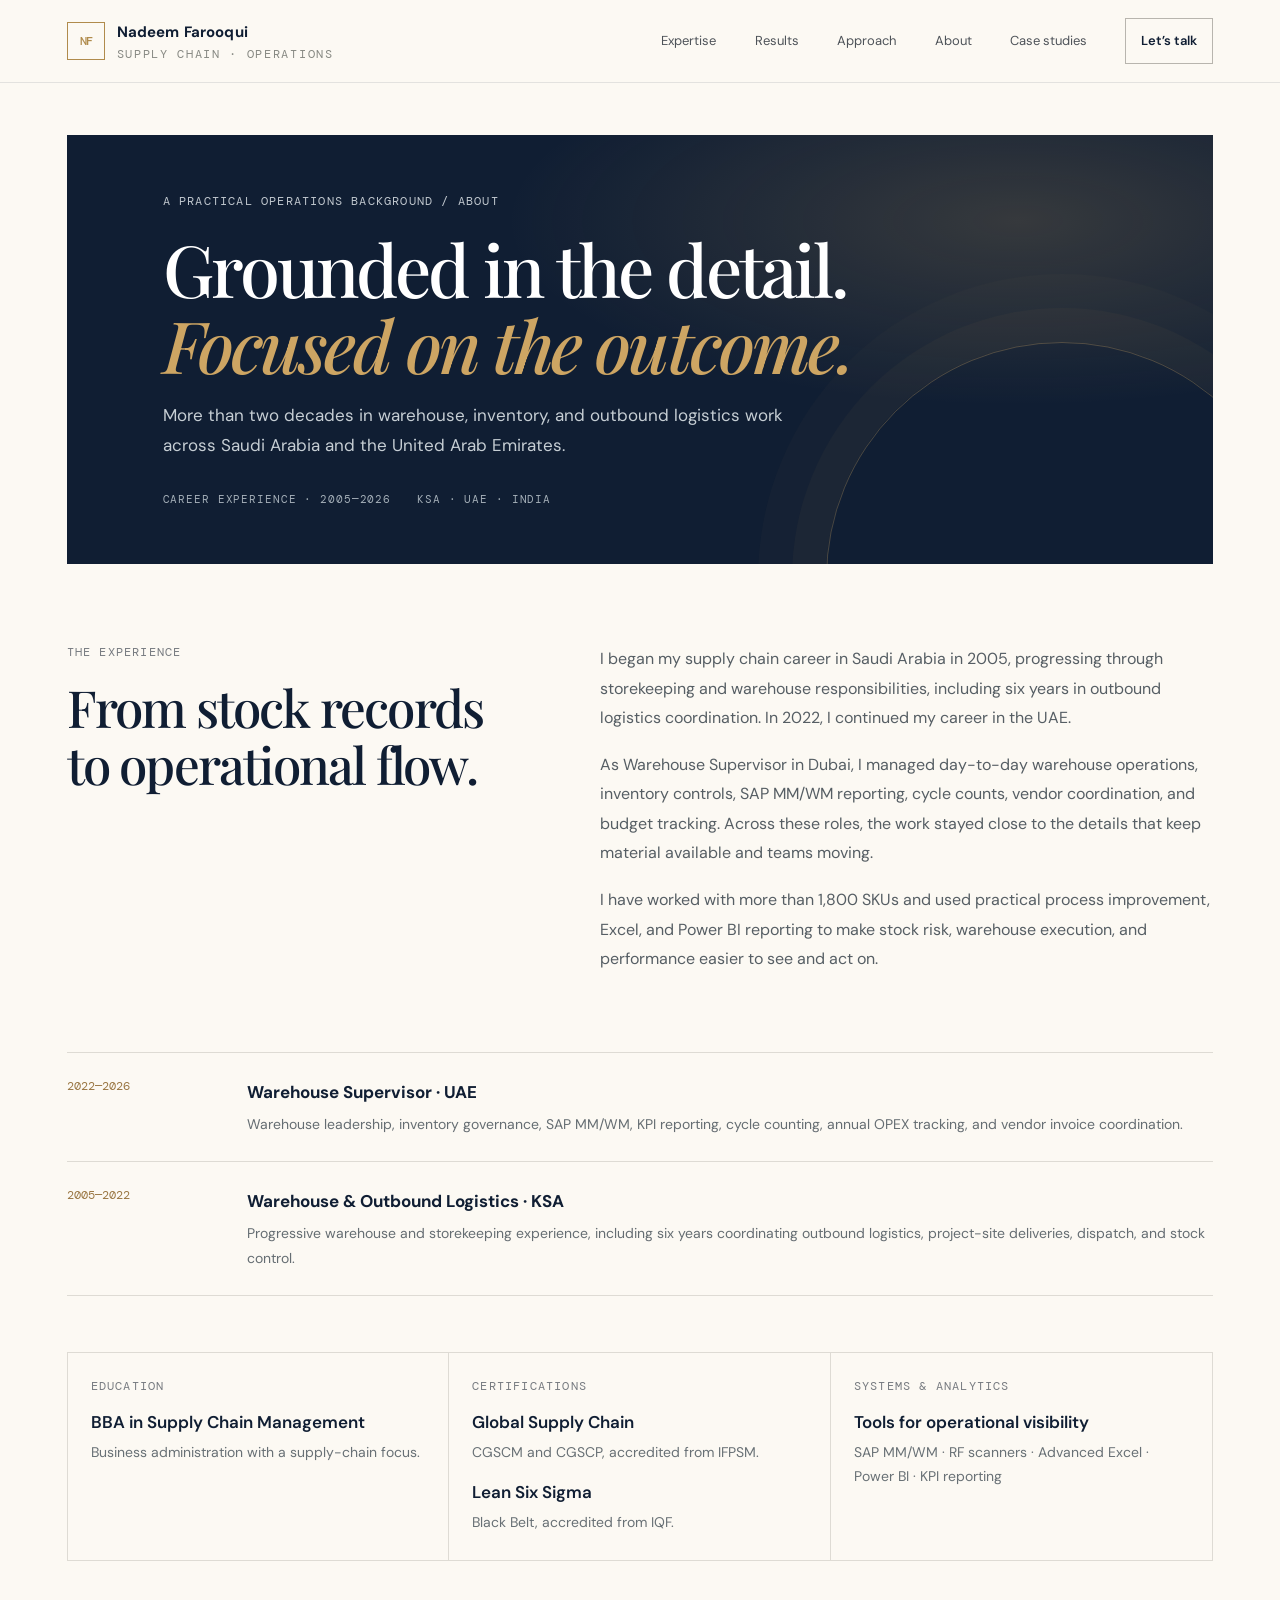
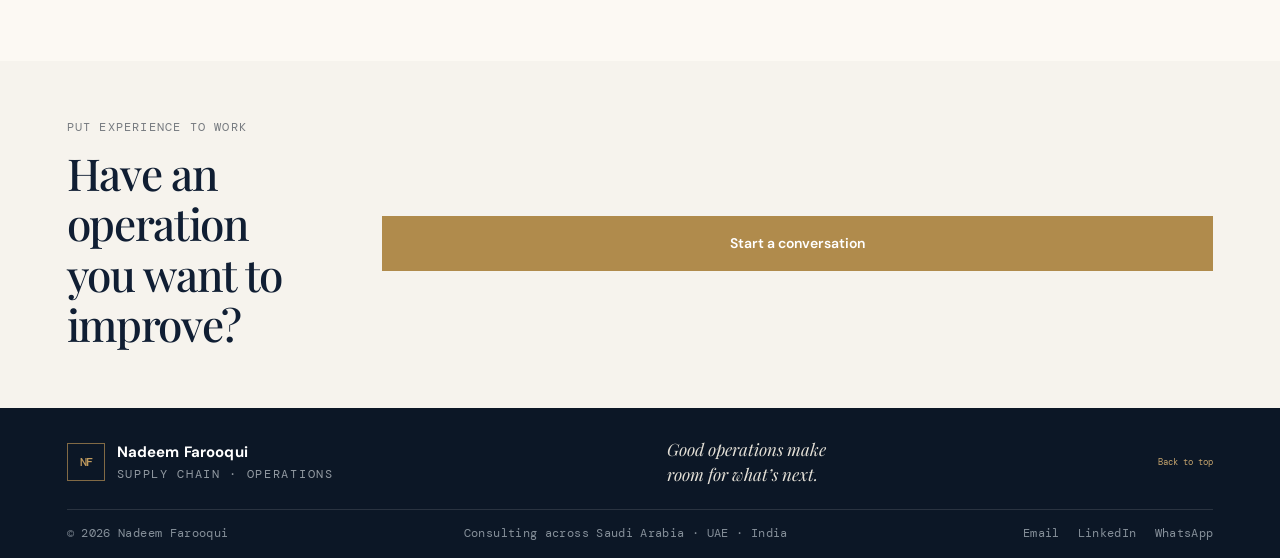
==== commit bdd7bad5: "Make About and back-to-top easier to find" ====
--- a/about.html
+++ b/about.html
@@ -5,13 +5,13 @@
 <meta name="description" content="Meet Nadeem Farooqui, a warehouse and supply chain operations professional with 20+ years of warehouse and supply chain experience in Saudi Arabia and the UAE.">
 <meta property="og:type" content="profile"><meta property="og:title" content="About Nadeem Farooqui | Supply Chain Operations"><meta property="og:description" content="20+ years of practical warehouse, inventory, and logistics experience across Saudi Arabia and the UAE.">
 <title>About Nadeem Farooqui | Supply Chain Operations</title><link rel="stylesheet" href="assets/portfolio.css"><script type="application/ld+json">{"@context":"https://schema.org","@type":"Person","name":"Nadeem Farooqui","jobTitle":"Supply Chain and Warehouse Operations Consultant","knowsAbout":["Warehouse operations","Inventory control","SAP MM/WM","Power BI","Lean Six Sigma"]}</script><script type="module" src="assets/portfolio.js"></script>
-</head>
+<link rel="stylesheet" href="assets/back-to-top.css"></head>
 <body><a class="skip-link" href="#main">Skip to content</a>
-<header class="site-header" id="top"><div class="nav-wrap"><a class="brand" href="index.html"><span class="brand-mark">NF</span><span>Nadeem Farooqui<small>SUPPLY CHAIN · OPERATIONS</small></span></a><button class="menu-toggle" type="button" aria-expanded="false" aria-controls="primary-nav"><span class="menu-lines" aria-hidden="true"></span><span class="sr-only">Open navigation</span></button><nav class="primary-nav" id="primary-nav" aria-label="Main navigation"><a href="index.html#expertise">Expertise</a><a href="index.html#results">Results</a><a href="index.html#approach">Approach</a><a href="portfolio.html" aria-current="page">Case studies</a><a class="nav-contact" href="contact.html">Let’s talk</a></nav></div></header>
+<header class="site-header" id="top"><div class="nav-wrap"><a class="brand" href="index.html"><span class="brand-mark">NF</span><span>Nadeem Farooqui<small>SUPPLY CHAIN · OPERATIONS</small></span></a><button class="menu-toggle" type="button" aria-expanded="false" aria-controls="primary-nav"><span class="menu-lines" aria-hidden="true"></span><span class="sr-only">Open navigation</span></button><nav class="primary-nav" id="primary-nav" aria-label="Main navigation"><a href="index.html#expertise">Expertise</a><a href="index.html#results">Results</a><a href="index.html#approach">Approach</a><a href="#main" aria-current="page">About</a><a href="portfolio.html">Case studies</a><a class="nav-contact" href="contact.html">Let’s talk</a></nav></div></header>
 <main id="main" class="inner-page">
 <section class="page-hero shell"><p class="eyebrow">A PRACTICAL OPERATIONS BACKGROUND <span>/ ABOUT</span></p><h1>Grounded in the detail.<br><em>Focused on the outcome.</em></h1><p class="page-intro">More than two decades in warehouse, inventory, and outbound logistics work across Saudi Arabia and the United Arab Emirates.</p><div class="page-hero-meta"><span>CAREER EXPERIENCE · 2005—2026</span><span>KSA · UAE · INDIA</span></div></section>
 <section class="page-body shell"><div class="page-split"><div><p class="eyebrow">THE EXPERIENCE</p><h2>From stock records<br>to operational flow.</h2></div><div class="prose"><p>I began my supply chain career in Saudi Arabia in 2005, progressing through storekeeping and warehouse responsibilities, including six years in outbound logistics coordination. In 2022, I continued my career in the UAE.</p><p>As Warehouse Supervisor in Dubai, I managed day-to-day warehouse operations, inventory controls, SAP MM/WM reporting, cycle counts, vendor coordination, and budget tracking. Across these roles, the work stayed close to the details that keep material available and teams moving.</p><p>I have worked with more than 1,800 SKUs and used practical process improvement, Excel, and Power BI reporting to make stock risk, warehouse execution, and performance easier to see and act on.</p></div></div>
 <div class="experience-timeline"><article><span class="timeline-date">2022—2026</span><div><h3>Warehouse Supervisor · UAE</h3><p>Warehouse leadership, inventory governance, SAP MM/WM, KPI reporting, cycle counting, annual OPEX tracking, and vendor invoice coordination.</p></div></article><article><span class="timeline-date">2005—2022</span><div><h3>Warehouse &amp; Outbound Logistics · KSA</h3><p>Progressive warehouse and storekeeping experience, including six years coordinating outbound logistics, project-site deliveries, dispatch, and stock control.</p></div></article></div>
 <div class="credentials-grid"><article class="credential-card"><p class="eyebrow">EDUCATION</p><h3>BBA in Supply Chain Management</h3><p>Business administration with a supply-chain focus.</p></article><article class="credential-card"><p class="eyebrow">CERTIFICATIONS</p><h3>Global Supply Chain</h3><p>CGSCM and CGSCP, accredited from IFPSM.</p><h3>Lean Six Sigma</h3><p>Black Belt, accredited from IQF.</p></article><article class="credential-card"><p class="eyebrow">SYSTEMS &amp; ANALYTICS</p><h3>Tools for operational visibility</h3><p>SAP MM/WM · RF scanners · Advanced Excel · Power BI · KPI reporting</p></article></div>
 </section><section class="page-cta"><div class="shell page-cta-inner"><div><p class="eyebrow">PUT EXPERIENCE TO WORK</p><h2>Have an operation<br>you want to improve?</h2></div><a class="button button-brass" href="contact.html">Start a conversation</a></div></section>
-</main><footer class="site-footer"><div class="footer-top shell"><a class="brand footer-brand" href="index.html"><span class="brand-mark">NF</span><span>Nadeem Farooqui<small>SUPPLY CHAIN · OPERATIONS</small></span></a><p>Good operations make<br>room for what’s next.</p><a class="back-top" href="#top">Back to top</a></div><div class="footer-bottom shell"><span>© <span id="year">2026</span> Nadeem Farooqui</span><span>Consulting across Saudi Arabia · UAE · India</span><div><a href="mailto:nadeem.farooqui1@outlook.com">Email</a><a href="https://linkedin.com/in/nadeem-farooqui-a53393228" target="_blank" rel="noopener noreferrer">LinkedIn</a><a href="https://wa.me/919493736773" target="_blank" rel="noopener noreferrer">WhatsApp</a></div></div></footer></body></html>
+</main><footer class="site-footer"><div class="footer-top shell"><a class="brand footer-brand" href="index.html"><span class="brand-mark">NF</span><span>Nadeem Farooqui<small>SUPPLY CHAIN · OPERATIONS</small></span></a><p>Good operations make<br>room for what’s next.</p><a class="back-top" href="#top">Back to top</a></div><div class="footer-bottom shell"><span>© <span id="year">2026</span> Nadeem Farooqui</span><span>Consulting across Saudi Arabia · UAE · India</span><div><a href="mailto:nadeem.farooqui1@outlook.com">Email</a><a href="https://linkedin.com/in/nadeem-farooqui-a53393228" target="_blank" rel="noopener noreferrer">LinkedIn</a><a href="https://wa.me/919493736773" target="_blank" rel="noopener noreferrer">WhatsApp</a></div></div></footer><script defer src="assets/back-to-top.js"></script></body></html>
--- a/assets/portfolio.css
+++ b/assets/portfolio.css
@@ -15,3 +15,17 @@
 .inner-page{padding-top:52px}.page-hero{padding:58px 7.5%;min-height:300px;background:radial-gradient(ellipse at 83% 20%,rgba(205,165,99,.2),transparent 38%),var(--navy);color:#fff;position:relative;overflow:hidden}.page-hero:after{content:"";position:absolute;right:-85px;bottom:-250px;width:470px;height:470px;border:1px solid rgba(205,165,99,.3);border-radius:50%;box-shadow:0 0 0 34px rgba(205,165,99,.035),0 0 0 68px rgba(205,165,99,.025);pointer-events:none}.page-hero .eyebrow{color:#c0c7ce;position:relative;z-index:1;margin:0 0 20px}.page-hero h1{font:500 clamp(43px,6vw,72px)/1.06 var(--display);letter-spacing:-.04em;color:#fff;position:relative;z-index:1;margin:0}.page-hero h1 em{color:var(--brass-bright);font-weight:500}.page-intro{max-width:650px;color:#c6ced4;font-size:17px;line-height:1.75;position:relative;z-index:1;margin:19px 0 0}.page-hero-meta{position:relative;z-index:1;display:flex;gap:26px;flex-wrap:wrap;margin-top:31px;color:#a4afb8;font:11px var(--mono);letter-spacing:.08em}.page-body{padding-top:80px;padding-bottom:100px}.page-split{display:grid;grid-template-columns:.85fr 1.15fr;gap:80px;align-items:start}.page-split .eyebrow{margin:0 0 18px}.page-split h2,.contact-direct h2{font:500 clamp(36px,4vw,52px)/1.12 var(--display);letter-spacing:-.035em;color:var(--navy);margin:0}.prose p,.contact-direct>p:not(.eyebrow){font-size:16px;color:#565e64;line-height:1.85;margin:0 0 17px}.experience-timeline{margin:61px 0 56px;border-top:1px solid var(--line)}.experience-timeline article{display:grid;grid-template-columns:150px 1fr;gap:30px;padding:25px 0;border-bottom:1px solid var(--line)}.timeline-date{font:12px var(--mono);color:#9a7743}.experience-timeline h3{font-size:17px;color:var(--navy);margin:0 0 6px}.experience-timeline p{font-size:14px;color:#656d72;margin:0;line-height:1.75}.credentials-grid{display:grid;grid-template-columns:repeat(3,1fr);border:1px solid var(--line)}.credential-card{padding:25px 23px;border-right:1px solid var(--line)}.credential-card:last-child{border-right:0}.credential-card .eyebrow{margin:0 0 16px}.credential-card h3{font:600 17px var(--sans);color:var(--navy);margin:0 0 8px}.credential-card p:not(.eyebrow){font-size:14px;color:#687075;line-height:1.7;margin:0 0 16px}.credential-card p:last-child{margin-bottom:0}.page-cta{background:var(--surface);padding:58px 0}.page-cta-inner{display:flex;justify-content:space-between;align-items:center;gap:30px}.page-cta .eyebrow{margin:0 0 12px}.page-cta h2{font:500 clamp(30px,4vw,44px)/1.15 var(--display);color:var(--navy);margin:0;letter-spacing:-.03em}.page-cta .button{min-width:215px}.service-detail-grid{display:grid;grid-template-columns:repeat(3,1fr);margin-top:61px;border-top:1px solid var(--line);border-left:1px solid var(--line)}.service-detail{min-height:270px;padding:27px 25px;border-right:1px solid var(--line);border-bottom:1px solid var(--line);background:rgba(255,255,255,.25)}.service-detail>span{font:12px var(--mono);color:var(--brass)}.service-detail h3{font:600 18px var(--sans);color:var(--navy);margin:18px 0 9px}.service-detail p,.service-detail li{font-size:14px;color:#687075;line-height:1.7}.service-detail p{margin:0 0 10px}.service-detail ul{padding-left:18px;margin:0}.service-detail li::marker{color:var(--brass)}.method-panel{display:grid;grid-template-columns:.75fr 1.25fr;gap:60px;background:var(--navy);padding:40px;margin-top:66px;color:#fff}.method-panel .eyebrow{color:#bbc2c7}.method-panel h2{font:500 39px/1.15 var(--display);color:#fff;margin:0}.method-panel ol{list-style:none;margin:0;padding:0;display:grid;grid-template-columns:1fr 1fr;gap:0 24px}.method-panel li{display:flex;gap:14px;padding:13px 0;border-bottom:1px solid rgba(255,255,255,.15)}.method-panel li>span{font:11px var(--mono);color:var(--brass-bright);padding-top:2px}.method-panel h3{font-size:14px;margin:0 0 3px}.method-panel li p{font-size:13px;color:#b9c2ca;margin:0}.case-study-grid{display:grid;grid-template-columns:repeat(2,1fr);gap:0;border-top:1px solid var(--line);border-left:1px solid var(--line)}.case-study-card{display:flex;flex-direction:column;min-height:260px;padding:28px;border-right:1px solid var(--line);border-bottom:1px solid var(--line);transition:background .2s}.case-study-card:hover,.case-study-card:focus-visible{background:#f2eee5;outline:none}.case-study-card:nth-child(5){grid-column:1/-1;min-height:205px}.case-index{font:11px var(--mono);letter-spacing:.06em;color:#92764b}.case-study-card h2{font:500 26px/1.2 var(--display);color:var(--navy);margin:20px 0 8px}.case-study-card p{font-size:14px;color:#697177;line-height:1.7;margin:0;max-width:530px}.case-result{font:13px var(--mono);color:#8c6c36;margin-top:18px}.case-action{font-size:13px;font-weight:600;color:var(--navy);margin-top:auto;padding-top:17px}.case-footnote{font-size:12px;color:#747a7e;line-height:1.7;margin:18px 0 0}.contact-page-grid{display:grid;grid-template-columns:1fr .9fr;gap:90px;align-items:start}.contact-direct .eyebrow{margin:0 0 18px}.contact-direct>p:not(.eyebrow){max-width:520px;margin:18px 0 30px}.contact-option{display:flex;justify-content:space-between;gap:15px;align-items:center;padding:17px 0;border-top:1px solid var(--line)}.contact-option span{font:12px var(--mono);color:#8c7654}.contact-option strong{font-size:14px;font-weight:600;color:var(--navy)}.contact-option:hover strong{color:#8c6c36}.contact-topics{display:flex;gap:9px;align-items:center;flex-wrap:wrap;padding-top:40px;margin-top:57px;border-top:1px solid var(--line)}.contact-topics .eyebrow{width:100%;margin:0 0 6px}.contact-topics span{padding:8px 11px;border:1px solid #d8d4cb;color:#5f6568;font-size:12px}.contact-page-grid .contact-form{max-width:520px;width:100%;justify-self:end}.contact-page-grid .contact-form label{margin-top:17px}
 @media(max-width:800px){.page-split,.contact-page-grid,.method-panel{grid-template-columns:1fr;gap:30px}.credentials-grid{grid-template-columns:1fr}.credential-card{border-right:0;border-bottom:1px solid var(--line)}.credential-card:last-child{border-bottom:0}.service-detail-grid{grid-template-columns:repeat(2,1fr)}.method-panel{padding:28px}.contact-page-grid .contact-form{max-width:none}.page-hero{padding:42px 28px}.page-body{padding-top:58px;padding-bottom:70px}}
 @media(max-width:560px){.inner-page{padding-top:24px}.page-hero{padding:32px 21px;min-height:0}.page-hero h1{font-size:42px}.page-intro{font-size:15px}.page-hero-meta{font-size:10px;gap:12px}.page-split{gap:20px}.experience-timeline article{grid-template-columns:1fr;gap:6px;padding:20px 0}.service-detail-grid,.case-study-grid{grid-template-columns:1fr}.case-study-card,.case-study-card:nth-child(5){grid-column:auto;min-height:235px;padding:22px}.service-detail{min-height:0;padding:22px}.method-panel{padding:24px 19px}.method-panel ol{grid-template-columns:1fr}.page-cta-inner{align-items:flex-start;flex-direction:column}.page-cta{padding:42px 0}.contact-option{align-items:flex-start;flex-direction:column;gap:3px}.contact-topics{margin-top:35px}.contact-page-grid{gap:36px}}
+
+/* 3D warehouse flow navigation and static WebGL fallback */
+.flow-stage-nav{position:absolute;z-index:4;top:48px;left:18px;right:18px;display:flex;justify-content:center;gap:5px;flex-wrap:wrap}
+.flow-stage{padding:6px 9px;border:1px solid rgba(205,165,99,.42);background:rgba(13,28,44,.78);color:#d6dce0;font:8px/1.1 var(--mono);letter-spacing:.035em;cursor:pointer;transition:background .18s ease,border-color .18s ease,color .18s ease}
+.flow-stage:hover{border-color:var(--brass-bright);color:#fff}
+.flow-stage[aria-pressed="true"]{background:var(--brass);border-color:var(--brass);color:#fff}
+.flow-stage:focus-visible{outline:2px solid #e4c98d;outline-offset:2px}
+.art-caption>span:last-child{max-width:270px}
+.art-caption strong{font-size:11px;font-weight:600;color:#e6c78d}
+.warehouse-fallback{display:none;position:absolute;z-index:1;inset:8% 2% 9%;width:96%;height:83%;pointer-events:none}
+.hero-art.static-warehouse .warehouse-fallback{display:block}
+.hero-art.static-warehouse #supply-globe{display:none}
+@media(max-width:700px){.flow-stage-nav{top:44px;left:10px;right:10px;gap:3px}.flow-stage{padding:6px 5px;font-size:7px}.art-caption>span:last-child{max-width:220px}}
+@media(max-width:390px){.flow-stage-nav{top:42px;left:8px;right:8px;gap:2px}.flow-stage{padding:5px 4px;font-size:6px}.art-caption>span:last-child{max-width:185px}.art-status{bottom:15px}}
--- a/assets/back-to-top.css
+++ b/assets/back-to-top.css
@@ -0,0 +1 @@
+.back-to-top-float{position:fixed;right:clamp(16px,3vw,34px);bottom:24px;z-index:90;border:1px solid rgba(255,255,255,.2);border-radius:2px;padding:12px 16px;background:#101e33;color:#fff;font:600 13px/1.2 Arial,sans-serif;box-shadow:0 8px 24px rgba(16,30,51,.22);cursor:pointer;opacity:.96;transition:background .18s ease,transform .18s ease,opacity .18s ease}.back-to-top-float:hover{background:#213751;transform:translateY(-2px)}.back-to-top-float:focus-visible{outline:3px solid #cda563;outline-offset:3px}.back-to-top-float[hidden]{display:none!important}@media(max-width:700px){.back-to-top-float{right:14px;bottom:16px;padding:12px 14px;font-size:12px}}@media(prefers-reduced-motion:reduce){.back-to-top-float{transition:none}}
